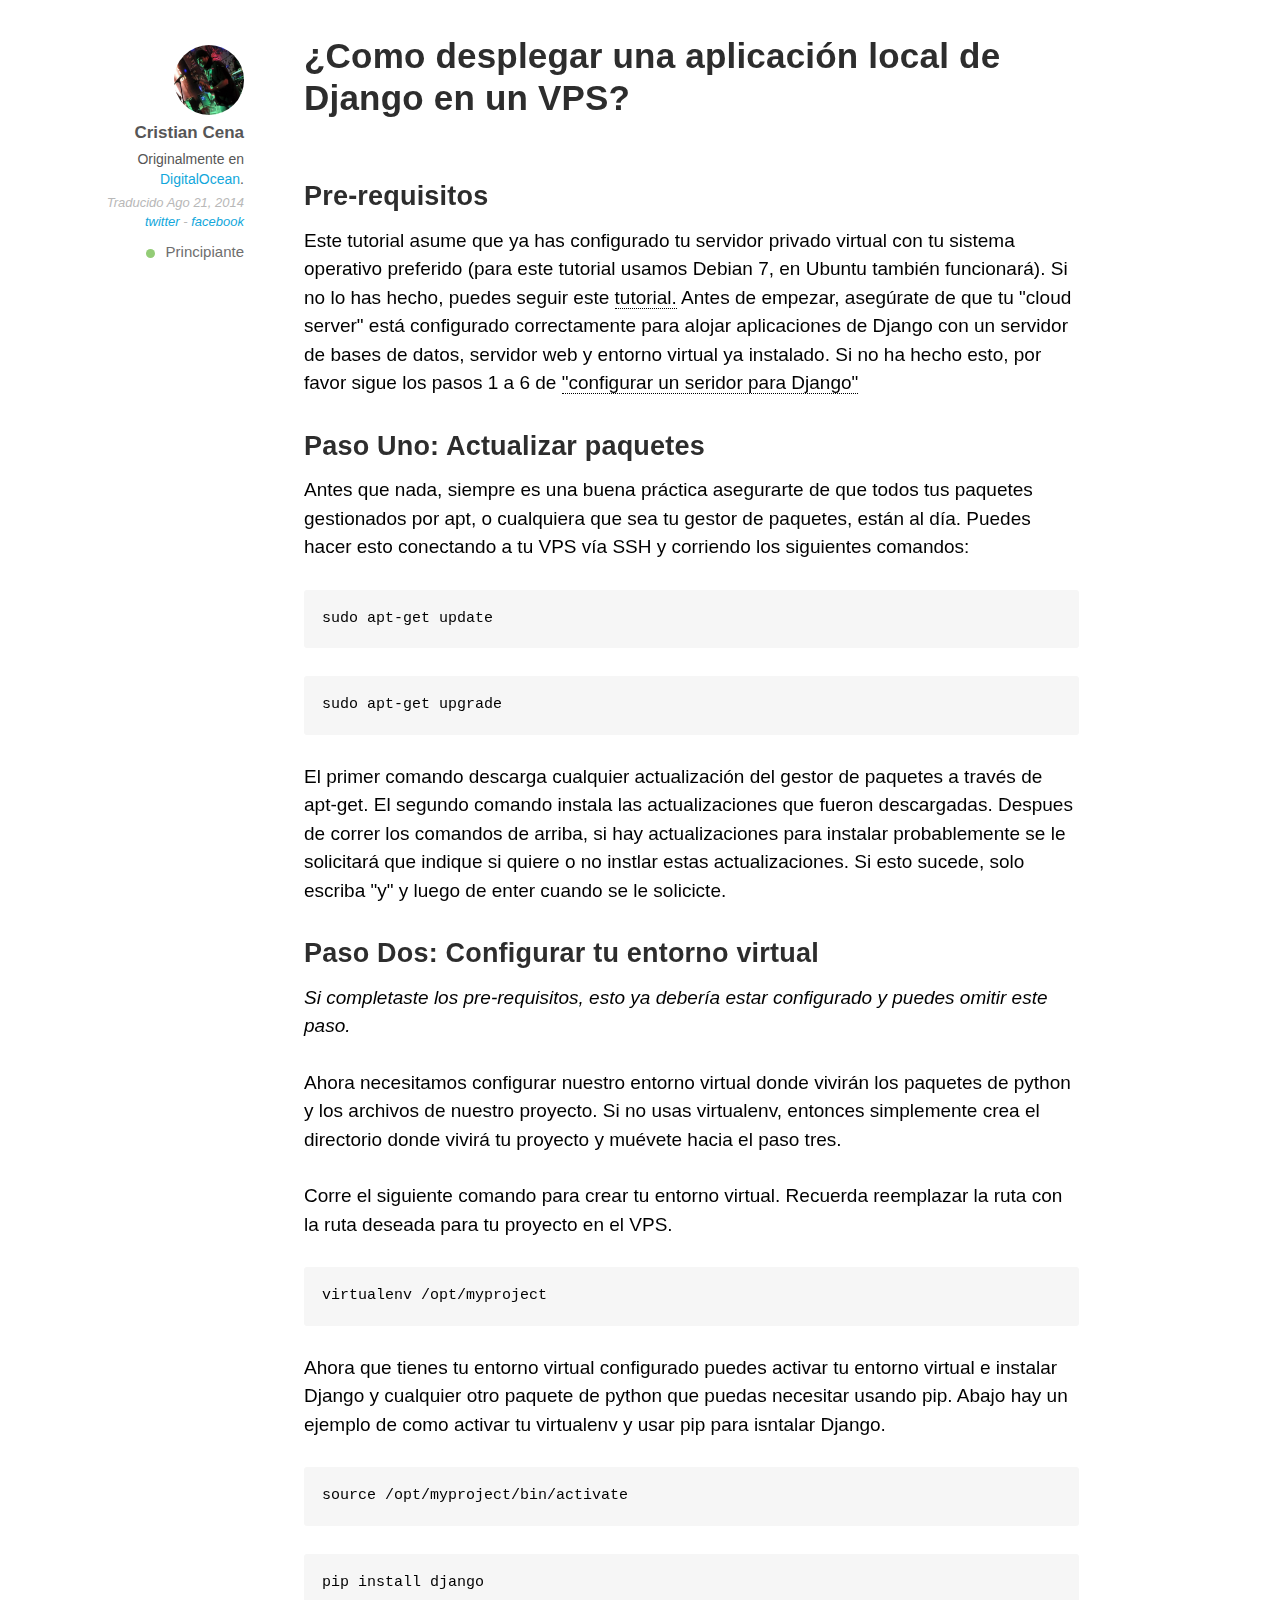
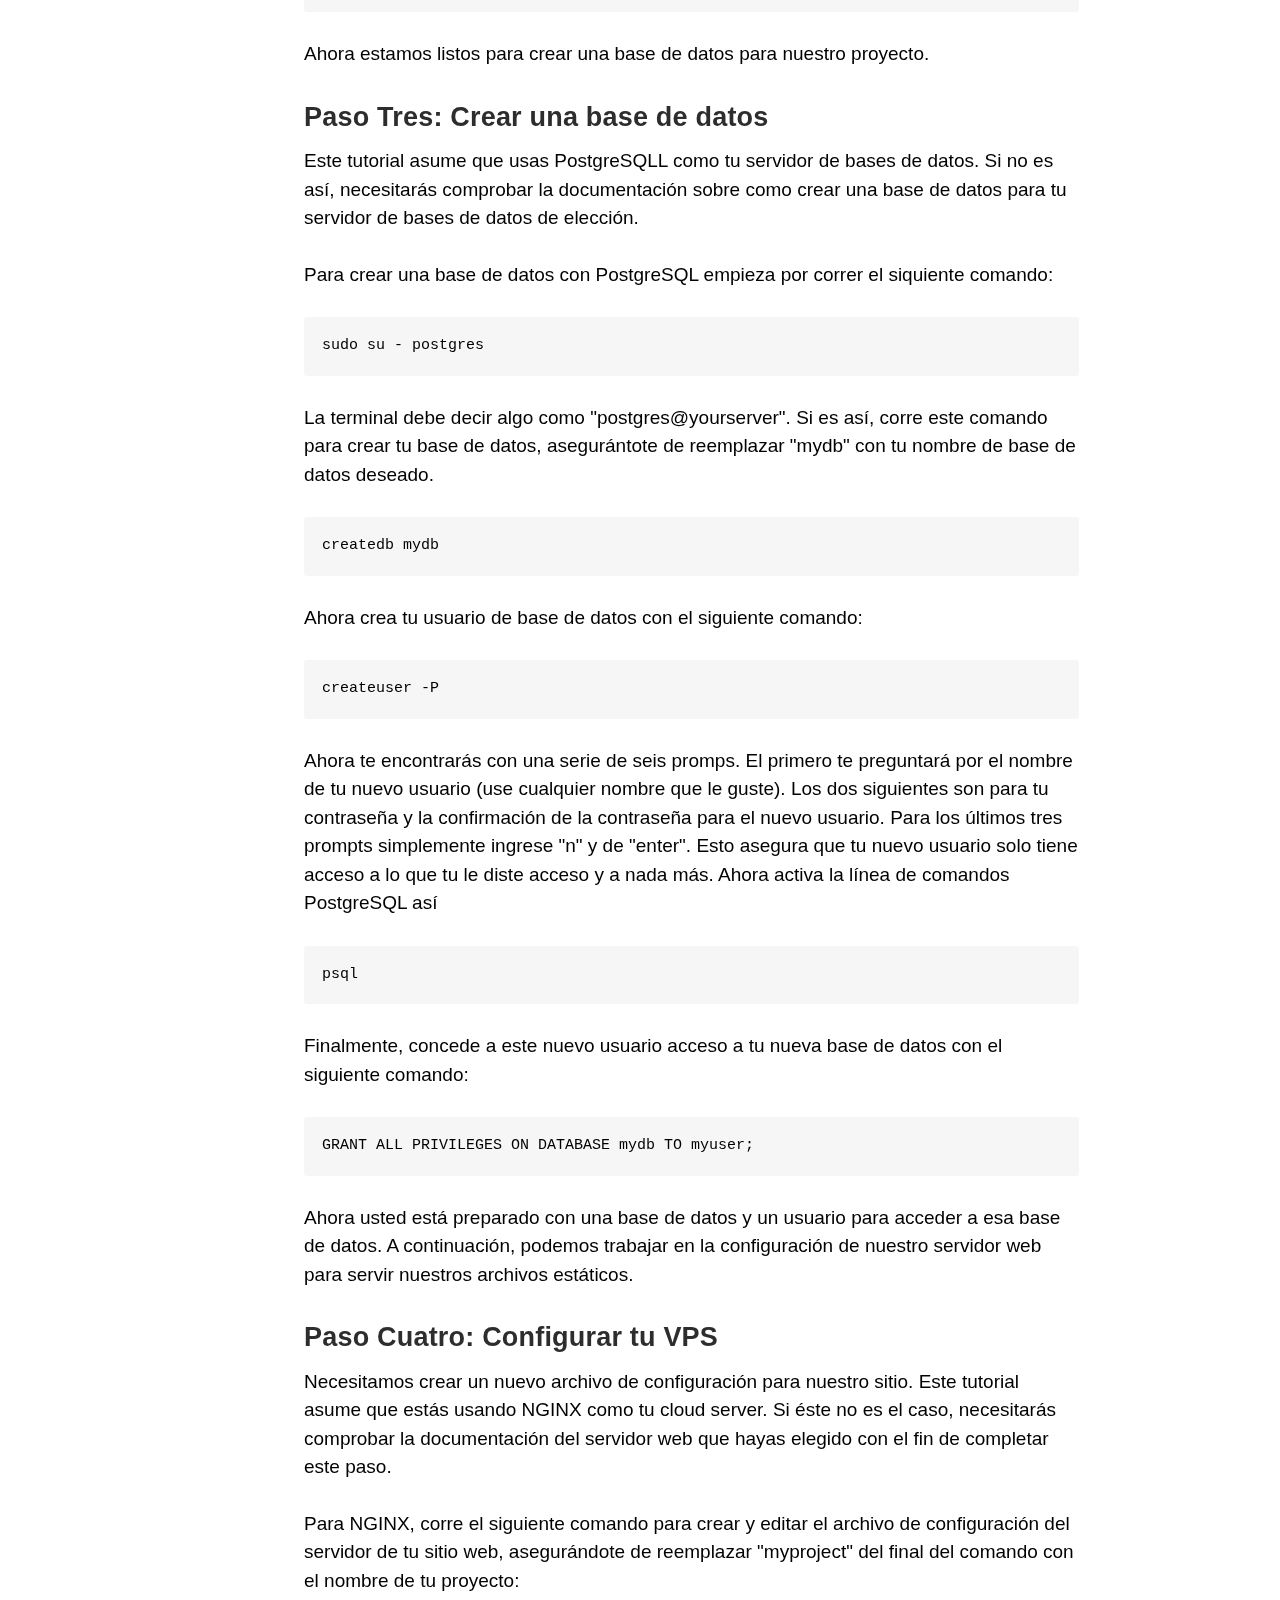
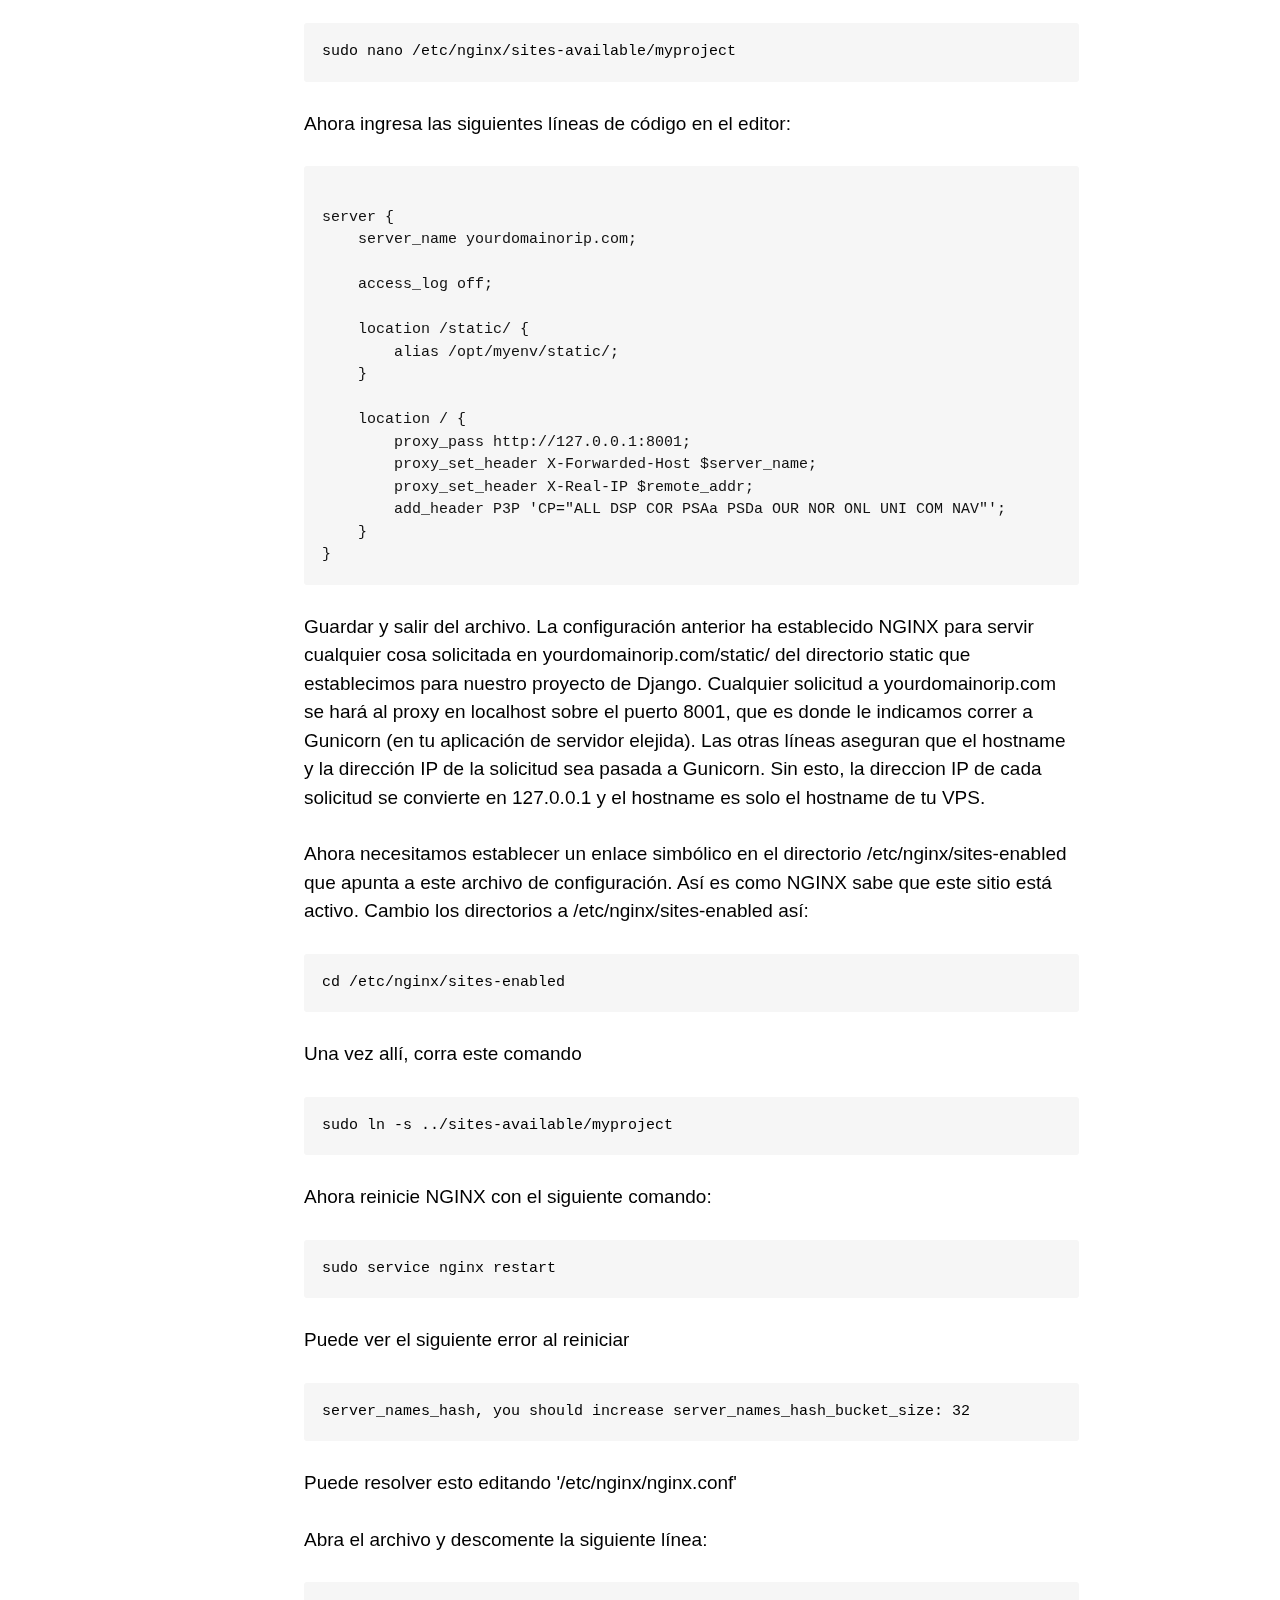
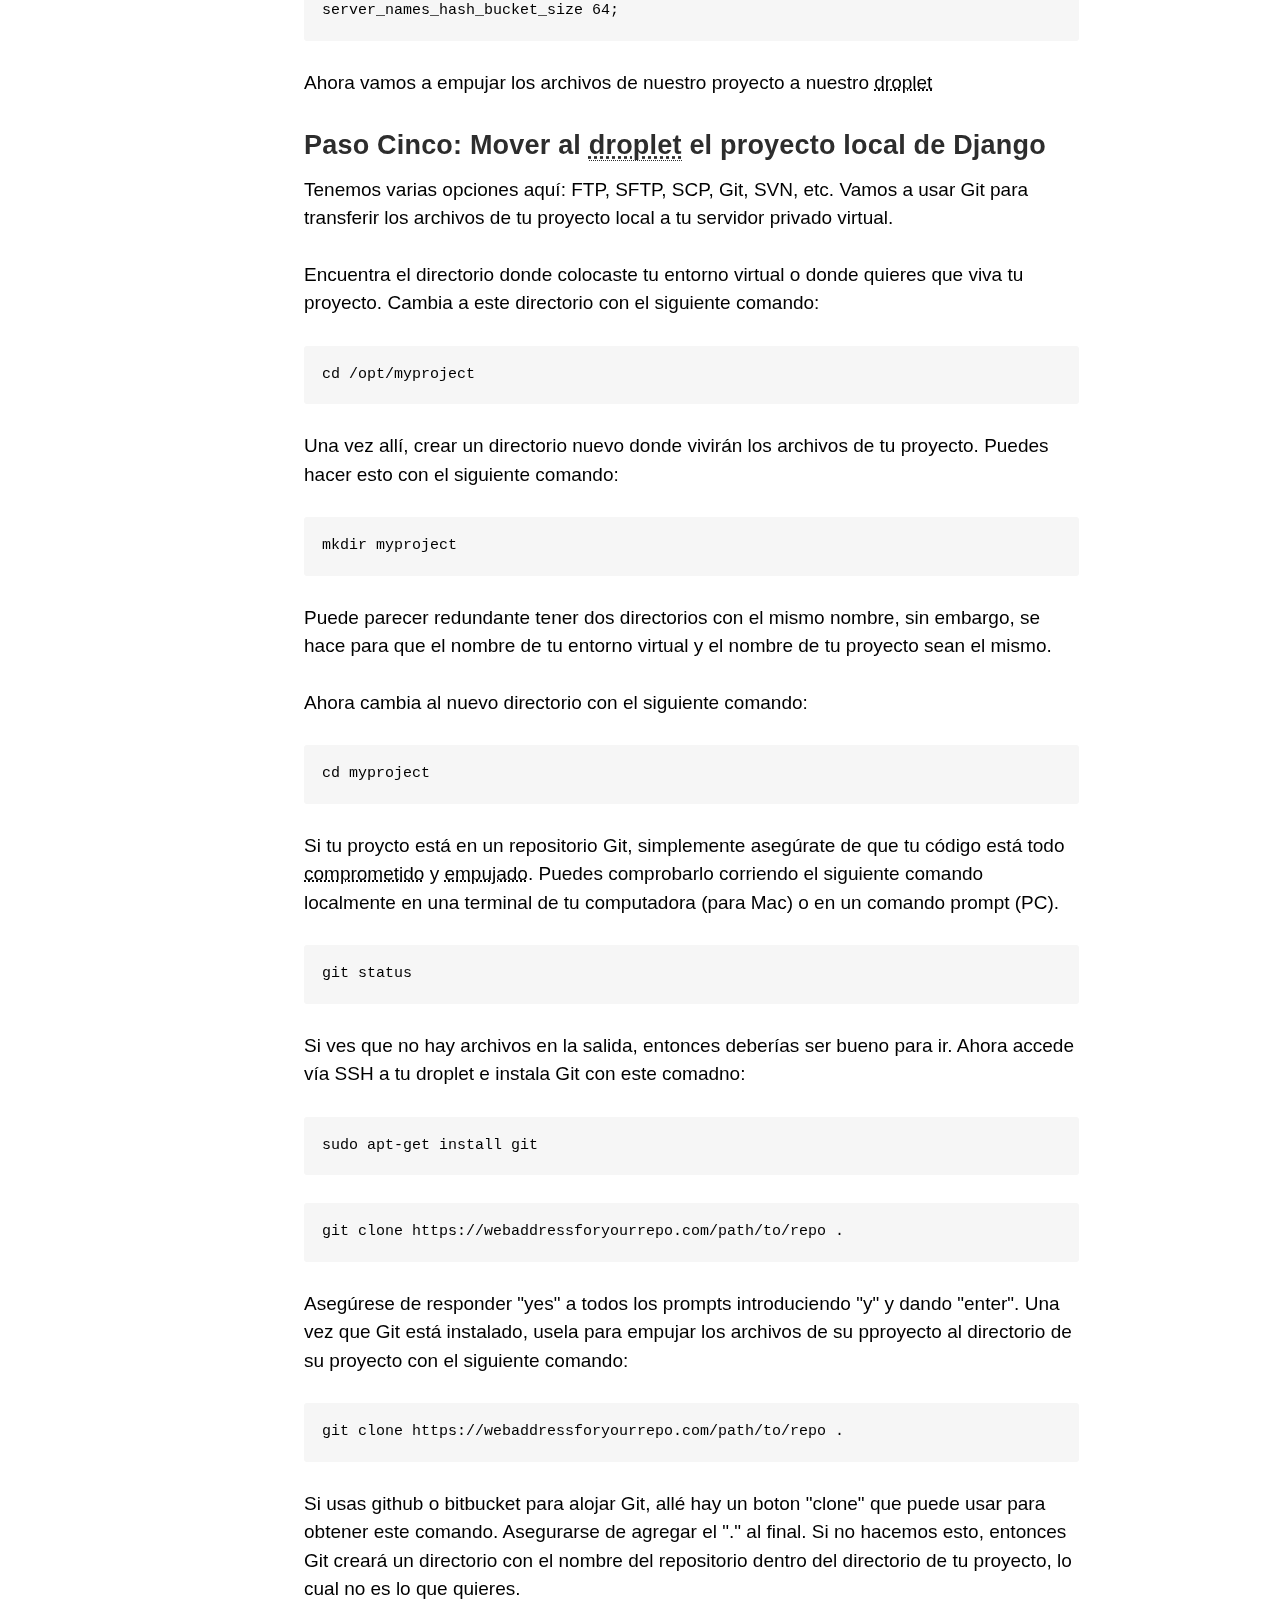
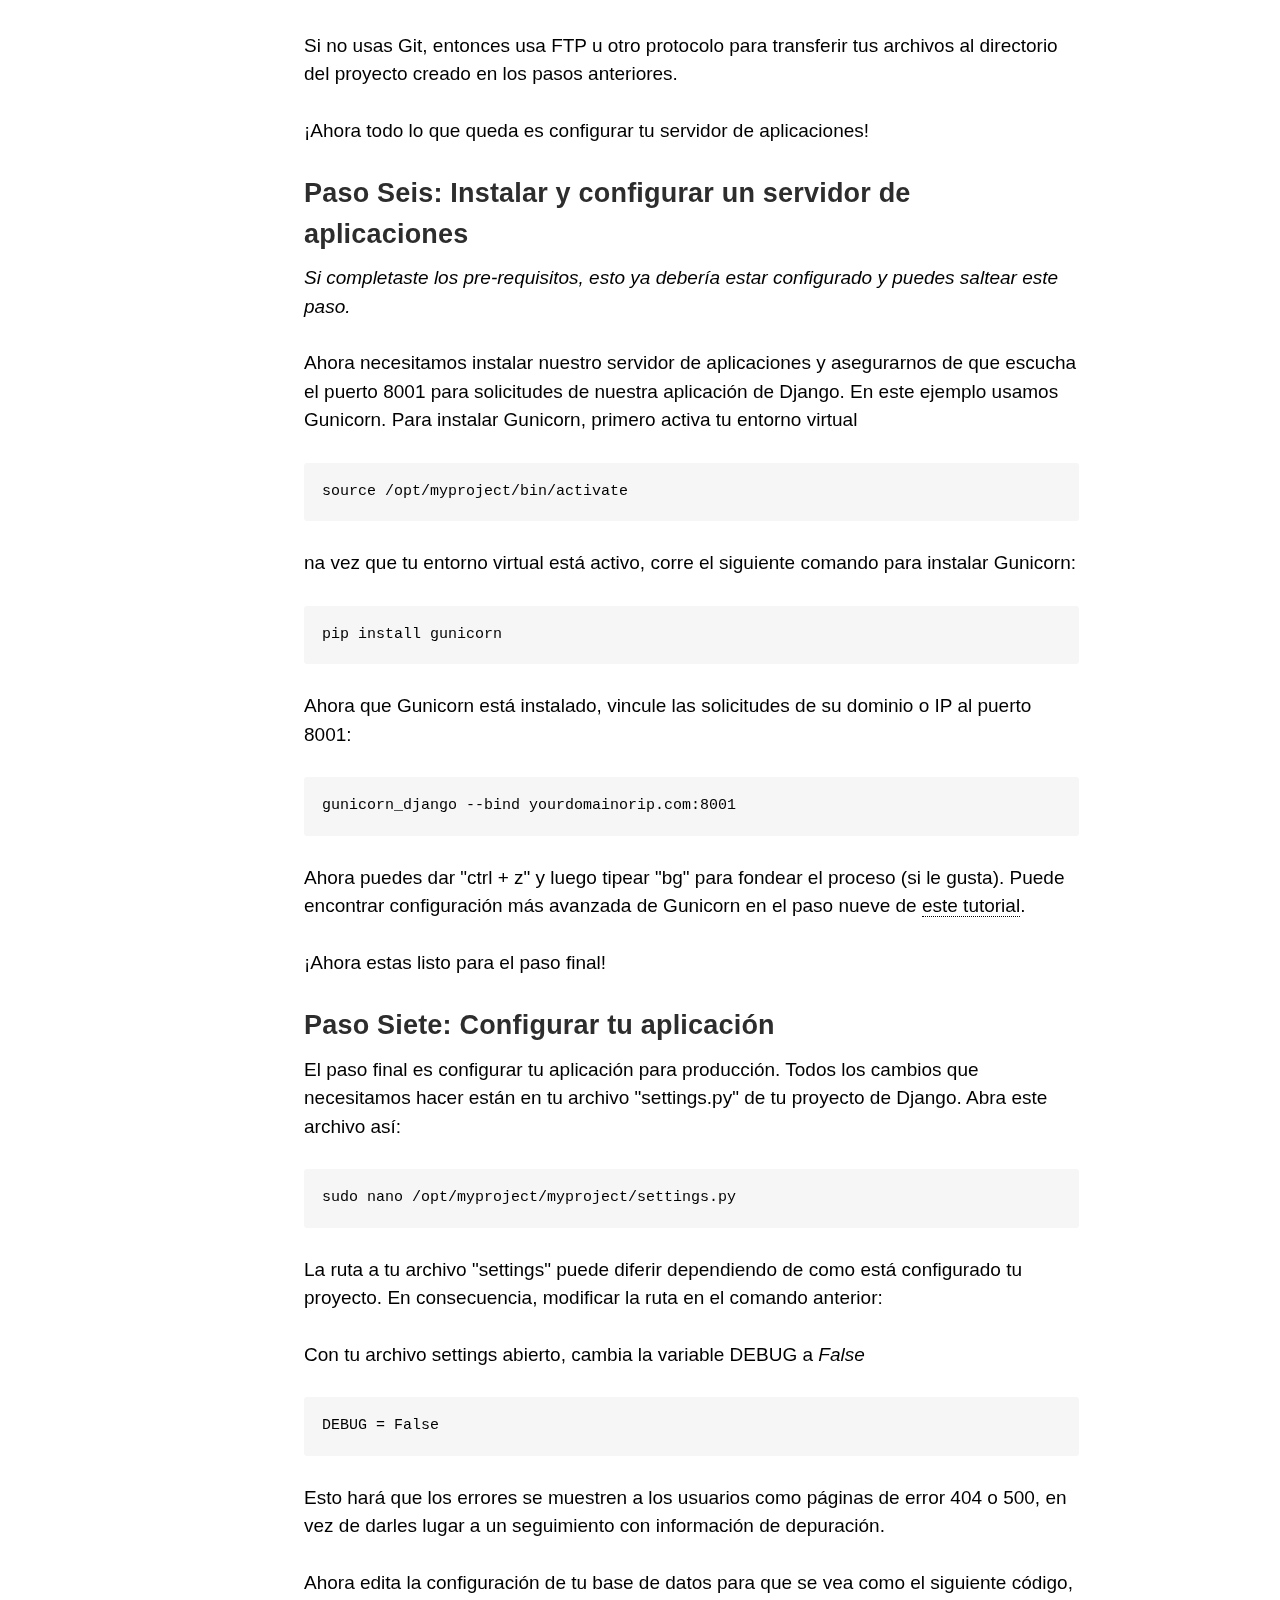
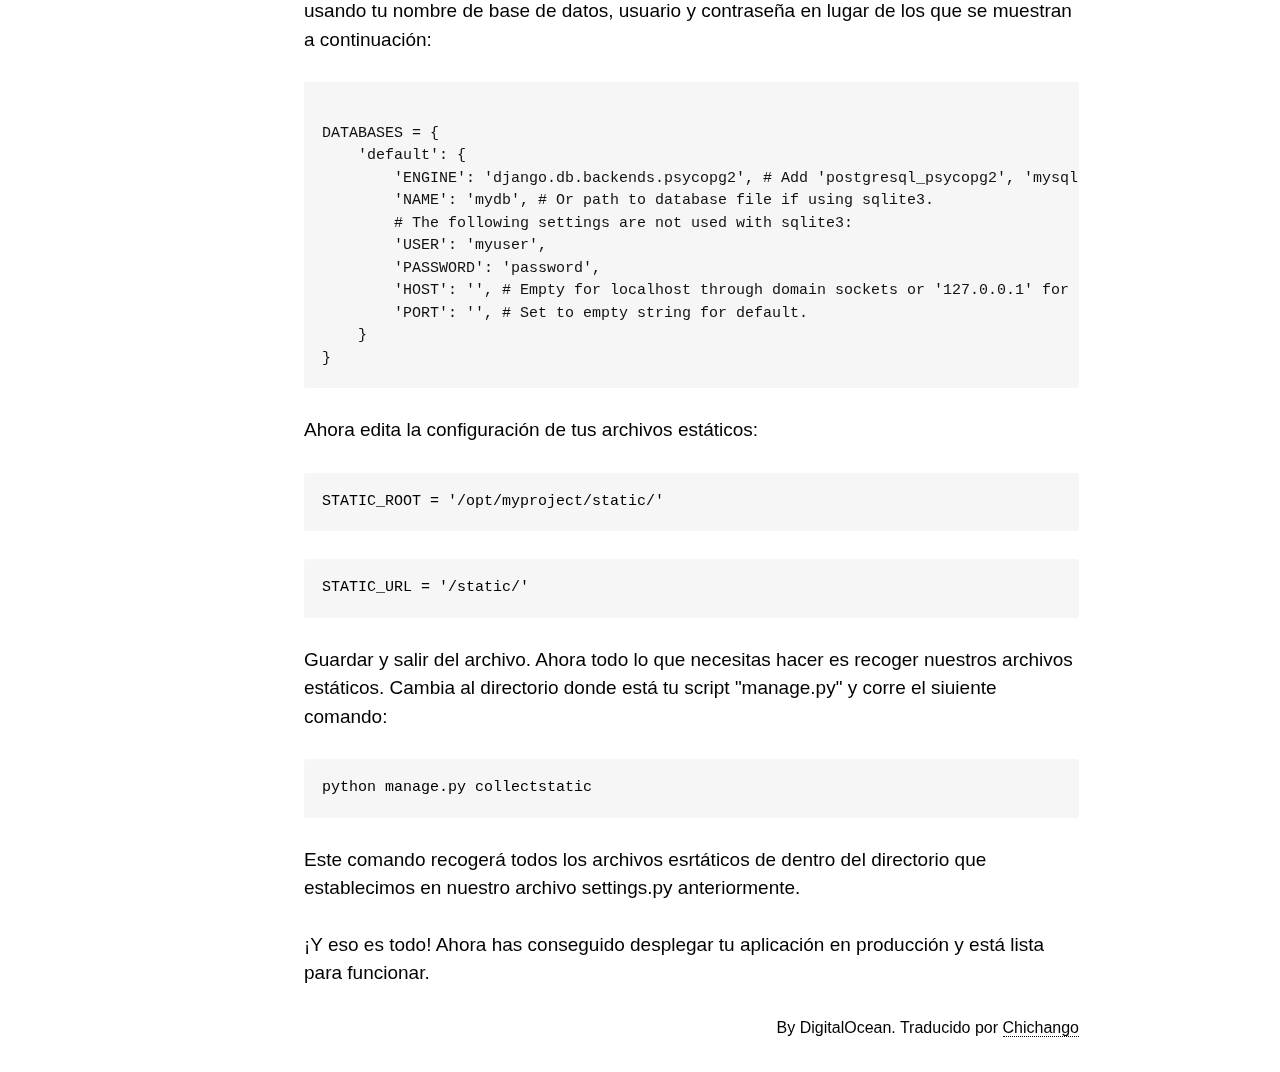
==== como-desplegar-una-aplicacion-django-en-un-vps.html @ 7d96d542 "yeah" ====
<!DOCTYPE html>
<html>
<head>
	<meta http-equiv="Content-Type" content="text/html; charset=UTF-8">
    <title>¿Como desplegar una aplicación local de Django en un VPS?</title>
    <link href="digitalocean.css" media="all" rel="stylesheet">
</head>

<body>
	<div class="m-pikabu-viewport" style="width: auto;">
		<div class="m-pikabu-container">
		    <div class="wrapper tutorial-single">
			    <div class="section section-primary">
			    	<div class="sidebar main-sidebar" data-sticky-sidebar="" data-sticky-content=".section-content">
						<p class="sidebar-avatar">
							<a href="https://twitter.com/cristian_cena" target="_blank">
								<img src="img/avatar.jpeg" alt="" class="avatar avatar-large">
							</a>
						</p>
						<p class="sidebar-author">Cristian Cena</p>
						<p class="sidebar-date">
							Originalmente en <a href="https://www.digitalocean.com/community/tutorials/how-to-deploy-a-local-django-app-to-a-vps" target="_blank">DigitalOcean</a>.
						</p>
						<p class="sidebar-date updated-at">Traducido Ago 21, 2014 
							<a href="http://twitter.com/share?text=Algún texto&amp;url=http://chichango.com" target="_blank" title="Compartir en Twitter">
								twitter
							</a>
							<span> - </span>
							<a href="https://www.facebook.com/sharer/sharer.php?u=http://chichango.com" target="_blank" title="Compartir en Facebook">
								facebook
							</a>
						</p>
						<p class="sidebar-difficulty">
							<span class="difficulty-level Beginner">Principiante</span>
						</p>			
					</div>
					<div class="section-content content">
					    <h1 class="content-title">¿Como desplegar una aplicación local de Django en un VPS?</h1>
					    <p>&nbsp;</p>
					    <div class="content-body tutorial-content">
					        <h2>Pre-requisitos</h2>

							<p>Este tutorial asume que ya has configurado tu servidor privado virtual con tu sistema operativo preferido (para este tutorial usamos Debian 7, en Ubuntu también funcionará). Si no lo has hecho, puedes seguir este <a href="https://www.digitalocean.com/community/tutorials/how-to-create-your-first-digitalocean-droplet-virtual-server" target="_blank">tutorial.</a> Antes de empezar, asegúrate de que tu "cloud server" está configurado correctamente para alojar aplicaciones de Django con un servidor de bases de datos, servidor web y entorno virtual ya instalado. Si no ha hecho esto, por favor sigue los pasos 1 a 6 de <a href="Como-instalar-y-configurar-Django-con-Postgres-NGINX-y-Gunicorn.html" target ="_blank">"configurar un seridor para Django"</a></p> 
							
							<h2>Paso Uno: Actualizar paquetes</h2>
							<p>Antes que nada, siempre es una buena práctica asegurarte de que todos tus paquetes gestionados por apt, o cualquiera que sea tu gestor de paquetes, están al día. Puedes hacer esto conectando a tu VPS vía SSH y corriendo los siguientes comandos:</p>
							<p><pre>sudo apt-get update</pre></p>
							<p><pre>sudo apt-get upgrade</pre></p>
							<p>El primer comando descarga cualquier actualización del gestor de paquetes a través de apt-get. El segundo comando instala las actualizaciones que fueron descargadas. Despues de correr los comandos de arriba, si hay actualizaciones para instalar probablemente se le solicitará que indique si quiere o no instlar estas actualizaciones. Si esto sucede, solo escriba "y" y luego de enter cuando se le solicicte.</p>

							<h2>Paso Dos: Configurar tu entorno virtual</h2>
							<p><em>Si completaste los pre-requisitos, esto ya debería estar configurado y puedes omitir este paso.</em></p>
							<p>Ahora necesitamos configurar nuestro entorno virtual donde vivirán los paquetes de python y los archivos de nuestro proyecto. Si no usas virtualenv, entonces simplemente crea el directorio donde vivirá tu proyecto y muévete hacia el paso tres. </p>
							<p>Corre el siguiente comando para crear tu entorno virtual. Recuerda reemplazar la ruta con la ruta deseada para tu proyecto en el VPS.</p>
							<p><pre>virtualenv /opt/myproject</pre></p>
							<p>Ahora que tienes tu entorno virtual configurado puedes activar tu entorno virtual e instalar Django y cualquier otro paquete de python que puedas necesitar usando pip. Abajo hay un ejemplo de como activar tu virtualenv y usar pip para isntalar Django.</p>
							<p><pre>source /opt/myproject/bin/activate</pre></p>
							<p><pre>pip install django</pre></p>
							<p>Ahora estamos listos para crear una base de datos para nuestro proyecto.</p>

							<h2>Paso Tres: Crear una base de datos</h2>
							<p>Este tutorial asume que usas PostgreSQLL como tu servidor de bases de datos. Si no es así, necesitarás comprobar la documentación sobre como crear una base de datos para tu servidor de bases de datos de elección.</p>
							<p>Para crear una base de datos con PostgreSQL empieza por correr el siquiente comando:</p>
							<pre>sudo su - postgres</pre>
							<p>La terminal debe decir algo como "postgres@yourserver". Si es así, corre este comando para crear tu base de datos, asegurántote de reemplazar "mydb" con tu nombre de base de datos deseado.</p>
							<p><pre>createdb mydb</pre></p>
							<p>Ahora crea tu usuario de base de datos con el siguiente comando:</p>
							<p><pre>createuser -P</pre></p>
							<p>Ahora te encontrarás con una serie de seis promps. El primero te preguntará por el nombre de tu nuevo usuario (use cualquier nombre que le guste). Los dos siguientes son para tu contraseña y la confirmación de la contraseña para el nuevo usuario. Para los últimos tres prompts simplemente ingrese "n" y de "enter". Esto asegura que tu nuevo usuario solo tiene acceso a lo que tu le diste acceso y a nada más. Ahora activa la línea de comandos PostgreSQL así</p>
							<p><pre>psql</pre></p>
							<p>Finalmente, concede a este nuevo usuario acceso a tu nueva base de datos con el siguiente comando:</p>
							<p><pre>GRANT ALL PRIVILEGES ON DATABASE mydb TO myuser;</pre></p>
							<p>Ahora usted está preparado con una base de datos y un usuario para acceder a esa base de datos. A continuación, podemos trabajar en la configuración de nuestro servidor web para servir nuestros archivos estáticos.</p>

							<h2>Paso Cuatro: Configurar tu VPS</h2>
							<p>Necesitamos crear un nuevo archivo de configuración para nuestro sitio. Este tutorial asume que estás usando NGINX como tu cloud server. Si éste no es el caso, necesitarás comprobar la documentación del servidor web que hayas elegido con el fin de completar este paso.</p>
							<p>Para NGINX, corre el siguiente comando para crear y editar el archivo de configuración del servidor de tu sitio web, asegurándote de reemplazar "myproject" del final del comando con el nombre de tu proyecto:</p>
							<p><pre>sudo nano /etc/nginx/sites-available/myproject</pre></p>
							<p>Ahora ingresa las siguientes líneas de código en el editor:</p>
<pre><code>
server {
    server_name yourdomainorip.com;

    access_log off;

    location /static/ {
        alias /opt/myenv/static/;
    }

    location / {
        proxy_pass http://127.0.0.1:8001;
        proxy_set_header X-Forwarded-Host $server_name;
        proxy_set_header X-Real-IP $remote_addr;
        add_header P3P 'CP="ALL DSP COR PSAa PSDa OUR NOR ONL UNI COM NAV"';
    }
}
</code></pre>							
							<p>Guardar y salir del archivo. La configuración anterior ha establecido NGINX para servir cualquier cosa solicitada en yourdomainorip.com/static/ del directorio static que establecimos para nuestro proyecto de Django. Cualquier solicitud a yourdomainorip.com se hará al proxy en localhost sobre el puerto 8001, que es donde le indicamos correr a Gunicorn (en tu aplicación de servidor elejida). Las otras líneas aseguran que el hostname y la dirección IP de la solicitud sea pasada a Gunicorn. Sin esto, la direccion IP de cada solicitud se convierte en 127.0.0.1 y el hostname es solo el hostname de tu VPS.</p>
							<p>Ahora necesitamos establecer un enlace simbólico en el directorio /etc/nginx/sites-enabled que apunta a este archivo de configuración. Así es como NGINX sabe que este sitio está activo. Cambio los directorios a /etc/nginx/sites-enabled así:</p>
							<p><pre>cd /etc/nginx/sites-enabled</pre></p>
							<p>Una vez allí, corra este comando</p>
							<p><pre>sudo ln -s ../sites-available/myproject</pre></p>
							<p>Ahora reinicie NGINX con el siguiente comando:</p>
							<p><pre>sudo service nginx restart</pre></p>
							<p>Puede ver el siguiente error al reiniciar</p>
							<p><pre>server_names_hash, you should increase server_names_hash_bucket_size: 32</pre></p>
							<p>Puede resolver esto editando '/etc/nginx/nginx.conf'</p>
							<p>Abra el archivo y descomente la siguiente línea:</p>
							<p><pre>server_names_hash_bucket_size 64;</pre></p>
							<p>Ahora vamos a empujar los archivos de nuestro proyecto a nuestro <acronym title="maquina virtual">droplet</acronym></p>

							<h2>Paso Cinco: Mover al <abbr title="máquina virtual">droplet</abbr> el proyecto local de Django</h2>
							<p>Tenemos varias opciones aquí: FTP, SFTP, SCP, Git, SVN, etc. Vamos a usar Git para transferir los archivos de tu proyecto local a tu servidor privado virtual. </p>
							<p>Encuentra el directorio donde colocaste tu entorno virtual o donde quieres que viva tu proyecto. Cambia a este directorio con el siguiente comando:</p>
							<p><pre>cd /opt/myproject</pre></p>
							<p>Una vez allí, crear un directorio nuevo donde vivirán los archivos de tu proyecto. Puedes hacer esto con el siguiente comando:</p>
							<p><pre>mkdir myproject</pre></p>
							<p>Puede parecer redundante tener dos directorios con el mismo nombre, sin embargo, se hace para que el nombre de tu entorno virtual y el nombre de tu proyecto sean el mismo.</p>
							<p>Ahora cambia al nuevo directorio con el siguiente comando:</p>
							<p><pre>cd myproject</pre></p>
							<p>Si tu proycto está en un repositorio Git, simplemente asegúrate de que tu código está todo <acronym title="commited">comprometido</acronym> y <acronym title="pushed">empujado</acronym>. Puedes comprobarlo corriendo el siguiente comando localmente en una terminal de tu computadora (para Mac) o en un comando prompt (PC).</p>
							<p><pre>git status</pre></p>
							<p>Si ves que no hay archivos en la salida, entonces deberías ser bueno para ir. Ahora accede vía SSH a tu droplet e instala Git con este comadno:</p>
							<p><pre>sudo apt-get install git</pre></p>
							<p></p>
							<p><pre>git clone https://webaddressforyourrepo.com/path/to/repo .</pre></p>
							<p>Asegúrese de responder "yes" a todos los prompts introduciendo "y" y dando "enter". Una vez que Git está instalado, usela para empujar los archivos de su pproyecto al directorio de su proyecto con el siguiente comando:</p>				
							<p><pre>git clone https://webaddressforyourrepo.com/path/to/repo .</pre></p>
							<p>Si usas github o bitbucket para alojar Git, allé hay un boton "clone" que puede usar para obtener este comando. Asegurarse de agregar el "." al final. Si no hacemos esto, entonces Git creará un directorio con el nombre del repositorio dentro del directorio de tu proyecto, lo cual no es lo que quieres.</p>
							<p>Si no usas Git, entonces usa FTP u otro protocolo para transferir tus archivos al directorio del proyecto creado en los pasos anteriores.</p>
							<p>¡Ahora todo lo que queda es configurar tu servidor de aplicaciones!</p>

							<h2>Paso Seis: Instalar y configurar un servidor de aplicaciones</h2>
							<p><em>Si completaste los pre-requisitos, esto ya debería estar configurado y puedes saltear este paso.</em></p>
							<p>Ahora necesitamos instalar nuestro servidor de aplicaciones y asegurarnos de que escucha el puerto 8001 para solicitudes de nuestra aplicación de Django. En este ejemplo usamos Gunicorn. Para instalar Gunicorn, primero activa tu entorno virtual</p>
							<p><pre>source /opt/myproject/bin/activate</pre></p>
							<p>na vez que tu entorno virtual está activo, corre el siguiente comando para instalar Gunicorn:</p>
							<p><pre>pip install gunicorn</pre></p>
							<p>Ahora que Gunicorn está instalado, vincule las solicitudes de su dominio o IP al puerto 8001:</p>
							<p><pre>gunicorn_django --bind yourdomainorip.com:8001</pre></p>
							<p>Ahora puedes dar "ctrl + z" y luego tipear "bg" para fondear el proceso (si le gusta). Puede encontrar configuración más avanzada de Gunicorn en el paso nueve de <a href="https://www.digitalocean.com/community/tutorials/how-to-install-and-configure-django-with-postgres-nginx-and-gunicorn" target="_blank">este tutorial</a>.</p>
							<p>¡Ahora estas listo para el paso final!</p>


							<h2>Paso Siete: Configurar tu aplicación</h2>
							<p>El paso final es configurar tu aplicación para producción. Todos los cambios que necesitamos hacer están en tu archivo "settings.py" de tu proyecto de Django. Abra este archivo así:</p>
							<p><pre>sudo nano /opt/myproject/myproject/settings.py</pre></p>
							<p>La ruta a tu archivo "settings" puede diferir dependiendo de como está configurado tu proyecto. En consecuencia, modificar la ruta en el comando anterior:</p>
							<p>Con tu archivo settings abierto, cambia la variable DEBUG a <em>False</em></p>
							<p><pre>DEBUG = False</pre></p>
							<p>Esto hará que los errores se muestren a los usuarios como páginas de error 404 o 500, en vez de darles lugar a un seguimiento con información de depuración.</p>
							<p>Ahora edita la configuración de tu base de datos para que se vea como el siguiente código, usando tu nombre de base de datos, usuario y contraseña en lugar de los que se muestran a continuación:</p>
<pre><code>
DATABASES = {
    'default': {
        'ENGINE': 'django.db.backends.psycopg2', # Add 'postgresql_psycopg2', 'mysql', 'sqlite3' or 'oracle'.
        'NAME': 'mydb', # Or path to database file if using sqlite3.
        # The following settings are not used with sqlite3:
        'USER': 'myuser',
        'PASSWORD': 'password',
        'HOST': '', # Empty for localhost through domain sockets or '127.0.0.1' for localhost through TCP.
        'PORT': '', # Set to empty string for default.
    }
}
</code></pre>
							<p>Ahora edita la configuración de tus archivos estáticos:</p>
							<p><pre>STATIC_ROOT = '/opt/myproject/static/'</pre></p>
							<p><pre>STATIC_URL = '/static/'</pre></p>
							<p>Guardar y salir del archivo. Ahora todo lo que necesitas hacer es recoger nuestros archivos estáticos. Cambia al directorio donde está tu script "manage.py" y corre el siuiente comando:</p>
							<p><pre>python manage.py collectstatic</pre></p>
							<p>Este comando recogerá todos los archivos esrtáticos de dentro del directorio que establecimos en nuestro archivo settings.py anteriormente.</p>
							<p>¡Y eso es todo! Ahora has conseguido desplegar tu aplicación en producción y está lista para funcionar.</p>


							<div class="author">By DigitalOcean. Traducido por 
								<a href="https://twitter.com/cristian_cena" target="_blank">Chichango</a>
							</div>
							<p>&nbsp;</p>
					    </div>
					</div>
				</div>
			</div>
		</div>
	</div>
</body>
</html>
---- digitalocean.css ----
@charset "UTF-8";                 /*!
Pure v0.3.0
Copyright 2013 Yahoo! Inc. All rights reserved.
Licensed under the BSD License.
https://github.com/yui/pure/blob/master/LICENSE.md
*//*!
normalize.css v1.1.2 | MIT License | git.io/normalize
Copyright (c) Nicolas Gallagher and Jonathan Neal
*//*! normalize.css v1.1.2 | MIT License | git.io/normalize */article,aside,details,figcaption,figure,footer,header,hgroup,main,nav,section,summary{display:block}audio,canvas,video{display:inline-block;*display:inline;*zoom:1}audio:not([controls]){display:none;height:0}[hidden]{display:none}html{font-size:100%;-ms-text-size-adjust:100%;-webkit-text-size-adjust:100%}html,button,input,select,textarea{font-family:sans-serif}body{margin:0}a:focus{outline:thin dotted}a:active,a:hover{outline:0}h1{font-size:2em;margin:.67em 0}h2{font-size:1.5em;margin:.83em 0}h3{font-size:1.17em;margin:1em 0}h4{font-size:1em;margin:1.33em 0}h5{font-size:.83em;margin:1.67em 0}h6{font-size:.67em;margin:2.33em 0}abbr[title]{border-bottom:1px dotted}b,strong{font-weight:700}blockquote{margin:1em 40px}dfn{font-style:italic}hr{-moz-box-sizing:content-box;box-sizing:content-box;height:0}mark{background:#ff0;color:#000}p,pre{margin:1em 0}code,kbd,pre,samp{font-family:monospace,serif;_font-family:'courier new',monospace;font-size:1em}pre{white-space:pre;white-space:pre-wrap;word-wrap:break-word}q{quotes:none}q:before,q:after{content:'';content:none}small{font-size:80%}sub,sup{font-size:75%;line-height:0;position:relative;vertical-align:baseline}sup{top:-.5em}sub{bottom:-.25em}dl,menu,ol,ul{margin:1em 0}dd{margin:0 0 0 40px}menu,ol,ul{padding:0 0 0 40px}nav ul,nav ol{list-style:none;list-style-image:none}img{border:0;-ms-interpolation-mode:bicubic}svg:not(:root){overflow:hidden}figure{margin:0}form{margin:0}fieldset{border:1px solid silver;margin:0 2px;padding:.35em .625em .75em}legend{border:0;padding:0;white-space:normal;*margin-left:-7px}button,input,select,textarea{font-size:100%;margin:0;vertical-align:baseline;*vertical-align:middle}button,input{line-height:normal}button,select{text-transform:none}button,html input[type=button],input[type=reset],input[type=submit]{-webkit-appearance:button;cursor:pointer;*overflow:visible}button[disabled],html input[disabled]{cursor:default}input[type=checkbox],input[type=radio]{box-sizing:border-box;padding:0;*height:13px;*width:13px}input[type=search]{-webkit-appearance:textfield;-moz-box-sizing:content-box;-webkit-box-sizing:content-box;box-sizing:content-box}input[type=search]::-webkit-search-cancel-button,input[type=search]::-webkit-search-decoration{-webkit-appearance:none}button::-moz-focus-inner,input::-moz-focus-inner{border:0;padding:0}textarea{overflow:auto;vertical-align:top}table{border-collapse:collapse;border-spacing:0}/*!
Pure v0.3.0
Copyright 2013 Yahoo! Inc. All rights reserved.
Licensed under the BSD License.
https://github.com/yui/pure/blob/master/LICENSE.md
*/.pure-button{display:inline-block;*display:inline;zoom:1;line-height:normal;white-space:nowrap;vertical-align:baseline;text-align:center;cursor:pointer;-webkit-user-drag:none;-webkit-user-select:none;-moz-user-select:none;-ms-user-select:none;user-select:none}.pure-button::-moz-focus-inner{padding:0;border:0}.pure-button{font-size:100%;*font-size:90%;*overflow:visible;padding:.5em 1.5em;color:#444;color:rgba(0,0,0,0.8);*color:#444;border:1px solid #999;border:0 rgba(0,0,0,0);background-color:#E6E6E6;text-decoration:none;border-radius:2px;-webkit-transition:.1s linear -webkit-box-shadow;-moz-transition:.1s linear -moz-box-shadow;-ms-transition:.1s linear box-shadow;-o-transition:.1s linear box-shadow;transition:.1s linear box-shadow}.pure-button-hover,.pure-button:hover,.pure-button:focus{filter:progid:DXImageTransform.Microsoft.gradient(startColorstr='#00000000', endColorstr='#1a000000', GradientType=0);background-image:-webkit-gradient(linear, 0 0, 0 100%, from(transparent), color-stop(40%, rgba(0,0,0,0.05)), to(rgba(0,0,0,0.1)));background-image:-webkit-linear-gradient(transparent, rgba(0,0,0,0.05) 40%, rgba(0,0,0,0.1));background-image:-moz-linear-gradient(top, rgba(0,0,0,0.05) 0, rgba(0,0,0,0.1));background-image:-ms-linear-gradient(transparent, rgba(0,0,0,0.05) 40%, rgba(0,0,0,0.1));background-image:-o-linear-gradient(transparent, rgba(0,0,0,0.05) 40%, rgba(0,0,0,0.1));background-image:linear-gradient(transparent, rgba(0,0,0,0.05) 40%, rgba(0,0,0,0.1))}.pure-button:focus{outline:0}.pure-button-active,.pure-button:active{box-shadow:0 0 0 1px rgba(0,0,0,0.15) inset,0 0 6px rgba(0,0,0,0.2) inset}.pure-button[disabled],.pure-button-disabled,.pure-button-disabled:hover,.pure-button-disabled:focus,.pure-button-disabled:active{border:0;background-image:none;filter:progid:DXImageTransform.Microsoft.gradient(enabled=false);filter:alpha(opacity=40);-khtml-opacity:.4;-moz-opacity:.4;opacity:.4;cursor:not-allowed;box-shadow:none}.pure-button-hidden{display:none}.pure-button::-moz-focus-inner{padding:0;border:0}.pure-button-primary,.pure-button-selected,a.pure-button-primary,a.pure-button-selected{background-color:#0078e7;color:#fff}/*!
Pure v0.3.0
Copyright 2013 Yahoo! Inc. All rights reserved.
Licensed under the BSD License.
https://github.com/yui/pure/blob/master/LICENSE.md
*/.pure-form input[type=text],.pure-form input[type=password],.pure-form input[type=email],.pure-form input[type=url],.pure-form input[type=date],.pure-form input[type=month],.pure-form input[type=time],.pure-form input[type=datetime],.pure-form input[type=datetime-local],.pure-form input[type=week],.pure-form input[type=number],.pure-form input[type=search],.pure-form input[type=tel],.pure-form input[type=color],.pure-form select,.pure-form textarea{padding:.5em .6em;display:inline-block;border:1px solid #ccc;font-size:.8em;box-shadow:inset 0 1px 3px #ddd;border-radius:4px;-webkit-transition:.3s linear border;-moz-transition:.3s linear border;-ms-transition:.3s linear border;-o-transition:.3s linear border;transition:.3s linear border;-webkit-box-sizing:border-box;-moz-box-sizing:border-box;box-sizing:border-box}.pure-form input[type=text]:focus,.pure-form input[type=password]:focus,.pure-form input[type=email]:focus,.pure-form input[type=url]:focus,.pure-form input[type=date]:focus,.pure-form input[type=month]:focus,.pure-form input[type=time]:focus,.pure-form input[type=datetime]:focus,.pure-form input[type=datetime-local]:focus,.pure-form input[type=week]:focus,.pure-form input[type=number]:focus,.pure-form input[type=search]:focus,.pure-form input[type=tel]:focus,.pure-form input[type=color]:focus,.pure-form select:focus,.pure-form textarea:focus{outline:0;outline:thin dotted \9;border-color:#129FEA}.pure-form input[type=file]:focus,.pure-form input[type=radio]:focus,.pure-form input[type=checkbox]:focus{outline:thin dotted #333;outline:1px auto #129FEA}.pure-form .pure-checkbox,.pure-form .pure-radio{margin:.5em 0;display:block}.pure-form input[type=text][disabled],.pure-form input[type=password][disabled],.pure-form input[type=email][disabled],.pure-form input[type=url][disabled],.pure-form input[type=date][disabled],.pure-form input[type=month][disabled],.pure-form input[type=time][disabled],.pure-form input[type=datetime][disabled],.pure-form input[type=datetime-local][disabled],.pure-form input[type=week][disabled],.pure-form input[type=number][disabled],.pure-form input[type=search][disabled],.pure-form input[type=tel][disabled],.pure-form input[type=color][disabled],.pure-form select[disabled],.pure-form textarea[disabled]{cursor:not-allowed;background-color:#eaeded;color:#cad2d3}.pure-form input[readonly],.pure-form select[readonly],.pure-form textarea[readonly]{background:#eee;color:#777;border-color:#ccc}.pure-form input:focus:invalid,.pure-form textarea:focus:invalid,.pure-form select:focus:invalid{color:#b94a48;border:1px solid #ee5f5b}.pure-form input:focus:invalid:focus,.pure-form textarea:focus:invalid:focus,.pure-form select:focus:invalid:focus{border-color:#e9322d}.pure-form input[type=file]:focus:invalid:focus,.pure-form input[type=radio]:focus:invalid:focus,.pure-form input[type=checkbox]:focus:invalid:focus{outline-color:#e9322d}.pure-form select{border:1px solid #ccc;background-color:#fff}.pure-form select[multiple]{height:auto}.pure-form label{margin:.5em 0 .2em;font-size:90%}.pure-form fieldset{margin:0;padding:.35em 0 .75em;border:0}.pure-form legend{display:block;width:100%;padding:.3em 0;margin-bottom:.3em;font-size:125%;color:#333;border-bottom:1px solid #e5e5e5}.pure-form-stacked input[type=text],.pure-form-stacked input[type=password],.pure-form-stacked input[type=email],.pure-form-stacked input[type=url],.pure-form-stacked input[type=date],.pure-form-stacked input[type=month],.pure-form-stacked input[type=time],.pure-form-stacked input[type=datetime],.pure-form-stacked input[type=datetime-local],.pure-form-stacked input[type=week],.pure-form-stacked input[type=number],.pure-form-stacked input[type=search],.pure-form-stacked input[type=tel],.pure-form-stacked input[type=color],.pure-form-stacked select,.pure-form-stacked label,.pure-form-stacked textarea{display:block;margin:.25em 0}.pure-form-aligned input,.pure-form-aligned textarea,.pure-form-aligned select,.pure-form-aligned .pure-help-inline,.pure-form-message-inline{display:inline-block;*display:inline;*zoom:1;vertical-align:middle}.pure-form-aligned .pure-control-group{margin-bottom:.5em}.pure-form-aligned .pure-control-group label{text-align:right;display:inline-block;vertical-align:middle;width:10em;margin:0 1em 0 0}.pure-form-aligned .pure-controls{margin:1.5em 0 0 10em}.pure-form input.pure-input-rounded,.pure-form .pure-input-rounded{border-radius:2em;padding:.5em 1em}.pure-form .pure-group fieldset{margin-bottom:10px}.pure-form .pure-group input{display:block;padding:10px;margin:0;border-radius:0;position:relative;top:-1px}.pure-form .pure-group input:focus{z-index:2}.pure-form .pure-group input:first-child{top:1px;border-radius:4px 4px 0 0}.pure-form .pure-group input:last-child{top:-2px;border-radius:0 0 4px 4px}.pure-form .pure-group button{margin:.35em 0}.pure-form .pure-input-1{width:100%}.pure-form .pure-input-2-3{width:66%}.pure-form .pure-input-1-2{width:50%}.pure-form .pure-input-1-3{width:33%}.pure-form .pure-input-1-4{width:25%}.pure-form .pure-help-inline,.pure-form-message-inline{display:inline-block;padding-left:.3em;color:#666;vertical-align:middle;font-size:90%}.pure-form-message{display:block;color:#666;font-size:90%}@media only screen and (max-width: 480px){.pure-form button[type=submit]{margin:.7em 0 0}.pure-form input[type=text],.pure-form input[type=password],.pure-form input[type=email],.pure-form input[type=url],.pure-form input[type=date],.pure-form input[type=month],.pure-form input[type=time],.pure-form input[type=datetime],.pure-form input[type=datetime-local],.pure-form input[type=week],.pure-form input[type=number],.pure-form input[type=search],.pure-form input[type=tel],.pure-form input[type=color],.pure-form label{margin-bottom:.3em;display:block}.pure-group input[type=text],.pure-group input[type=password],.pure-group input[type=email],.pure-group input[type=url],.pure-group input[type=date],.pure-group input[type=month],.pure-group input[type=time],.pure-group input[type=datetime],.pure-group input[type=datetime-local],.pure-group input[type=week],.pure-group input[type=number],.pure-group input[type=search],.pure-group input[type=tel],.pure-group input[type=color]{margin-bottom:0}.pure-form-aligned .pure-control-group label{margin-bottom:.3em;text-align:left;display:block;width:100%}.pure-form-aligned .pure-controls{margin:1.5em 0 0}.pure-form .pure-help-inline,.pure-form-message-inline,.pure-form-message{display:block;font-size:80%;padding:.2em 0 .8em}}/*!
Pure v0.3.0
Copyright 2013 Yahoo! Inc. All rights reserved.
Licensed under the BSD License.
https://github.com/yui/pure/blob/master/LICENSE.md
*/.pure-g{letter-spacing:-.31em;*letter-spacing:normal;*word-spacing:-.43em;text-rendering:optimizespeed;font-family:FreeSans,Arimo,"Droid Sans",Helvetica,Arial,sans-serif;display:-webkit-flex;-webkit-flex-flow:row wrap;display:-ms-flexbox;-ms-flex-flow:row wrap}.opera-only :-o-prefocus,.pure-g{word-spacing:-.43em}.pure-u{display:inline-block;*display:inline;zoom:1;letter-spacing:normal;word-spacing:normal;vertical-align:top;text-rendering:auto}.pure-g [class*="pure-u"]{font-family:sans-serif}.pure-u-1,.pure-u-1-2,.pure-u-1-3,.pure-u-2-3,.pure-u-1-4,.pure-u-3-4,.pure-u-1-5,.pure-u-2-5,.pure-u-3-5,.pure-u-4-5,.pure-u-1-6,.pure-u-5-6,.pure-u-1-8,.pure-u-3-8,.pure-u-5-8,.pure-u-7-8,.pure-u-1-12,.pure-u-5-12,.pure-u-7-12,.pure-u-11-12,.pure-u-1-24,.pure-u-5-24,.pure-u-7-24,.pure-u-11-24,.pure-u-13-24,.pure-u-17-24,.pure-u-19-24,.pure-u-23-24{display:inline-block;*display:inline;zoom:1;letter-spacing:normal;word-spacing:normal;vertical-align:top;text-rendering:auto}.pure-u-1{width:100%}.pure-u-1-2{width:50%;*width:49.969%}.pure-u-1-3{width:33.3333%;*width:33.3023%}.pure-u-2-3{width:66.6667%;*width:66.6357%}.pure-u-1-4{width:25%;*width:24.969%}.pure-u-3-4{width:75%;*width:74.969%}.pure-u-1-5{width:20%;*width:19.969%}.pure-u-2-5{width:40%;*width:39.969%}.pure-u-3-5{width:60%;*width:59.969%}.pure-u-4-5{width:80%;*width:79.969%}.pure-u-1-6{width:16.6667%;*width:16.6357%}.pure-u-5-6{width:83.3333%;*width:83.3023%}.pure-u-1-8{width:12.5%;*width:12.469%}.pure-u-3-8{width:37.5%;*width:37.469%}.pure-u-5-8{width:62.5%;*width:62.469%}.pure-u-7-8{width:87.5%;*width:87.469%}.pure-u-1-12{width:8.3333%;*width:8.3023%}.pure-u-5-12{width:41.6667%;*width:41.6357%}.pure-u-7-12{width:58.3333%;*width:58.3023%}.pure-u-11-12{width:91.6667%;*width:91.6357%}.pure-u-1-24{width:4.1667%;*width:4.1357%}.pure-u-5-24{width:20.8333%;*width:20.8023%}.pure-u-7-24{width:29.1667%;*width:29.1357%}.pure-u-11-24{width:45.8333%;*width:45.8023%}.pure-u-13-24{width:54.1667%;*width:54.1357%}.pure-u-17-24{width:70.8333%;*width:70.8023%}.pure-u-19-24{width:79.1667%;*width:79.1357%}.pure-u-23-24{width:95.8333%;*width:95.8023%}.pure-g-r{letter-spacing:-.31em;*letter-spacing:normal;*word-spacing:-.43em;font-family:FreeSans,Arimo,"Droid Sans",Helvetica,Arial,sans-serif;display:-webkit-flex;-webkit-flex-flow:row wrap;display:-ms-flexbox;-ms-flex-flow:row wrap}.opera-only :-o-prefocus,.pure-g-r{word-spacing:-.43em}.pure-g-r [class*="pure-u"]{font-family:sans-serif}.pure-g-r img{max-width:100%;height:auto}@media (min-width: 980px){.pure-visible-phone{display:none}.pure-visible-tablet{display:none}.pure-hidden-desktop{display:none}}@media (max-width: 480px){.pure-g-r>.pure-u,.pure-g-r>[class*="pure-u-"]{width:100%}}@media (max-width: 767px){.pure-g-r>.pure-u,.pure-g-r>[class*="pure-u-"]{width:100%}.pure-hidden-phone{display:none}.pure-visible-desktop{display:none}}@media (min-width: 768px) and (max-width: 979px){.pure-hidden-tablet{display:none}.pure-visible-desktop{display:none}}/*!
Pure v0.3.0
Copyright 2013 Yahoo! Inc. All rights reserved.
Licensed under the BSD License.
https://github.com/yui/pure/blob/master/LICENSE.md
*/.pure-menu ul{position:absolute;visibility:hidden}.pure-menu.pure-menu-open{visibility:visible;z-index:2;width:100%}.pure-menu ul{left:-10000px;list-style:none;margin:0;padding:0;top:-10000px;z-index:1}.pure-menu>ul{position:relative}.pure-menu-open>ul{left:0;top:0;visibility:visible}.pure-menu-open>ul:focus{outline:0}.pure-menu li{position:relative}.pure-menu a,.pure-menu .pure-menu-heading{display:block;color:inherit;line-height:1.5em;padding:5px 20px;text-decoration:none;white-space:nowrap}.pure-menu.pure-menu-horizontal>.pure-menu-heading{display:inline-block;*display:inline;zoom:1;margin:0;vertical-align:middle}.pure-menu.pure-menu-horizontal>ul{display:inline-block;*display:inline;zoom:1;vertical-align:middle;height:2.4em}.pure-menu li a{padding:5px 20px}.pure-menu-can-have-children>.pure-menu-label:after{content:'\25B8';float:right;font-family:'Lucida Grande','Lucida Sans Unicode','DejaVu Sans',sans-serif;margin-right:-20px;margin-top:-1px}.pure-menu-can-have-children>.pure-menu-label{padding-right:30px}.pure-menu-separator{background-color:#dfdfdf;display:block;height:1px;font-size:0;margin:7px 2px;overflow:hidden}.pure-menu-hidden{display:none}.pure-menu-fixed{position:fixed;top:0;left:0;width:100%}.pure-menu-horizontal li{display:inline-block;*display:inline;zoom:1;vertical-align:middle}.pure-menu-horizontal li li{display:block}.pure-menu-horizontal>.pure-menu-children>.pure-menu-can-have-children>.pure-menu-label:after{content:"\25BE"}.pure-menu-horizontal>.pure-menu-children>.pure-menu-can-have-children>.pure-menu-label{padding-right:30px}.pure-menu-horizontal li.pure-menu-separator{height:50%;width:1px;margin:0 7px}.pure-menu-horizontal li li.pure-menu-separator{height:1px;width:auto;margin:7px 2px}.pure-menu.pure-menu-open,.pure-menu.pure-menu-horizontal li .pure-menu-children{background:#fff;border:1px solid #b7b7b7}.pure-menu.pure-menu-horizontal,.pure-menu.pure-menu-horizontal .pure-menu-heading{border:0}.pure-menu a{border:1px solid transparent;border-left:0;border-right:0}.pure-menu a,.pure-menu .pure-menu-can-have-children>li:after{color:#777}.pure-menu .pure-menu-can-have-children>li:hover:after{color:#fff}.pure-menu .pure-menu-open{background:#dedede}.pure-menu li a:hover,.pure-menu li a:focus{background:#eee}.pure-menu li.pure-menu-disabled a:hover,.pure-menu li.pure-menu-disabled a:focus{background:#fff;color:#bfbfbf}.pure-menu .pure-menu-disabled>a{background-image:none;border-color:transparent;cursor:default}.pure-menu .pure-menu-disabled>a,.pure-menu .pure-menu-can-have-children.pure-menu-disabled>a:after{color:#bfbfbf}.pure-menu .pure-menu-heading{color:#565d64;text-transform:uppercase;font-size:90%;margin-top:.5em;border-bottom-width:1px;border-bottom-style:solid;border-bottom-color:#dfdfdf}.pure-menu .pure-menu-selected a{color:#000}.pure-menu.pure-menu-open.pure-menu-fixed{border:0;border-bottom:1px solid #b7b7b7}.pure-paginator{letter-spacing:-.31em;*letter-spacing:normal;*word-spacing:-.43em;text-rendering:optimizespeed;list-style:none;margin:0;padding:0}.opera-only :-o-prefocus,.pure-paginator{word-spacing:-.43em}.pure-paginator li{display:inline-block;*display:inline;zoom:1;letter-spacing:normal;word-spacing:normal;vertical-align:top;text-rendering:auto}.pure-paginator .pure-button{border-radius:0;padding:.8em 1.4em;vertical-align:top;height:1.1em}.pure-paginator .pure-button:focus,.pure-paginator .pure-button:active{outline-style:none}.pure-paginator .prev,.pure-paginator .next{color:#C0C1C3;text-shadow:0 -1px 0 rgba(0,0,0,0.45)}.pure-paginator .prev{border-radius:2px 0 0 2px}.pure-paginator .next{border-radius:0 2px 2px 0}@media (max-width: 480px){.pure-menu-horizontal{width:100%}.pure-menu-children li{display:block;border-bottom:1px solid #000}}/*!
Pure v0.3.0
Copyright 2013 Yahoo! Inc. All rights reserved.
Licensed under the BSD License.
https://github.com/yui/pure/blob/master/LICENSE.md
*/.pure-table{border-collapse:collapse;border-spacing:0;empty-cells:show;border:1px solid #cbcbcb}.pure-table caption{color:#000;font:italic 85%/1 arial,sans-serif;padding:1em 0;text-align:center}.pure-table td,.pure-table th{border-left:1px solid #cbcbcb;border-width:0 0 0 1px;font-size:inherit;margin:0;overflow:visible;padding:6px 12px}.pure-table td:first-child,.pure-table th:first-child{border-left-width:0}.pure-table thead{background:#e0e0e0;color:#000;text-align:left;vertical-align:bottom}.pure-table td{background-color:transparent}.pure-table-odd td{background-color:#f2f2f2}.pure-table-striped tr:nth-child(2n-1) td{background-color:#f2f2f2}.pure-table-bordered td{border-bottom:1px solid #cbcbcb}.pure-table-bordered tbody>tr:last-child td,.pure-table-horizontal tbody>tr:last-child td{border-bottom-width:0}.pure-table-horizontal td,.pure-table-horizontal th{border-width:0 0 1px;border-bottom:1px solid #cbcbcb}.pure-table-horizontal tbody>tr:last-child td{border-bottom-width:0}input,textarea,body,button,.pure-g-r,.pure-g-r [class*="pure-u"]{font-family:'proxima-nova', sans-serif;font-weight:400}p,h1,h2,h3,h4,h5,ul,li{margin:0;padding:0;font-weight:400}h1,h2,h3,h4{font-weight:600;letter-spacing:-.5px}ul>li{list-style:none}a{text-decoration:none;color:#11a7db}input,body,button,li{-webkit-box-sizing:border-box;box-sizing:border-box;-moz-box-sizing:border-box}*:focus{outline:none}body{line-height:1.4;-webkit-font-smoothing:antialiased;-moz-osx-font-smoothing:grayscale}.pure-table{margin-bottom:24px}.flash{background:#edf8fc;width:100%;padding:17px;font-size:18px;position:relative;margin-bottom:20px;-webkit-box-sizing:border-box;box-sizing:border-box;-moz-box-sizing:border-box}.flash.success{background:#e8f7e8;color:#74b474}.flash.notice{background:#edf8fc;color:#1d6c87}.flash.error{background:#ffeaea;color:#b62929}.flash h2{color:#11a7db;margin-bottom:5px}.flash p{font-size:17px;width:80%}.flash .button{background:#11a7db;text-transform:uppercase;font-size:12px;color:white;padding:12px 28px;border:none;float:right;letter-spacing:1px;font-weight:400;-webkit-border-radius:2px;-moz-border-radius:2px;-ms-border-radius:2px;-o-border-radius:2px;border-radius:2px;margin-top:-15px}.flash a{text-decoration:underline;color:inherit}.flash a.icon-close{position:absolute;color:inherit;top:20px;right:25px;font-size:10px;-webkit-transition:all 0.2s ease-in-out;-moz-transition:all 0.2s ease-in-out;-ms-transition:all 0.2s ease-in-out;-o-transition:all 0.2s ease-in-out;transition:all 0.2s ease-in-out}@font-face{font-family:'community_icons';src:url(/assets/community/community_icons-96d8e0ebdaebde76cadc30d656ee23a8.eot);src:url(/assets/community/community_icons-96d8e0ebdaebde76cadc30d656ee23a8.eot?#iefix) format("embedded-opentype"),url(/assets/community/community_icons-825ab5d273fa1579590dbb7e407de9aa.woff) format("woff"),url(/assets/community/community_icons-9f9e163ca06c43a8b13af87622579a2c.ttf) format("truetype"),url(/assets/community/community_icons-c04e4566830a8961b04dd538baf70d5e.svg#community_icons) format("svg");font-weight:normal;font-style:normal}[class^="icon-"],[class*=" icon-"]{font-family:'community_icons';speak:none;font-style:normal;font-weight:normal;font-variant:normal;text-transform:none;line-height:1}.icon-circle-icon-github:before{content:"\e622"}.icon-circle-icon-linkedin:before{content:"\e623"}.icon-circle-icon-twitter:before{content:"\e624"}.icon-hacker-news:before{content:"\e61f"}.icon-google-plus-B:before{content:"\e620"}.icon-facebook-B:before{content:"\e621"}.icon-answer:before{content:"\e61d"}.icon-comment:before{content:"\e61e"}.icon-user:before{content:"\e61c"}.icon-tag:before{content:"\e603"}.icon-project:before{content:"\e605"}.icon-question:before{content:"\e606"}.icon-tutorial:before{content:"\e607"}.icon-power:before{content:"\e619"}.icon-avatar:before{content:"\e61a"}.icon-arrow-left:before{content:"\e61b"}.icon-flag:before{content:"\e617"}.icon-codeblock:before{content:"\e616"}.icon-arrow-right:before{content:"\e615"}.icon-edit:before{content:"\e614"}.icon-share:before{content:"\e613"}.icon-navicon:before{content:"\e612"}.icon-arrow-up:before{content:"\e611"}.icon-check:before{content:"\e610"}.icon-website:before{content:"\e60f"}.icon-bird:before{content:"\e60e"}.icon-linkedin:before{content:"\e608"}.icon-octocat:before{content:"\e60d"}.icon-close:before{content:"\e60c"}.icon-gear:before{content:"\e60b"}.icon-mag:before{content:"\e600"}.icon-arrow-down:before{content:"\e602"}.icon-twitter:before{content:"\e604"}.icon-security:before{content:"\e606"}.icon-project:before{content:"\e608"}.icon-google-plus:before{content:"\e609"}.icon-facebook:before{content:"\e60a"}.icon-cloud:before{content:"\e601"}.icon-tag2:before{content:"\e618"}textarea{-webkit-border-radius:3px;-moz-border-radius:3px;-ms-border-radius:3px;-o-border-radius:3px;border-radius:3px;border:1px solid #d4d4d4;font-weight:400;padding:15px;width:100%;-webkit-box-sizing:border-box;box-sizing:border-box;-moz-box-sizing:border-box;resize:vertical}#register{float:left;width:100%;margin:0;padding:0;border:none;margin-bottom:40px;clear:both}#register legend{font-size:20px;font-weight:700;padding-bottom:7px;border-bottom:4px solid #F3F3F3;width:100%;margin-bottom:26px}#register .field{width:50%;float:left;padding-right:15px;padding-left:0;margin-bottom:0;-webkit-box-sizing:border-box;box-sizing:border-box;-moz-box-sizing:border-box}#register .field input[type="text"],#register .field input[type="password"],#register .field textarea{width:100%;padding:20px;-webkit-box-sizing:border-box;box-sizing:border-box;-moz-box-sizing:border-box;-webkit-border-radius:3px;-moz-border-radius:3px;-ms-border-radius:3px;-o-border-radius:3px;border-radius:3px;border:1px solid #d4d4d4;font-size:18px;color:#575757;font-size:17px}#register .field:last-of-type{padding-left:15px;padding-right:0}.do-form{width:690px;margin:0 auto}.do-form .form-wrap{clear:left;float:left;width:100%;-webkit-box-sizing:border-box;box-sizing:border-box;-moz-box-sizing:border-box}.do-form .form-wrap form{width:77%}.do-form .form-wrap form ::-webkit-input-placeholder{color:#cfcfcf;font-size:18px;font-weight:400}.do-form .form-wrap form :-moz-placeholder{color:#cfcfcf;font-size:18px;font-weight:400}.do-form .form-wrap form ::-moz-placeholder{color:#cfcfcf;font-size:18px;font-weight:400}.do-form .form-wrap form :-ms-input-placeholder{color:#cfcfcf;font-size:18px;font-weight:400}.do-form .form-wrap form fieldset{margin:0;padding:0;border:none;margin-bottom:40px;min-width:100%}.do-form .form-wrap form fieldset legend{font-size:20px;font-weight:700;padding-bottom:7px;border-bottom:4px solid #f3f3f3;width:100%;margin-bottom:26px}.do-form .form-wrap form fieldset legend span.step{color:#11a7db;display:block;width:300px;font-size:20px;padding-top:3px;padding-right:15px;text-align:left;-webkit-box-sizing:border-box;box-sizing:border-box;-moz-box-sizing:border-box}.do-form .form-wrap form fieldset .field{width:100%;margin-bottom:40px;position:relative;-webkit-box-sizing:border-box;box-sizing:border-box;-moz-box-sizing:border-box}.do-form .form-wrap form fieldset .field.checkbox label{display:inline-block}.do-form .form-wrap form fieldset .field.checkbox input[type="checkbox"]{display:inline-block;margin-left:10px}.do-form .form-wrap form fieldset .field label{text-transform:uppercase;font-weight:700;font-size:16px;color:#575757;margin-bottom:8px;display:block}.do-form .form-wrap form fieldset .field label a{color:#575757;text-decoration:underline}.do-form .form-wrap form fieldset .field label span{text-transform:none;font-weight:400;margin-left:10px}.do-form .form-wrap form fieldset .field label.error::after{content:" *";color:#f35151}.do-form .form-wrap form fieldset .field input[type="submit"]{width:100%;background-color:#93cc76;-webkit-border-radius:3px;-moz-border-radius:3px;-ms-border-radius:3px;-o-border-radius:3px;border-radius:3px;border:none;color:#ffffff;text-transform:uppercase;letter-spacing:1px;font-weight:600;font-size:13px;text-align:center;height:50px;line-height:50px;-webkit-transition:all 0.2s ease-in-out;-moz-transition:all 0.2s ease-in-out;-ms-transition:all 0.2s ease-in-out;-o-transition:all 0.2s ease-in-out;transition:all 0.2s ease-in-out;font-size:14px;height:60px;line-height:60px;letter-spacing:1.5px}.do-form .form-wrap form fieldset .field input[type="submit"]:disabled{opacity:0.6}.do-form .form-wrap form fieldset .field #paypal-email{margin-top:10px;padding-left:28px}.do-form .form-wrap form fieldset .field .checkbox-radio-field{margin-bottom:13px}.do-form .form-wrap form fieldset .field .checkbox-radio-field input[type="checkbox"]{float:left;margin-right:14px;margin-top:3px}.do-form .form-wrap form fieldset .field .checkbox-radio-field input[type="radio"]{float:left;margin-right:14px;margin-top:3px}.do-form .form-wrap form fieldset .field .checkbox-radio-field label{text-transform:none;font-weight:400}.do-form .form-wrap form fieldset .field .checkbox-radio-field:first-of-type{margin-top:20px}.do-form .form-wrap form fieldset .field .char-count{position:absolute;top:0;right:0;padding:5px;-webkit-border-radius:3px;-moz-border-radius:3px;-ms-border-radius:3px;-o-border-radius:3px;border-radius:3px;background-color:#11a7db;color:white;font-size:12px;font-weight:700;height:23px;line-height:15px;-webkit-box-sizing:border-box;box-sizing:border-box;-moz-box-sizing:border-box}.do-form .form-wrap form fieldset .field .code-block{position:absolute;top:0;right:0;padding:5px;-webkit-border-radius:3px;-moz-border-radius:3px;-ms-border-radius:3px;-o-border-radius:3px;border-radius:3px;background-color:#11a7db;color:white;font-size:8px;font-weight:700;height:13px;line-height:15px;-webkit-transition:all 0.1s ease-in-out;-moz-transition:all 0.1s ease-in-out;-ms-transition:all 0.1s ease-in-out;-o-transition:all 0.1s ease-in-out;transition:all 0.1s ease-in-out}.do-form .form-wrap form fieldset .field .code-block:hover{background-color:#6B6B6B}.do-form .form-wrap form fieldset .field input[type="text"],.do-form .form-wrap form fieldset .field input[type="password"],.do-form .form-wrap form fieldset .field textarea{width:100%;padding:20px;-webkit-box-sizing:border-box;box-sizing:border-box;-moz-box-sizing:border-box;-webkit-border-radius:3px;-moz-border-radius:3px;-ms-border-radius:3px;-o-border-radius:3px;border-radius:3px;border:1px solid #d4d4d4;font-size:18px;color:#575757;font-size:17px}.do-form .form-wrap form fieldset .field input[type="text"].error,.do-form .form-wrap form fieldset .field input[type="text"].error+.chosen-container .chosen-choices,.do-form .form-wrap form fieldset .field input[type="password"].error,.do-form .form-wrap form fieldset .field input[type="password"].error+.chosen-container .chosen-choices,.do-form .form-wrap form fieldset .field textarea.error,.do-form .form-wrap form fieldset .field textarea.error+.chosen-container .chosen-choices,.do-form .form-wrap form fieldset .field select.error,.do-form .form-wrap form fieldset .field select.error+.chosen-container .chosen-choices{border-width:2px;border-color:#f35151;position:relative}.do-form .form-wrap form fieldset .field input[type="text"]+.field-error-flag,.do-form .form-wrap form fieldset .field input[type="password"]+.field-error-flag,.do-form .form-wrap form fieldset .field textarea+.field-error-flag,.do-form .form-wrap form fieldset .field select+.field-error-flag,.do-form .form-wrap form fieldset .field .chosen-container+.field-error-flag{display:inline-block;color:white;font-size:15px;font-weight:700;background:#f35151;position:absolute;top:50%;margin-top:-11px;margin-left:10px;padding-top:1px;-webkit-border-radius:12px;-moz-border-radius:12px;-ms-border-radius:12px;-o-border-radius:12px;border-radius:12px;text-align:center;width:22px}.do-form .form-wrap form fieldset .field input[type='hidden'].error+.field-error-flag{display:none}.do-form .form-wrap form fieldset .field .field-error-flag:before{width:0;height:0;border-top:4px solid rgba(0,0,0,0);border-bottom:4px solid rgba(0,0,0,0);border-left:4px solid #F35151;position:absolute;top:50%;margin-top:-3px;left:-10px;content:""}.do-form .form-wrap form fieldset .field .field-error-flag:after{width:0;height:0;border-top:4px solid rgba(0,0,0,0);border-bottom:4px solid rgba(0,0,0,0);border-left:4px solid #FFF;position:absolute;top:50%;margin-top:-3px;left:-12px;content:""}.do-form .form-wrap form fieldset .field .field-with-errors{position:relative}.do-form .form-wrap form fieldset .field .field-error-message{position:relative;margin:-8px 0 11px 0;color:#f35151}.do-form .form-wrap form fieldset .field textarea{height:175px}.do-form .form-wrap form fieldset .field textarea.large-textarea{height:450px}.do-form .form-wrap form fieldset .field .search-choice{margin-top:10px}.do-form .form-wrap form fieldset .chosen-container.chosen-container-multi{width:100% !important}.do-form .form-wrap form fieldset .chosen-container.chosen-container-multi .chosen-choices{position:static !important}.do-form .form-wrap form fieldset .chosen-container.chosen-container-multi .search-field input{padding-left:0px;padding-right:0px;margin-left:5px}.do-form ul.bullet-list{margin:20px 0}.do-form ul.bullet-list li{list-style-type:disc;margin-left:30px}.disabled-form{opacity:0.4}.wrapper{width:1100px;margin:0 auto}header{background:#f8f8f8;height:102px;margin-bottom:50px}header a.logo{display:block;float:left;width:150px;height:24px;background:url(/assets/community/logo-55a8de66d2afe584a77a3b79fc659b2d.svg) no-repeat;background-size:150px 24px;margin:36px 40px 0 0;text-indent:-9999px}header nav{margin:0;padding:0;position:relative;top:40px}header nav ul{margin:0;padding:0;float:left}header nav li{float:left;margin-right:20px;font-weight:600}header nav a{color:#535353;font-size:15px;text-decoration:none;-webkit-transition:all 0.2s ease-in-out;-moz-transition:all 0.2s ease-in-out;-ms-transition:all 0.2s ease-in-out;-o-transition:all 0.2s ease-in-out;transition:all 0.2s ease-in-out}header nav a:hover{color:#11a7db}header nav .mobile-nav-only{display:none}header a.m-pikabu-nav-toggle{display:none;float:right;z-index:100;position:relative;background-color:#FFF;margin:31px 0 0 20px;padding:0 8px;font-size:12px;font-weight:700;text-transform:uppercase;color:#535353;line-height:41px;height:41px;border:1px solid #E7E7E7;cursor:pointer;-webkit-transition:all 0.2s ease-in-out;-moz-transition:all 0.2s ease-in-out;-ms-transition:all 0.2s ease-in-out;-o-transition:all 0.2s ease-in-out;transition:all 0.2s ease-in-out}header a.m-pikabu-nav-toggle span{font-family:'proxima-nova', sans-serif;position:relative;top:-1px}header a.m-pikabu-nav-toggle:hover{background-color:#e7e7e7}header #entrance,.mobile-nav #entrance{float:right;margin-top:36px}header #entrance .button,.mobile-nav #entrance .button{margin:0;padding:0;width:72px;text-transform:uppercase;background:none;letter-spacing:1px;font-size:13px;text-align:center;-webkit-border-radius:3px;-moz-border-radius:3px;-ms-border-radius:3px;-o-border-radius:3px;border-radius:3px;height:34px;display:block;line-height:34px;font-weight:600;float:right}header #entrance #log-in,.mobile-nav #entrance #log-in{color:#7e7e7e;border:2px solid #8d8d8d;margin-right:8px}header #entrance #sign-up,.mobile-nav #entrance #sign-up{color:white;background-color:#11a7db;border:2px solid #11a7db}header #logged-in,.mobile-nav #logged-in{float:right;margin-top:32px;margin-right:8px;position:relative;min-width:125px}header #logged-in a#user-name,.mobile-nav #logged-in a#user-name{width:165px;color:#696969;font-size:13px;float:left;border:1px solid #DBDBDB;font-weight:600;padding:11px 14px 9px 14px}header #logged-in a#user-name img,.mobile-nav #logged-in a#user-name img{width:20px;height:20px;display:inline-block;margin-right:8px;vertical-align:middle;-webkit-border-radius:60px;-moz-border-radius:60px;-ms-border-radius:60px;-o-border-radius:60px;border-radius:60px}header #logged-in a#user-name:hover,.mobile-nav #logged-in a#user-name:hover{background-color:rgba(255,255,255,0.8)}header #logged-in a#user-name.do-dropdown-shown,.mobile-nav #logged-in a#user-name.do-dropdown-shown{background-color:white}header #logged-in a#notify-count,.mobile-nav #logged-in a#notify-count{-webkit-border-radius:2px;-moz-border-radius:2px;-ms-border-radius:2px;-o-border-radius:2px;border-radius:2px;font-size:12px;color:white;font-weight:700;background-color:#ea4848;text-align:center;height:16px;width:16px;line-height:17px;display:block;float:left}header #logged-in a#settings,.mobile-nav #logged-in a#settings{display:block;float:left;border-left:1px solid #ccc;margin:-1px 0 0 16px;padding:1px 0 1px 13px;color:#c0c0c0;font-size:16px;-webkit-transition:all 0.2s ease-in-out;-moz-transition:all 0.2s ease-in-out;-ms-transition:all 0.2s ease-in-out;-o-transition:all 0.2s ease-in-out;transition:all 0.2s ease-in-out}header #logged-in a#settings:hover,.mobile-nav #logged-in a#settings:hover{color:#8b8b8b}header #logged-in span.icon-arrow-down,header #logged-in span.icon-arrow-up,.mobile-nav #logged-in span.icon-arrow-down,.mobile-nav #logged-in span.icon-arrow-up{display:inline-block;font-size:5px;margin-left:8px;position:relative;top:7px;width:11px;float:right}header #logged-in ul#user-menu,.mobile-nav #logged-in ul#user-menu{position:absolute;left:0;right:0;top:42px;background-color:white;border-style:solid;border-width:0px 1px 1px 1px;border-color:#DBDBDB}header #logged-in ul#user-menu li a,.mobile-nav #logged-in ul#user-menu li a{display:block;padding:7px 13px;color:#696969;font-size:13px}header #logged-in ul#user-menu li a:hover,.mobile-nav #logged-in ul#user-menu li a:hover{background-color:#f8f8f8}header #logged-in ul#user-menu li a span[class^="icon-"],.mobile-nav #logged-in ul#user-menu li a span[class^="icon-"]{font-size:10px;margin:0 13px 0 5px}header #logged-in ul#user-menu li:not(:first-child),.mobile-nav #logged-in ul#user-menu li:not(:first-child){border-top:1px solid #e7e7e7}footer{background:#2e3234;padding:100px 0 60px 0;color:#747474;float:left;width:100%;margin-top:100px;min-width:1100px}footer a{color:#b8b8b8;font-weight:600}footer h3{text-transform:uppercase;color:#ffffff;font-size:17px;letter-spacing:1.5px;margin-bottom:17px;font-weight:600}footer .footer-column{float:left}footer .footer-column ul li{margin-bottom:4px}footer .footer-column ul li a{text-decoration:none;font-size:16px;-webkit-transition:all 0.2s ease-in-out;-moz-transition:all 0.2s ease-in-out;-ms-transition:all 0.2s ease-in-out;-o-transition:all 0.2s ease-in-out;transition:all 0.2s ease-in-out}footer .footer-column ul li a:hover{color:#f1f1f1}footer #column-main{width:212px;font-size:15px}footer #column-main a{color:#747474;text-decoration:none;display:block;line-height:1.4}footer #column-main a.cloud-icon{text-indent:-9999px;width:61px;height:33px;background-size:61px 33px;background:url(/assets/community/cloud-footer-8b93ff03a70b9e581b290b99311c0f00.svg) no-repeat;display:block;margin-bottom:30px}footer #column-main #copyright{margin-bottom:10px}footer #column-main #made-in-ny{margin-bottom:22px}footer #column-main #privacy a{color:#b8b8b8;font-size:14px;font-weight:600}footer #column-product{width:190px}footer #column-company{width:190px}footer #column-help{width:195px}footer #column-community{width:185px}footer #column-connect{float:right}footer #column-connect ul li a{background-image:url(/assets/community/social-3c03f05e8dd0453edb51e7c7a29cd8ef.png);background-repeat:no-repeat;display:inline-block;position:relative;padding-left:30px}footer #column-connect ul li.twitter a{background-position:0 5px}footer #column-connect ul li.facebook a{background-position:0 -20px}footer #column-connect ul li.linkedin a{background-position:0 -44px}footer #column-connect ul li.google a{background-position:0 -68px}footer #column-connect ul li.instagram a{background-position:0 -92px}footer #column-connect ul li.meetup a{background-position:0 -113px}footer #droplet-count{text-align:center;float:left;width:100%;margin-top:60px;font-weight:600;letter-spacing:2px;font-size:15px;text-transform:uppercase;color:#939393}.bucket-header{width:100%;float:left;position:relative;margin:20px 0 100px 0;-webkit-box-sizing:border-box;box-sizing:border-box;-moz-box-sizing:border-box}.bucket-header span.bucket-icon{width:126px;height:125px;display:block;float:left;background-image:url(/assets/community/home_sprite-ddc212ee644efee7b1807110bd93bb60.png);background-repeat:none;margin-right:36px}.bucket-header h1{font-weight:800;font-size:32px;letter-spacing:.1px;color:#2d2d2d;margin:6px 0 7px 0}.bucket-header .bucket-header-copy{float:left;width:60%}.bucket-header .bucket-header-copy p{font-size:20px;font-weight:600;color:#363839}.bucket-header .bucket-header-copy a{color:#363839;text-decoration:underline}.bucket-header a.bucket-call{background:#11a7db;width:206px;color:white;text-transform:uppercase;font-size:14px;font-weight:700;float:right;padding:15px 0;text-align:center;-webkit-border-radius:3px;-moz-border-radius:3px;-ms-border-radius:3px;-o-border-radius:3px;border-radius:3px;letter-spacing:1px;margin-top:3px}@media (-webkit-min-device-pixel-ratio: 2), (min-resolution: 192dpi){span.bucket-icon{background-image:url(/assets/community/home_sprite@2x-d7ea695e03ab28670423ba79a03f7967.png) !important;background-size:531%}#search-results-page .bucket-icon{background-position:-544px 0}.questions-header span.bucket-icon,.tags-header span.bucket-icon{height:124px;background-size:530%}.tags-header span.bucket-icon,.tags-header span.bucket-icon{height:124px;background-size:528%;background-position:-405px 0}ul.meltdown_controls li{background-image:url(/assets/community/meltdown/icons@2x-36114c44989dbe0d7f520fe60eb2cbfb.png) !important;background-size:398px 40px !important}}@media all and (max-width: 1170px){.wrapper{width:100%;padding:0 40px;-webkit-box-sizing:border-box;box-sizing:border-box;-moz-box-sizing:border-box;position:relative}.section-content{width:715px}header,footer{min-width:100%}.wrapper #box-row #hp-box-1,.wrapper #box-row #hp-box-2,.wrapper #box-row #hp-box-3,.wrapper #box-row #hp-box-4{padding:0 20px}.wrapper #box-row{margin:40px 0 100px 0}.signed-in #search input[type="text"],.signed-in .search-results-all input[type="text"]{width:100%;height:42px}.signed-in header #search,.signed-in header .search-results-all{padding:0 370px 0 250px}.signed-in header #search button.icon-btn,.signed-in header .search-results-all button.icon-btn{right:375px}#search-results{margin-left:240px}header a.logo{position:absolute;z-index:10}header #search,header .search-results-all{width:100%;right:0;position:absolute;-webkit-box-sizing:border-box;box-sizing:border-box;-moz-box-sizing:border-box;padding:0 330px 0 250px}header #search input[type="text"],header .search-results-all input[type="text"]{width:100%}header #search button.icon-btn,header .search-results-all button.icon-btn{right:335px}header .account-buttons{z-index:100;position:relative}header a.m-pikabu-nav-toggle{display:block}header nav{display:none}header a.m-pikabu-nav-toggle{margin:27px 0 0 20px}footer .footer-column{width:33.3333% !important;margin-bottom:25px;text-align:center}footer .footer-column .footer-inner{display:inline-block;width:175px}footer .footer-column .footer-inner h3{text-align:left}footer .footer-column .footer-inner ul{margin:0 auto;width:auto;text-align:left}footer #column-main a.cloud-icon{margin:0 auto 30px auto}footer #column-product,footer #column-company,footer #column-help{display:none}footer #column-main,footer #column-community,footer #column-connect{width:33%}footer #column-help{clear:left}footer #column-connect{float:left}footer #column-main .footer-inner{text-align:left}.wrapper #question-form{width:100% !important;margin-left:0 !important}.wrapper #question-form aside{display:none}.wrapper #question-form form{float:none !important;margin:0 auto}.wrapper #tutorial-wrapper #tutorial-meta #tags{display:inline-block;width:auto;float:none;margin-right:22px}.wrapper #tutorial-wrapper #tutorial-meta #mobile-show{display:inline-block}.wrapper #slim-sidebar{display:none}.wrapper .slim-body{float:none;width:690px;margin:26px auto 0 auto !important}.wrapper .slim-body h1{margin-bottom:2px}.tutorial-single .sidebar,.question-single .sidebar,.tutorial-series-single .sidebar{display:none}.tutorial-single .section-primary .section-content,.question-single .section-primary .section-content,.tutorial-series-single .section-primary .section-content{float:none;margin:0 auto;width:715px;max-width:none}.tutorial-single .moderation-actions.top,.question-single .moderation-actions.top,.tutorial-series-single .moderation-actions.top{display:block}.tutorial-single .response .response-body,.question-single .response .response-body{padding-right:0}.tutorial-single .section-primary .section-content .tut-meta,.tutorial-single .section-primary .section-content .question-meta,.question-single .section-primary .section-content .tut-meta,.question-single .section-primary .section-content .question-meta{float:left;width:100%;padding-right:110px;position:relative;-webkit-box-sizing:border-box;box-sizing:border-box;-moz-box-sizing:border-box}.tutorial-single .section-primary .section-content .tut-meta .content-tags,.tutorial-single .section-primary .section-content .question-meta .content-tags,.question-single .section-primary .section-content .tut-meta .content-tags,.question-single .section-primary .section-content .question-meta .content-tags{width:auto;margin-bottom:5px}.tutorial-single .section-primary .section-content .tut-meta .feedable-info,.tutorial-single .section-primary .section-content .question-meta .feedable-info,.question-single .section-primary .section-content .tut-meta .feedable-info,.question-single .section-primary .section-content .question-meta .feedable-info{display:block;width:auto;margin-bottom:15px;margin-top:6px;clear:left}.tutorial-single .section-primary .section-content .tut-meta .feedable-info:before:not(:first-child),.tutorial-single .section-primary .section-content .question-meta .feedable-info:before:not(:first-child),.question-single .section-primary .section-content .tut-meta .feedable-info:before:not(:first-child),.question-single .section-primary .section-content .question-meta .feedable-info:before:not(:first-child){content:'•';color:#D4D4D4;margin-right:2px;margin-left:5px}.tutorial-single .section-primary .section-content .tut-meta ul.small-share,.tutorial-single .section-primary .section-content .question-meta ul.small-share,.question-single .section-primary .section-content .tut-meta ul.small-share,.question-single .section-primary .section-content .question-meta ul.small-share{position:absolute;top:0;right:0;display:block;margin-top:-6px !important;z-index:10}.tutorial-single .section-primary .section-content .tut-meta ul.small-share li,.tutorial-single .section-primary .section-content .question-meta ul.small-share li,.question-single .section-primary .section-content .tut-meta ul.small-share li,.question-single .section-primary .section-content .question-meta ul.small-share li{padding:5px 10px;margin-bottom:0 !important;background:transparent;-webkit-transition:background 1s ease-in-out;-moz-transition:background 1s ease-in-out;-ms-transition:background 1s ease-in-out;-o-transition:background 1s ease-in-out;transition:background 1s ease-in-out}.tutorial-single .section-primary .section-content .tut-meta ul.small-share.open li,.tutorial-single .section-primary .section-content .question-meta ul.small-share.open li,.question-single .section-primary .section-content .tut-meta ul.small-share.open li,.question-single .section-primary .section-content .question-meta ul.small-share.open li{background:white}.tutorial-single .content-body,.question-single .content-body{clear:left}.tutorial-series-single .section-primary>ul.social-sharing{margin-top:0}.question-single .answer-label{display:block !important;margin:0 0 0 50px}.section-secondary .section-content{float:none;margin-left:auto;margin-right:auto}.moderation-actions.comment-moderation{display:none}.moderation-actions.sidebar-moderation{display:none}.moderation-actions.icons{display:block;top:0}.response.owner.edit-active .moderation-actions.icons ul{margin-top:-28px}.tag-select .filter-trigger span.current-filter-tags{max-width:240px}#table-of-contents{display:none !important}.get-paid-to-write .paid-body{padding:0 130px}}@media all and (max-width: 1165px) and (min-width: 0px){.edit-your-profile .mb-container .mb-input{width:350px !important}.skills-container{width:350px !important}}@media all and (max-width: 1105px) and (min-width: 0px){.questions .tag-select .filter-trigger span.current-filter-tags{max-width:70px}.edit-your-profile .mb-container .mb-input{width:290px !important}}@media all and (max-width: 1024px) and (min-width: 0px){.edit-your-profile .mb-container .mb-input{width:260px !important}#atlantis-link{margin:10px 0 15px 0 !important}#user-profile-columns-container{float:none !important;width:auto !important}#user-avatar-points-column,#user-name-bio-column,#user-snapshot-column{width:100% !important;padding:0 !important;min-height:0 !important}#user-snapshot-column{border-top:1px solid #ddd}#user-badges-column,#user-skills-column{width:100% !important;padding:20px 0 !important;text-align:center}#profile-dashboard #user-badges-column{width:51%;padding-left:12%;margin-left:0}#profile-dashboard #user-badges-column h3,#profile-dashboard #user-skills-column h3{display:block;margin:0 0 10px 0}#profile-dashboard #user-skills-column{border-left:none}#profile-dashboard #user-skills-column .skills-container{max-height:500px !important;width:auto !important;max-width:550px !important}#profile-dashboard #user-skills-column .more-skills{display:none}#profile-dashboard #user-name-bio-column{text-align:center}#user-name-bio-column a.edit-profile{display:none !important}#profile-dashboard #user-snapshot-column{border-left:none;min-height:0}#profile-dashboard #user-name-bio-column h2{margin-bottom:0}#profile-dashboard #user-name-bio-column p.bio{padding:20px 10px;border-bottom:none;margin:0 auto;max-width:550px}#profile-dashboard #user-snapshot-column ul{padding:0;max-width:550px;margin:auto}#profile-dashboard #user-snapshot-column ul li{padding:15px 0}.edit-profile-btn.edit-profile{display:block !important;padding:9px !important;font-size:10px !important;font-weight:700 !important}.wrapper{width:100%;-webkit-box-sizing:border-box;box-sizing:border-box;-moz-box-sizing:border-box}.wrapper #box-row{margin:30px 0 80px 0}.wrapper #box-row .quarter span{width:76px;height:75px;background-size:cover;margin-bottom:12px}.wrapper #box-row .quarter h3{font-size:20px;margin-bottom:4px}.wrapper #box-row .quarter p{font-size:15px;font-weight:400}.wrapper #box-row #hp-box-1 span{background-position:0 0}.wrapper #box-row #hp-box-3 span{background-position:-81px 0}.wrapper #box-row #hp-box-2 span{background-position:-162px 0}.wrapper #box-row #hp-box-4 span{background-position:-244px 0}.wrapper #pagination .pagination a.page{height:36px;width:36px;margin-right:5px;line-height:39px}.wrapper #search-results-page .bucket-header .bucket-icon{margin-bottom:0}.wrapper .bucket-header .bucket-icon{margin-bottom:100px}.wrapper .bucket-header .bucket-header-copy{float:none;width:80%}.wrapper .bucket-header .bucket-header-copy br{display:none}.wrapper .bucket-header .bucket-call{float:left;margin:22px 0 0 0}.wrapper .bucket-header.moderation-bucket-header .bucket-call{float:right;margin:0}.wrapper .content-actions a.limit-reached{visibility:hidden;width:140px;height:21px}.wrapper .content-actions a.limit-reached:after{content:"Flag Limit Reached";visibility:visible;display:block;position:absolute;top:0;left:0;right:0;bottom:0;background-color:white}.overview #community-features{padding-bottom:15px}.overview #community-features .pure-g-r{margin-bottom:15px}.overview #community-features .pure-g-r .pure-u-1-2 h2{margin-top:0 !important}.wrapper.projects #feed #filter-objects ul li.project{width:48%}.wrapper.projects #feed #filter-objects ul li.project:nth-child(3n+1){margin:0 0 33px 0}.wrapper.projects #feed #filter-objects ul li.project:nth-child(3n+2){margin:0 0 33px 0}.wrapper.projects #feed #filter-objects ul li.project:nth-child(3n+3){margin:0 0 33px 0}.wrapper.projects #feed #filter-objects ul li.project:nth-child(2n+1){margin-right:2%}.wrapper.projects #feed #filter-objects ul li.project:nth-child(2n+2){margin-left:2%}.wrapper.tags #explore-tags .articles .column .group{width:25%}.tag-select .filter-trigger span.current-filter-tags{max-width:150px}.get-paid-to-write .paid-body{padding:0}.edit-your-profile .do-form .sidebar{display:none}.edit-your-profile .do-form .form-wrap form{width:100%}}@media all and (max-width: 940px) and (min-width: 0px){.questions .tag-select .filter-trigger span.current-filter-tags{max-width:40px}#explore-tags .sidebar{height:auto !important}#explore-tags .section-content{max-height:2215px;overflow-y:scroll;padding-right:10px}#explore-tags .section-content span.view-all-comm a{width:100%;margin-right:0}#explore-tags .section-content .tutorial-list{width:100%;height:auto !important;left:-1px;position:relative;border-right:1px solid #ECECEC;padding-bottom:35px}#explore-tags .section-content .questions-list{width:100%;height:auto !important;padding-bottom:35px}}@media all and (max-width: 920px) and (min-width: 0px){.questions .tag-select .filter-trigger span.current-filter-tags,.questions .tag-select .filter-trigger span.tag-filter-colon{display:none}}@media all and (max-width: 910px) and (min-width: 0px){.tag-select .filter-trigger span.current-filter-tags{max-width:70px}#explore-tags .section-content h1 a{font-size:0px}#explore-tags .section-content h1 a:after{content:'View Tag';font-size:12px;font-weight:700;position:relative}ol.tutorial-series-list{margin-left:45px}}@media all and (max-width: 880px) and (min-width: 0px){.filter-bar h3{font-size:11px;padding-top:11px}.filter-bar ul li a{font-size:11px;padding:10px 15px 9px 15px}.filter-bar .tag-select .tags-filter .filter-trigger{font-size:11px;padding:13px 15px 9px 15px;height:13px}.filter-bar .tag-select .tags-filter .filter-trigger.with-tags{padding-left:38px}.filter-bar .tag-select .tags-filter .clear-tags{font-size:6px;width:15px;height:15px;line-height:15px;top:-15px;left:35px}.tag-select .filter-tag-fields{top:34px}@-moz-document url-prefix(){.filter-bar .tag-select .tags-filter .clear-tags{top:-9px}}.edit-your-profile .do-form .sidebar{display:none}}@media all and (max-width: 865px) and (min-width: 0px){.questions .tag-select .filter-trigger span.current-filter-tags,.questions .tag-select .filter-trigger span.tag-filter-colon{display:none}.questions .tag-select .tags-filter{display:none}}@media all and (max-width: 800px) and (min-width: 0px){.tutorial-single .section-primary .section-content,.question-single .section-primary .section-content,.tutorial-series-single .section-primary .section-content{width:100%}.section-content{width:100%}}@media all and (max-width: 650px) and (min-width: 0px){.wrapper.projects #feed #filter-objects ul{margin-top:0}.wrapper.projects #feed #filter-objects ul li.project{width:100%;margin:0 !important;border:none;border-bottom:1px solid #d8d8d8;-webkit-border-radius:0;-moz-border-radius:0;-ms-border-radius:0;-o-border-radius:0;border-radius:0;height:auto}.wrapper.projects #feed #filter-objects ul li.project h3{margin-top:5px}.wrapper.projects #feed #filter-objects ul li.project .meta{margin-top:15px}.wrapper.projects #feed #filter-objects ul li.project:last-child{border-bottom:none}.get-paid-to-write .paid-body h3{font-size:25px;margin-top:30px}.get-paid-to-write .intro{margin-bottom:0;border-bottom:none;padding-bottom:45px}.get-paid-to-write .intro h1{font-size:30px;text-align:left}.get-paid-to-write .intro h2{font-size:21px;text-align:left}.get-paid-to-write .intro h2 br{display:none}}@media all and (max-width: 820px) and (min-width: 0px){header .account-buttons{display:none}header #search,header .search-results-all{padding:0 160px 0 240px}header #search button.icon-btn,header .search-results-all button.icon-btn{right:165px}.moderation-bar{display:none}.moderation-bar .wrapper .bucket-header{margin-bottom:0}.signed-in header #search,.signed-in header .search-results-all{padding:0 160px 0 250px}.signed-in header #search button.icon-btn,.signed-in header .search-results-all button.icon-btn{right:165px}#search-results-page .bucket-icon{background-position:-347px 0;margin-bottom:30px}#search-results-page .bucket-header-copy{margin-top:10px}.wrapper #box-row{margin:20px 0 55px 0}.wrapper #box-row #hp-box-1,.wrapper #box-row #hp-box-2,.wrapper #box-row #hp-box-3,.wrapper #box-row #hp-box-4{padding:0}.wrapper #box-row .quarter{width:45%;margin-bottom:18px;padding-bottom:8px}.wrapper #box-row .quarter:nth-child(2n+2){padding-left:20px}.wrapper #box-row .quarter:nth-child(2n+1){padding-right:20px}.wrapper #box-row .quarter:nth-child(2n+3){clear:left}.wrapper #box-row .quarter a{display:block;width:100%}.wrapper #box-row .quarter span{width:56px;height:55px;background-size:cover;display:block;float:left;margin-right:25px;margin-bottom:20px}.wrapper #box-row .quarter h3{display:block;text-align:left;margin:0 0 2px 0;font-size:20px}.wrapper #box-row .quarter p{text-align:left;font-size:15px;font-weight:600}.wrapper #box-row #hp-box-1 span{background-position:0 0}.wrapper #box-row #hp-box-3 span{background-position:-59px 0}.wrapper #box-row #hp-box-2 span{background-position:-118px 0}.wrapper #box-row #hp-box-4 span{background-position:-179px 0}.wrapper #feed #filter-objects ul li{padding:23px 145px 24px 14px}.wrapper #feed #filter-objects ul li .difficulty-level{width:auto;margin-right:10px}.wrapper #feed #filter-objects ul h3{font-size:21px;margin:0;line-height:1.3}.wrapper .bucket-header{margin:5px 0 60px 0;width:100%}.wrapper .bucket-header .bucket-icon{float:none;margin:0 auto;background-size:cover;width:81px;height:80px}.wrapper .bucket-header h1{text-align:center;margin-top:9px;font-size:24px}.wrapper .bucket-header .bucket-header-copy{float:none;width:80%;margin:0 auto;text-align:center}.wrapper .bucket-header .bucket-header-copy p{font-size:19px;font-weight:400}.wrapper .bucket-header a.bucket-call{margin:25px auto 0 auto;float:none;display:none}.wrapper .bucket-header a#ask-question.bucket-call,.wrapper .bucket-header a#write-article.bucket-call,.wrapper .bucket-header a#submit-project.bucket-call{display:block;padding:15px 25px}.wrapper .tutorials-header span.bucket-icon{background-position:0 0}.wrapper .questions-header span.bucket-icon{background-position:-86px 0}.wrapper #projects-header span.bucket-icon{background-position:-173px 0}.wrapper .tags-header{margin:5px 0 60px 0}.wrapper .tags-header img.tag-icon{display:none}.wrapper .tags-header span.bucket-icon{background-position:-260px 0}.wrapper .tags-header .bucket-header-copy{margin-top:0}.wrapper .slim-body{width:100%;margin:0 !important}.wrapper #pagination .pagination a.page{display:none}.wrapper #pagination .pagination a.page:nth-child(-n+6){display:block}.wrapper #pagination .pagination a.page:nth-last-child(-n+3){display:block}.filter-bar h3{display:none}.filter-bar ul{margin-left:0}#question-form form{width:100% !important}#explore-tags .tutorials .column .group{width:50% !important}.tag-select{font-size:14px;padding:15px 15px 20px 15px !important}.tag-select ul.tag-filter-list{column-width:25% !important;-moz-column-width:25% !important;-webkit-column-width:25% !important;column-count:4 !important;-moz-column-count:4 !important;-webkit-column-count:4 !important}.do-form .form-wrap form fieldset .field .tag-select{padding:0px !important}.tag-select .filter-trigger span.current-filter-tags,.tag-select .filter-trigger span.tag-filter-colon{display:none}}@media all and (max-width: 740px){.do-form{width:100%}#explore-tags .section-content h1{font-size:28px}#explore-tags .section-content h1 a{display:none}}@media all and (max-width: 710px) and (min-width: 0px){#search #search-results{width:375px}footer{padding-top:75px;margin-top:75px}footer .footer-column{width:100% !important}footer #column-connect{display:none}footer #column-main,footer #column-community{width:50%}.tutorial-single .main-sidebar,.question-single .main-sidebar{display:none}.tutorial-single .section-content,.question-single .section-content{width:100%}.tutorial-single .answers .sidebar,.question-single .answers .sidebar{margin:20px 20px 0 0;width:93px}.tutorial-single .answers .sidebar .sidebar-heading,.question-single .answers .sidebar .sidebar-heading{font-size:18px}.tutorial-single .answers .section-content,.question-single .answers .section-content{margin-top:10px}.tutorial-single .new-answer .sidebar,.question-single .new-answer .sidebar{margin:20px 0 0 0}.tutorial-single .new-answer .sidebar .disabled-form,.question-single .new-answer .sidebar .disabled-form{margin:0px}.tutorial-single .new-answer .sidebar .sidebar-heading,.question-single .new-answer .sidebar .sidebar-heading{font-size:20px;text-align:left}.tutorial-single .new-answer .sidebar .sidebar-posting-as,.tutorial-single .new-answer .sidebar .sidebar-avatar,.tutorial-single .new-answer .sidebar .sidebar-author,.question-single .new-answer .sidebar .sidebar-posting-as,.question-single .new-answer .sidebar .sidebar-avatar,.question-single .new-answer .sidebar .sidebar-author{display:none}.tutorial-single .new-answer .section-content,.question-single .new-answer .section-content{margin-top:10px}.tutorial-single .sharing-and-related .sidebar,.question-single .sharing-and-related .sidebar{display:none}.tutorial-single .content .content-title,.tutorial-single .content .content h1,.question-single .content .content-title,.question-single .content .content h1{font-size:26px;margin-bottom:20px}.tutorial-single .content .content-tags,.question-single .content .content-tags{margin-bottom:0px}.tutorial-single .content .feedable-info,.question-single .content .feedable-info{display:block}.tutorial-single .section-content,.question-single .section-content{max-width:100%}.wrapper.questions .filter-bar ul li{margin-right:0px}}@media all and (max-width: 620px) and (min-width: 0px){.edit-your-profile .field-help-text{display:none}.edit-your-profile .field-inputs{width:100% !important}.clearfix{clear:both}#profile-dashboard #user-snapshot-column ul{padding:10px 0 15px}#profile-dashboard #user-snapshot-column ul li{width:25%;display:inline;float:left;padding:10px 0}#profile-dashboard #user-snapshot-column ul li:nth-child(even){border-right:none !important}#profile-dashboard #user-snapshot-column ul li:nth-child(3),#profile-dashboard #user-snapshot-column ul li:nth-child(4){border-bottom:none !important}#profile-dashboard #user-snapshot-column ul li a{font-size:22px}#profile-dashboard #user-snapshot-column ul span{font-size:12px}.tag-select .filter-trigger span.current-filter-tags,.tag-select .filter-trigger span.tag-filter-colon{display:none}.tag-select .tags-filter{display:none}header #search{display:none}header a.logo{margin-right:20px}#search-results.show{display:none !important}.mobile-nav .account-buttons{margin-bottom:0px}.mobile-nav #search{display:block;margin:0px 0 20px 0}.overview #community-features{padding-bottom:15px}.overview #community-features .pure-g-r{margin-bottom:15px}.overview #community-features .pure-g-r .pure-u-1-2 h2{margin-top:0 !important}.wrapper .bucket-header .bucket-header-copy{width:90%}.wrapper #filter-objects .answer-status{width:auto}.wrapper #pagination .pagination .previous_page{width:42px;padding:0px;visibility:hidden;margin-right:10px}.wrapper #pagination .pagination .previous_page:after{font-size:13px;padding:3px 6px 2px 6px;content:'Prev';visibility:visible;margin:-21px 0 0 0px;display:block;width:32px}.wrapper #pagination .pagination .previous_page:after,.wrapper #pagination .pagination .next_page{background-color:#11a7db;color:white}.wrapper #pagination .pagination .next_page{margin-left:12px}.wrapper #pagination .pagination a.page{display:none;background:none;width:30px;margin-right:0px;line-height:14px}.wrapper #pagination .pagination a.page.active{color:#11a7db}.wrapper #pagination .pagination .gap{color:#a6a6a7;margin:4px 4px 0 0;padding-left:0px;line-height:14px}.wrapper #pagination .pagination a,.wrapper #pagination .pagination .gap{font-size:13px;padding:3px 6px 2px 6px;height:100%}.wrapper .response.edit-active .moderation-actions.icons ul{position:relative;top:-15px}.wrapper .response.edit-active .content-actions{height:22px}.wrapper .moderation-actions.icons{float:none;clear:both;text-align:left}.wrapper .moderation-actions.icons ul{padding-top:10px}.wrapper .answers .moderation-actions.icons.comment-moderation{left:0}#explore-tags .section-content{float:left;position:relative;padding-left:0;max-height:none;padding-right:0px}#explore-tags .section-content h1{height:55px;line-height:55px;font-size:25px;border-left:none;border-right:none;border-top:none;padding-left:20px}#explore-tags .section-content h2{margin-bottom:11px;padding-left:20px;margin-top:15px;font-size:20px}#explore-tags .section-content .questions-list{border:none}#explore-tags .section-content .questions-list li{padding-right:0;padding-left:40px}#explore-tags .section-content .questions-list li span.answer-status:before{left:15px}#explore-tags .section-content .tutorial-list{border:none}#explore-tags .section-content .tutorial-list li{padding-right:0;padding-left:40px}#explore-tags .section-content .tutorial-list li a{font-size:16px;font-weight:600}#explore-tags .sidebar{width:100%;border:none;margin-bottom:30px}#explore-tags .sidebar a{height:auto;line-height:1.3;border:none;background:none;display:block;padding:3px 6px;border-right:1px solid #CECECE;position:relative;margin:0;font-size:14px;float:left;clear:none}#explore-tags .sidebar a img{display:none}#explore-tags .sidebar a p{padding:0}#explore-tags .sidebar a.active p{font-weight:400}.filter-bar .tag-select{display:none}.do-form .form-wrap form fieldset .field .tag-select{padding:0px !important}.do-form .form-wrap form fieldset .field .tag-select label{font-size:13px}.do-form .form-wrap form fieldset .field .tag-select .selected-tags{font-size:13px}.do-form .form-wrap form fieldset .field .tag-select ul.tag-filter-list{column-width:33% !important;-moz-column-width:33% !important;-webkit-column-width:33% !important;column-count:3 !important;-moz-column-count:3 !important;-webkit-column-count:3 !important}}@media all and (max-width: 500px) and (min-width: 0px){.wrapper{padding:0 25px}.wrapper .content .content-tags,.wrapper .content .feedable-info{font-size:12px;margin-bottom:0 !important}.wrapper .meta-label{clear:left;float:left;margin-right:10px}}@media all and (max-width: 550px) and (min-width: 0px){#search-results-page .filter-bar .secondary-filters{display:none}.response{padding-left:0}.commentable .comments .response .response-avatar{top:4px}.answer.commentable .response .response-avatar{top:0px}.response .response-avatar{float:left;position:relative;top:4px;margin-right:10px;width:auto;height:auto}.response .response-avatar img{width:20px;height:20px}.answers .answer{padding-top:15px;margin-bottom:0}.answers .answer .answer-response{padding-bottom:0;padding-left:0}.answers .answer .content-body{font-size:17px}.answers .answer .answer-label{margin:0}.filter-bar .secondary-filters{clear:left;float:none}.filter-bar .filters{float:none}.filter-bar ul li{width:33.3%}.questions .filter-bar ul li{width:25%}.questions .filter-bar ul li a{font-size:10px}header .account-buttons{display:none}.wrapper{padding:0 15px}.wrapper #box-row{margin:0 0 35px 0}.wrapper #box-row .quarter{width:100%;margin-bottom:20px;padding-bottom:0px}.wrapper #box-row .quarter:nth-child(2n+2){padding-left:0}.wrapper #box-row .quarter:nth-child(2n+1){padding-right:0}.wrapper #box-row .quarter span{margin-bottom:0}.wrapper #filter-objects .answer-status{right:10%}.wrapper #filter-objects .answer-status:before{display:none}.wrapper #feed .filter-bar ul li a{font-size:11px;padding:10px 15px 9px 15px}.wrapper #feed #filter-objects ul li{padding:21px 65px 23px 6px}.wrapper #feed #filter-objects ul li .difficulty-level{text-indent:-9999px;margin-right:5px}.wrapper #feed #filter-objects ul h3{font-size:18px;margin:0 0 5px 0;line-height:1.2}.tutorials.wrapper #feed #filter-objects li{padding:21px 50px 23px 14px}.questions.wrapper #feed #filter-objects li{padding:21px 90px 23px 14px}.questions.wrapper #feed #filter-objects li .answer-status{text-align:center;width:28px;height:28px;line-height:28px;-webkit-border-radius:14px;-moz-border-radius:14px;-ms-border-radius:14px;-o-border-radius:14px;border-radius:14px;background:#f1f1f1;font-weight:600;font-size:13px;margin-top:-14px;right:10%}.questions.wrapper #feed #filter-objects li .answer-status strong{display:none}.get-paid-to-write .steps img{width:75%;margin-right:14%;float:left}.get-paid-to-write .grey{padding:50px 0}.get-paid-to-write .grey .tutorial-requirements{margin:25px auto 0 auto !important;padding:0  0 0 15% !important;width:100% !important}.get-paid-to-write .grey .tutorial-requirements li{width:85% !important;margin:0 0 10px 0 !important;padding:0 0 10px 0 !important;line-height:1.5em !important}.tutorial-single .content-body h2,.question-single .content-body h2{font-size:22px !important}.tutorial-single .content-body pre,.question-single .content-body pre{margin-bottom:17px;padding:14px}.tutorial-single #tutorial-wrapper #tutorial-body,.tutorial-single #tutorial-wrapper #question-body,.tutorial-single #question-wrapper #tutorial-body,.tutorial-single #question-wrapper #question-body,.question-single #tutorial-wrapper #tutorial-body,.question-single #tutorial-wrapper #question-body,.question-single #question-wrapper #tutorial-body,.question-single #question-wrapper #question-body{font-size:18px}.tutorial-single #tutorial-wrapper #tutorial-body h1,.tutorial-single #tutorial-wrapper #question-body h1,.tutorial-single #question-wrapper #tutorial-body h1,.tutorial-single #question-wrapper #question-body h1,.question-single #tutorial-wrapper #tutorial-body h1,.question-single #tutorial-wrapper #question-body h1,.question-single #question-wrapper #tutorial-body h1,.question-single #question-wrapper #question-body h1{font-size:27px}.tutorial-single #tutorial-wrapper #register .field,.tutorial-single #question-wrapper #register .field,.question-single #tutorial-wrapper #register .field,.question-single #question-wrapper #register .field{width:100% !important;padding-right:0;margin-bottom:9px}.tutorial-single #tutorial-wrapper #register .field input[type="text"],.tutorial-single #question-wrapper #register .field input[type="text"],.question-single #tutorial-wrapper #register .field input[type="text"],.question-single #question-wrapper #register .field input[type="text"]{width:100%}.tutorial-single #tutorial-wrapper #register .field input[type="submit"],.tutorial-single #question-wrapper #register .field input[type="submit"],.question-single #tutorial-wrapper #register .field input[type="submit"],.question-single #question-wrapper #register .field input[type="submit"]{margin-top:11px}.tutorial-single .content-comments a.write,.question-single .content-comments a.write{display:none !important}.tutorial-single .content-comments .comments #register,.question-single .content-comments .comments #register{margin-bottom:0}.tutorial-single .content-comments .comments #register .field,.question-single .content-comments .comments #register .field{width:100%;padding-right:0;padding-left:0;margin-bottom:10px}.tutorial-single .content-comments .comments input[type="submit"],.question-single .content-comments .comments input[type="submit"]{width:100%}.tutorial-single .content-comments .comments textarea,.question-single .content-comments .comments textarea{height:200px}footer .footer-column .footer-inner{width:142px}footer #column-help{clear:none}footer #column-company,footer #column-community{clear:left}}@media all and (max-width: 450px) and (min-width: 0px){.edit-your-profile .mb-container .mb-input{width:250px !important}#profile-dashboard #user-snapshot-column ul li{padding:5px 0;width:50%}footer{padding-top:50px;margin-top:50px;padding-bottom:50px}footer #droplet-count{margin-top:40px}footer #column-community{display:none}footer #column-main{width:100%}.tutorial-single .section-primary .section-content,.question-single .section-primary .section-content,.tutorial-series-single .section-primary .section-content{float:none;margin:0px auto 0 auto;max-width:95%}.tutorial-single .answer-label,.question-single .answer-label,.tutorial-series-single .answer-label{margin-top:5px !important}.tutorial-single .section-content .moderation-actions.top,.question-single .section-content .moderation-actions.top,.tutorial-series-single .section-content .moderation-actions.top{margin-bottom:20px}.tutorial-single .section-content .moderation-actions.top a,.question-single .section-content .moderation-actions.top a,.tutorial-series-single .section-content .moderation-actions.top a{padding:9px 4px 9px 29px;background-position:11px 10px;line-height:34px}.tutorial-single .section-content .moderation-actions.top a span,.question-single .section-content .moderation-actions.top a span,.tutorial-series-single .section-content .moderation-actions.top a span{display:none}.tutorial-single .section-content .moderation-actions.top a span.timeleft,.question-single .section-content .moderation-actions.top a span.timeleft,.tutorial-series-single .section-content .moderation-actions.top a span.timeleft{display:inline-block;margin-right:2px}.tutorial-single .section-content .moderation-actions.top a.edit,.question-single .section-content .moderation-actions.top a.edit,.tutorial-series-single .section-content .moderation-actions.top a.edit{background-size:12px 12px;background-position:11px 9px}.tutorial-single .section-content .moderation-actions.top a.destroy,.question-single .section-content .moderation-actions.top a.destroy,.tutorial-series-single .section-content .moderation-actions.top a.destroy{background-size:12px 12px;background-position:10px 10px}.tutorial-single .section-content .moderation-actions.top a.destroy-all,.question-single .section-content .moderation-actions.top a.destroy-all,.tutorial-series-single .section-content .moderation-actions.top a.destroy-all{padding:6px 4px 9px 11px;font-size:13px}.tutorial-single .section-content .moderation-actions.top a.destroy-all .icon-avatar,.question-single .section-content .moderation-actions.top a.destroy-all .icon-avatar,.tutorial-series-single .section-content .moderation-actions.top a.destroy-all .icon-avatar{margin-right:6px;position:relative;top:2px}.tutorial-single .section-content .moderation-actions.top a.flag,.question-single .section-content .moderation-actions.top a.flag,.tutorial-series-single .section-content .moderation-actions.top a.flag{color:white;background-color:#93cc76;padding:6px 5px 9px 12px;font-size:13px}.tutorial-single .section-content .moderation-actions.top a.flag .icon-flag,.question-single .section-content .moderation-actions.top a.flag .icon-flag,.tutorial-series-single .section-content .moderation-actions.top a.flag .icon-flag{display:inline-block;font-size:11px;margin-right:6px;position:relative;top:2px}.tutorial-single .section-content .moderation-actions.top a.publish,.tutorial-single .section-content .moderation-actions.top a.mark-resolved,.tutorial-single .section-content .moderation-actions.top a.mark-unresolved,.question-single .section-content .moderation-actions.top a.publish,.question-single .section-content .moderation-actions.top a.mark-resolved,.question-single .section-content .moderation-actions.top a.mark-unresolved,.tutorial-series-single .section-content .moderation-actions.top a.publish,.tutorial-series-single .section-content .moderation-actions.top a.mark-resolved,.tutorial-series-single .section-content .moderation-actions.top a.mark-unresolved{background-size:14px 14px;background-position:9px 9px;padding-left:29px}.tutorial-single .section-content .moderation-actions.top a.unpublish,.question-single .section-content .moderation-actions.top a.unpublish,.tutorial-series-single .section-content .moderation-actions.top a.unpublish{background-size:14px 20px;background-position:10px 6px}.tutorial-single .section-content .moderation-actions.top li,.question-single .section-content .moderation-actions.top li,.tutorial-series-single .section-content .moderation-actions.top li{display:inline-block}.wrapper #pagination .pagination a.page{display:none}.wrapper #pagination .pagination a.page:nth-child(-n+6){display:none}.wrapper #pagination .pagination a.page:nth-child(-n+4){display:block}}@media all and (max-width: 400px){.questions.wrapper #feed .filter-bar ul li:first-child{width:15%}.questions.wrapper #feed .filter-bar ul li:nth-child(2){width:35%}.questions.wrapper #feed .filter-bar ul li a{font-size:10px;padding:9px 7px 8px 7px}#table-of-contents{display:none !important}.do-form .form-wrap form fieldset .field .tag-select ul.tag-filter-list{column-width:50% !important;-moz-column-width:50% !important;-webkit-column-width:50% !important;column-count:2 !important;-moz-column-count:2 !important;-webkit-column-count:2 !important}.answers .moderation-actions.icons.comment-moderation{left:0px}.answers.response.question{padding-bottom:0px}}.hidden{display:none}.clear{clear:both}.sidebar{width:154px;float:left;margin:35px 60px 50px 0}.sidebar .sidebar-button{margin-top:31px}.sidebar .sidebar-small-button{margin-top:10px}.sidebar .sidebar-heading{text-align:right;font-size:22px;font-weight:800;letter-spacing:.1px}.sidebar p.sidebar-avatar{text-align:right;margin-top:10px}.sidebar p.sidebar-author{font-size:17px;clear:left;font-weight:700;text-align:right;color:#565656}.sidebar p.sidebar-author a{color:#565656}.sidebar p.sidebar-author a:hover{text-decoration:underline}.sidebar p.sidebar-date{font-weight:400;font-size:14px;text-align:right;color:#565656;margin-top:5px}.sidebar p.sidebar-date.updated-at{color:#b8b8b8;font-size:13px;font-style:italic}.sidebar p.sidebar-difficulty{margin-top:10px;text-align:right}.sidebar p.sidebar-difficulty .difficulty-level{position:relative}.sidebar ul.series{margin-top:8px}.sidebar ul.series li{text-align:right}.sidebar p.sidebar-action{font-size:15px;text-align:right;margin-top:10px}.sidebar p.sidebar-action a{color:#b3b3b3;text-decoration:underline}.sidebar p.sidebar-posting-as{font-size:15px;text-align:right;color:#aaa}.sidebar p.sidebar-timeout{font-size:15px;color:#b8b8b8;font-style:italic;text-align:right;line-height:1.3;margin-top:10px}.section{overflow:auto;width:100%;clear:both}.section-secondary{border-top:1px solid #e3e3e3}.section-content{float:left;width:775px;margin-top:35px}.content-actions{float:left;overflow:hidden}.content-actions.answer-reply{float:none;margin-bottom:20px}.content-actions a{color:#b8b8b8;-webkit-transition:all 0.2s ease-in-out;-moz-transition:all 0.2s ease-in-out;-ms-transition:all 0.2s ease-in-out;-o-transition:all 0.2s ease-in-out;transition:all 0.2s ease-in-out;font-size:14px;font-style:italic}.content-actions a.reply,.content-actions a.flag{display:block;float:left;font-size:15px;text-decoration:underline}.content-actions a.reply:hover,.content-actions a.flag:hover{color:#11a7db}.content-actions a.icon{font-style:normal}.content-actions a.flag{position:relative;padding-right:2px}.content-actions a.flag:hover{color:#cc2727}.content-actions a.flagged,.content-actions a.limit-reached{color:#cc2727;text-decoration:none;cursor:text}.content-actions a.flagged:hover,.content-actions a.limit-reached:hover{color:#cc2727;text-decoration:none}.content-actions .separator{display:block;float:left;color:#b8b8b8;margin:0 5px 0 5px;font-size:15px;position:relative;top:-2px}.content-actions-comments{margin-top:10px}.content-actions-comments a{font-size:16px}.content-actions-comments .separator{font-size:18px}.content-actions-questions{margin-top:7px}.content-body{font-size:16px}.content-body h2{font-weight:800;font-size:27px;letter-spacing:.2px;margin:14px 0 10px 0;color:#2d2d2d}.content-body h3{font-weight:700;font-size:22px;margin:14px 0 11px 0;color:#2d2d2d;float:left;width:100%}.content-body p{margin:0 0 28px 0}.content-body p strong{font-weight:normal;font-weight:600}.content-body pre{display:block;padding:18px;margin:0 0 28px 0;font-size:15px;-webkit-box-sizing:border-box;box-sizing:border-box;-moz-box-sizing:border-box;white-space:pre !important;word-wrap:normal !important;overflow:auto !important;background-color:#f6f6f6;-webkit-border-radius:3px;-moz-border-radius:3px;-ms-border-radius:3px;-o-border-radius:3px;border-radius:3px}.content-body pre code{background-color:none;padding:0;-webkit-border-radius:0;-moz-border-radius:0;-ms-border-radius:0;-o-border-radius:0;border-radius:0;margin:0}.content-body span.highlight{background:none;color:#de3939}.content-body code{color:#111;background-color:#F6F6F6;font-size:15px;padding:3px;-webkit-border-radius:2px;-moz-border-radius:2px;-ms-border-radius:2px;-o-border-radius:2px;border-radius:2px;margin:0 3px}.content-body blockquote{display:block;padding:0 0 0 33px;margin:0 0 28px 28px;border-left:4px solid #F3F3F3;font-size:18px;color:#575757}.content-body ul{margin-bottom:28px;margin-left:28px}.content-body ul li{list-style-type:disc;list-style-position:inside;margin-bottom:3px}.content-body ul li a,.content-body ol li a{color:#11a7db !important}.content-body hr{border-width:0}.content-body img{max-width:100%;height:auto}.content{font-size:20px;line-height:1.5}.content .content-title,.content h1{font-weight:800;font-size:35px;margin-bottom:13px;letter-spacing:.2px;color:#2d2d2d;line-height:1.2}.content .feedable-info,.content .content-tags,.content #tags{margin-bottom:25px;float:left;width:100%;text-transform:uppercase;font-size:13px;color:#3a3a3a;font-weight:700;letter-spacing:1px}.content .feedable-info span,.content .content-tags span,.content #tags span{color:#d4d4d4}.content .feedable-info a,.content .content-tags a,.content #tags a{color:#3a3a3a}.content .feedable-info a:hover,.content .content-tags a:hover,.content #tags a:hover{text-decoration:underline}.content .feedable-info{display:none}.content .content-author{font-weight:600}.content .content-author a{color:black}.content .content-author a:hover{text-decoration:underline}.content .content-primary-actions{overflow:auto;width:100%;margin:65px 0 55px 0}.content .content-primary-actions a{-webkit-box-sizing:border-box;box-sizing:border-box;-moz-box-sizing:border-box;border:2px solid #eaeaea;-webkit-border-radius:3px;-moz-border-radius:3px;-ms-border-radius:3px;-o-border-radius:3px;border-radius:3px;display:block;float:left;width:210px;padding:18px 0;color:#b2b2b2;font-size:13px;font-weight:600;text-align:center;text-transform:uppercase;letter-spacing:1px;line-height:0;-webkit-transition:all 0.2s ease-in-out;-moz-transition:all 0.2s ease-in-out;-ms-transition:all 0.2s ease-in-out;-o-transition:all 0.2s ease-in-out;transition:all 0.2s ease-in-out;margin-right:30px}.content .content-primary-actions a:last-child{margin-right:0}.content .content-primary-actions a span{color:#b2b2b2;font-size:12px;padding-right:10px;position:relative;top:1px;-webkit-transition:all 0.2s ease-in-out;-moz-transition:all 0.2s ease-in-out;-ms-transition:all 0.2s ease-in-out;-o-transition:all 0.2s ease-in-out;transition:all 0.2s ease-in-out}.content .content-primary-actions a:hover{border:2px solid #b3b3b3;color:#808080}.content .content-primary-actions a:hover span{color:#808080}.content .content-series{border-top:1px solid #d4d4d4;border-bottom:1px solid #d4d4d4;padding:35px 0;float:left;width:100%;margin-bottom:40px}.content .content-series ul{margin:0;padding:0}.content .content-series ul li{list-style:none;margin:0;padding:0}.content .content-series ul li span{text-transform:uppercase;color:#b2b2b2;letter-spacing:1px;display:block;margin:20px 0 0px 0;font-weight:600;font-size:13px;line-height:1}.content .content-series ul li a{font-weight:600;font-size:18px;color:black}.content .content-comments .flash{margin-top:10px}.avatar-large{width:70px;height:70px;-webkit-border-radius:35px;-moz-border-radius:35px;-ms-border-radius:35px;-o-border-radius:35px;border-radius:35px}.avatar-medium{width:50px;height:50px;-webkit-border-radius:25px;-moz-border-radius:25px;-ms-border-radius:25px;-o-border-radius:25px;border-radius:25px}.avatar-small,.response .response-avatar{width:36px;height:36px;-webkit-border-radius:18px;-moz-border-radius:18px;-ms-border-radius:18px;-o-border-radius:18px;border-radius:18px}.upvote{overflow:auto;width:100%}.upvote-large .count{color:#d4d4d4;font-size:20px;font-weight:700;margin-top:5px;float:right;margin-right:13px}.upvote-large a{background-color:#93cc76;width:105px;display:block;float:right;position:relative;color:white;font-weight:700;text-transform:uppercase;padding:7px 0;-webkit-border-radius:3px;-moz-border-radius:3px;-ms-border-radius:3px;-o-border-radius:3px;border-radius:3px;text-align:center}.upvote-large a span.icon-arrow-up{color:white;font-size:7px;margin-right:4px;position:relative;top:-1px}.upvote-large a p{font-weight:700;font-size:13px;letter-spacing:1px;display:inline}.upvote-large a:before{content:'';position:absolute;left:-5px;top:13px;width:0;height:0;border-top:5px solid transparent;border-bottom:5px solid transparent;border-right:5px solid #93cc76}.upvote-small .count{color:#bbbbbb;font-size:13px;font-weight:600;margin-top:4px;float:right;margin-right:12px}.upvote-small a{background-color:#eaeaea;width:24px;height:24px;display:block;float:right;position:relative;color:white;font-weight:700;text-transform:uppercase;-webkit-border-radius:3px;-moz-border-radius:3px;-ms-border-radius:3px;-o-border-radius:3px;border-radius:3px;text-align:center;-webkit-transition:all 0.2s ease-in-out;-moz-transition:all 0.2s ease-in-out;-ms-transition:all 0.2s ease-in-out;-o-transition:all 0.2s ease-in-out;transition:all 0.2s ease-in-out}.upvote-small a span.icon-arrow-up{color:white;font-size:6px;position:absolute;top:8px;text-align:center;width:100%;left:0}.upvote-small a:before{content:'';position:absolute;left:-4px;top:9px;width:0;height:0;border-top:4px solid transparent;border-bottom:4px solid transparent;border-right:4px solid #eaeaea;-webkit-transition:all 0.2s ease-in-out;-moz-transition:all 0.2s ease-in-out;-ms-transition:all 0.2s ease-in-out;-o-transition:all 0.2s ease-in-out;transition:all 0.2s ease-in-out}.upvote-small a:hover{background-color:#eaeaea}.upvote-small a:hover:before{border-right:4px solid #eaeaea}.upvote-small-blue a{background-color:#11a7db}.upvote-small-blue a:before{border-right:4px solid #11a7db}.upvote-small-blue a:hover{background-color:#11a7db}.upvote-small-blue a:hover:before{border-right:4px solid #11a7db}.upvote-small-green a{background-color:#93cc76}.upvote-small-green a:before{border-right:4px solid #93cc76}.upvote-small-green a:hover{background-color:#93cc76}.upvote-small-green a:hover:before{border-right:4px solid #93cc76}.response-list{width:100%;margin:5px 0 20px 0}li.response{border-bottom:1px solid #E3E3E3}li.response:last-of-type{border-bottom:none}.comments .response{padding-top:30px}.response{margin:0;padding:0;list-style-type:none;padding-left:50px;position:relative;padding-top:15px;padding-bottom:20px}.response.edit-active .content-actions{position:relative;top:-26px;left:100px}.response.edit-active .moderation-actions.icons ul{margin-top:-28px}.response .spinner{display:none}.response.no-avatar{padding-left:0 !important}.response textarea{font-size:16px}.response .response-upvote{position:absolute;right:0;top:8px}.response .response-avatar{display:block;position:absolute;left:0;top:8px}.response .response-name{font-weight:700;font-size:16px;color:black}.response .response-time{color:#b2b2b2;font-style:italic;font-size:13px;margin-left:10px}.response .response-body{margin-bottom:10px;padding-right:60px}.response .response-body p{margin-bottom:17px}.response .response-body p:last-child{margin-bottom:0}.response .response-body pre{margin-bottom:24px}.response ul{margin-left:20px;margin:0;padding:0}.response ul li:last-child{margin-bottom:0;padding-bottom:0}.response .log-in-notice{margin-bottom:20px}.response .response-comments{clear:both}.response-form.edit-response{padding:10px 0 0 0}.response-form.edit-response .response-user-details{display:none}.response-form.edit-response form{margin:0}.response-form.edit-response form textarea{margin-bottom:15px;height:120px}.response-form.edit-response form button{height:32px;line-height:34px;padding:0 15px}.response-form .flash{margin-bottom:25px !important}.response-form .response-avatar{left:0;top:15px}form.content-form .comment-toolbar{width:100%;float:left;margin:20px 0}form.content-form .comment-toolbar a.code-block{background-color:#11a7db;color:white;text-transform:uppercase;letter-spacing:1px;font-weight:700;font-size:12px;line-height:1;text-align:center;-webkit-border-radius:3px;-moz-border-radius:3px;-ms-border-radius:3px;-o-border-radius:3px;border-radius:3px;padding:6px 10px 4px 10px;display:block;float:left;margin-right:25px}form.content-form .comment-toolbar a.code-block span.icon-codeblock{color:white;font-size:7px;padding-right:2px;position:relative;top:-1px}form.content-form .comment-toolbar input[type="checkbox"]{margin-right:2px;position:relative;top:-5px}form.content-form .comment-toolbar label{font-size:15px;color:#b2b2b2;position:relative;top:-5px}form.content-form textarea{-webkit-border-radius:3px;-moz-border-radius:3px;-ms-border-radius:3px;-o-border-radius:3px;border-radius:3px;border:1px solid #d4d4d4;font-size:18px;font-weight:400;padding:15px;width:100%;-webkit-box-sizing:border-box;box-sizing:border-box;-moz-box-sizing:border-box;min-height:120px;margin-bottom:25px;resize:vertical}form.content-form button{-webkit-border-radius:3px;-moz-border-radius:3px;-ms-border-radius:3px;-o-border-radius:3px;border-radius:3px;border:none;color:#ffffff;text-transform:uppercase;letter-spacing:1px;font-weight:600;font-size:13px;text-align:center;height:50px;line-height:50px;-webkit-transition:all 0.2s ease-in-out;-moz-transition:all 0.2s ease-in-out;-ms-transition:all 0.2s ease-in-out;-o-transition:all 0.2s ease-in-out;transition:all 0.2s ease-in-out;background-color:#11a7db;padding:0 25px}form.content-form button:disabled{opacity:0.6}form.content-form button span.icon-arrow-right{color:white;font-size:9px;padding-left:7px}#sharing-is-caring{border-top:1px solid #e3e3e3;border-bottom:1px solid #e3e3e3;padding:40px 0;margin-top:40px;width:100%}#sharing-is-caring h2{font-size:27px;margin-bottom:0.5em}#sharing-is-caring iframe#twitter-widget-0,#sharing-is-caring #fb-root,#sharing-is-caring #___plus_0,#sharing-is-caring #hn-button-b5lil23{float:left;margin-right:3px}.small-share{display:none}ul.social-sharing{margin:20px 0 0 0;padding:0;float:right}ul.social-sharing li.shareBtn{list-style:none;margin-bottom:8px;font-size:12px;font-weight:600;float:right;clear:right;position:relative;opacity:0;max-height:0px;-webkit-transition:max-height 0.3s ease, opacity 0.3s ease;-moz-transition:max-height 0.3s ease, opacity 0.3s ease;-ms-transition:max-height 0.3s ease, opacity 0.3s ease;-o-transition:max-height 0.3s ease, opacity 0.3s ease;transition:max-height 0.3s ease, opacity 0.3s ease}ul.social-sharing li.shareBtn a{position:relative;color:#fff;text-decoration:none;display:block;padding:10px 10px 9px;text-align:center;line-height:13px;width:65px;border:1px solid transparent;-webkit-border-radius:3px;-moz-border-radius:3px;-ms-border-radius:3px;-o-border-radius:3px;border-radius:3px;outline:none;left:-10px;-webkit-transition:left 0.3s ease;-moz-transition:left 0.3s ease;-ms-transition:left 0.3s ease;-o-transition:left 0.3s ease;transition:left 0.3s ease;pointer-events:none;cursor:default}ul.social-sharing li.shareBtn a .sIcon{display:inline-block;float:left;height:15px;width:15px;font-size:11px;position:relative}ul.social-sharing li.animate{opacity:1 !important;max-height:999px}ul.social-sharing li.animate a{left:0;pointer-events:auto;cursor:pointer}ul.social-sharing li.sbMain{opacity:1;left:0;max-height:999px;overflow:hidden}ul.social-sharing li.sbMain a{color:#44b232;border-color:#44b232;background-position:10px 10px;left:0;z-index:100;background-color:white;pointer-events:auto;cursor:pointer}ul.social-sharing li.sbMain a .sIcon{top:1px}ul.social-sharing li.sbMain a:hover{color:#339923;border-color:#339923;opacity:1;top:0}ul.social-sharing #sbTwitter a{background-color:#2fa6f9}ul.social-sharing #sbTwitter a .sIcon{top:1px}ul.social-sharing #sbTwitter a:hover{background-color:#2699ea}ul.social-sharing #sbFacebook a{background-color:#2e579a}ul.social-sharing #sbFacebook a .sIcon{top:-1px;font-size:13px;left:-2px}ul.social-sharing #sbFacebook a:hover{background-color:#1f4179}ul.social-sharing #sbGoogle a{background-color:#db5b3c}ul.social-sharing #sbGoogle a .sIcon{font-size:12px}ul.social-sharing #sbGoogle a:hover{background-color:#c0492c}ul.social-sharing #sbYC a{background-color:#ff7b21}ul.social-sharing #sbYC a .sIcon{font-size:12px;left:-2px}ul.social-sharing #sbYC a:hover{background-color:#e16917}.related{margin:20px 0;padding:20px 0 35px;border-top:1px solid #e3e3e3;border-bottom:1px solid #e3e3e3}.related h2{font-size:27px;padding:15px 0}.related ul{padding:0;margin:0}.related ul li{font-size:16px;padding:5px 0}.related a.related-link{color:#303030;border-bottom:1px dotted #C2C2C2}.related a.related-link:hover{color:#11a7db}.meltdown_wrap{position:relative;margin-bottom:10px;padding:4px;background:#f2f2f2;-moz-border-radius:5px;-webkit-border-radius:5px;border-radius:5px}.meltdown_wrap.previewopen .preview-header{display:block !important}.meltdown_wrap.previewopen .meltdown_controls_main{display:none}.meltdown_wrap.previewopen .meltdown_editor-wrap{display:none}.meltdown_wrap.previewopen .meltdown_preview-wrap{display:block;overflow:auto}.meltdown_wrap.previewopen .meltdown_controlbutton{background-position:-374px -19px !important}.meltdown_wrap .meltdown_bar{position:relative;margin:0 0 4px 0;min-height:30px;-webkit-user-select:none;-khtml-user-select:none;-moz-user-select:none;-o-user-select:none;user-select:none}.meltdown_wrap .meltdown_bar .preview-header{display:none;margin:-5px 0 0 22px;padding:5px 0 0 0;line-height:30px;text-transform:uppercase;font-weight:600;color:#545454;font-size:13px}.meltdown_wrap .meltdown_bar ul.meltdown_controls.meltdown_controls_main{margin:-5px 30px 0 0}.meltdown_wrap .meltdown_bar ul.meltdown_controls.meltdown_controls_main li{margin:5px 5px 0 0}.meltdown_wrap .meltdown_bar ul.meltdown_controls.meltdown_controls_preview{position:absolute;top:5px;right:0}.meltdown_wrap .meltdown_bar ul.meltdown_controls.meltdown_controls_preview li{margin-left:5px}.meltdown_wrap .meltdown_bar ul.meltdown_controls li{display:inline-block;background:white;width:30px;height:30px;border-radius:3px;-webkit-border-radius:3px;background-image:url(/assets/community/meltdown/icons-762827c497964112355787ff7d4c8094.png);background-repeat:no-repeat;overflow:hidden}.meltdown_wrap .meltdown_bar ul.meltdown_controls li span{opacity:0}.meltdown_wrap .meltdown_bar ul.meltdown_controls li.meltdown_control-bold{background-position:10px 7px}.meltdown_wrap .meltdown_bar ul.meltdown_controls li.meltdown_control-bold:hover:not(.disabled){background-position:10px -17px}.meltdown_wrap .meltdown_bar ul.meltdown_controls li.meltdown_control-italics{background-position:-25px 7px}.meltdown_wrap .meltdown_bar ul.meltdown_controls li.meltdown_control-italics:hover:not(.disabled){background-position:-25px -17px}.meltdown_wrap .meltdown_bar ul.meltdown_controls li.meltdown_control-h1{background-position:-60px 7px}.meltdown_wrap .meltdown_bar ul.meltdown_controls li.meltdown_control-h1:hover:not(.disabled){background-position:-60px -17px}.meltdown_wrap .meltdown_bar ul.meltdown_controls li.meltdown_control-h2{background-position:-94px 7px}.meltdown_wrap .meltdown_bar ul.meltdown_controls li.meltdown_control-h2:hover:not(.disabled){background-position:-94px -17px}.meltdown_wrap .meltdown_bar ul.meltdown_controls li.meltdown_control-h3{background-position:-129px 7px}.meltdown_wrap .meltdown_bar ul.meltdown_controls li.meltdown_control-h3:hover:not(.disabled){background-position:-129px -17px}.meltdown_wrap .meltdown_bar ul.meltdown_controls li.meltdown_control-ul{background-position:-165px 7px}.meltdown_wrap .meltdown_bar ul.meltdown_controls li.meltdown_control-ul:hover:not(.disabled){background-position:-165px -17px}.meltdown_wrap .meltdown_bar ul.meltdown_controls li.meltdown_control-ol{background-position:-200px 7px}.meltdown_wrap .meltdown_bar ul.meltdown_controls li.meltdown_control-ol:hover:not(.disabled){background-position:-200px -17px}.meltdown_wrap .meltdown_bar ul.meltdown_controls li.meltdown_control-link{background-position:-235px 7px}.meltdown_wrap .meltdown_bar ul.meltdown_controls li.meltdown_control-link:hover:not(.disabled){background-position:-235px -17px}.meltdown_wrap .meltdown_bar ul.meltdown_controls li.meltdown_control-code{background-position:-270px 6px}.meltdown_wrap .meltdown_bar ul.meltdown_controls li.meltdown_control-code:hover:not(.disabled){background-position:-270px -18px}.meltdown_wrap .meltdown_bar ul.meltdown_controls li.meltdown_control-highlight{background-position:-305px 7px}.meltdown_wrap .meltdown_bar ul.meltdown_controls li.meltdown_control-highlight:hover:not(.disabled){background-position:-305px -17px}.meltdown_wrap .meltdown_bar ul.meltdown_controls li.meltdown_control-table{background-position:-339px 6px}.meltdown_wrap .meltdown_bar ul.meltdown_controls li.meltdown_control-table:hover:not(.disabled){background-position:-339px -18px}.meltdown_wrap .meltdown_bar ul.meltdown_controls li.meltdown_control-preview{background-position:-374px 5px}.meltdown_wrap .meltdown_bar ul.meltdown_controls li.meltdown_control-preview:hover:not(.disabled){background-position:-374px -19px}.meltdown_wrap .meltdown_bar ul.meltdown_controls li:hover:not(.disabled){cursor:pointer}.meltdown_wrap .meltdown_editor-wrap textarea{border:none !important;margin:0 !important;min-height:175px;resize:none}.meltdown_wrap .meltdown_preview-wrap{display:none;background:white;min-height:175px;-webkit-border-radius:3px;-moz-border-radius:3px;-ms-border-radius:3px;-o-border-radius:3px;border-radius:3px}.meltdown_wrap .meltdown_preview-wrap .meltdown_preview{overflow:scroll;padding:20px;-webkit-box-sizing:border-box;box-sizing:border-box;-moz-box-sizing:border-box}.meltdown_wrap .meltdown_preview-wrap .meltdown_preview-loading-message{display:none;font-style:italic;padding:20px}.meltdown_wrap .meltdown_preview-wrap .meltdown_preview-error-message{display:none;padding:20px}.field-with-errors .meltdown_wrap .meltdown_editor-deco{border:2px solid #f35151;-webkit-border-radius:3px;-moz-border-radius:3px;-ms-border-radius:3px;-o-border-radius:3px;border-radius:3px}.field-with-errors .meltdown_wrap+.field-error-flag{display:none}.new-answer .meltdown_control-h1,.new-answer .meltdown_control-h2,.new-answer .meltdown_control-h3,.new-answer .meltdown_control-h4,.new-answer .meltdown_control-h5,.new-answer .meltdown_control-h6,.edit-response .meltdown_control-h1,.edit-response .meltdown_control-h2,.edit-response .meltdown_control-h3,.edit-response .meltdown_control-h4,.edit-response .meltdown_control-h5,.edit-response .meltdown_control-h6,.response-form .meltdown_control-h1,.response-form .meltdown_control-h2,.response-form .meltdown_control-h3,.response-form .meltdown_control-h4,.response-form .meltdown_control-h5,.response-form .meltdown_control-h6{display:none !important}.legacy{white-space:pre-line}.legacy br{display:none}/*!
 * Bootstrap v3.1.1 (http://getbootstrap.com)
 * Copyright 2011-2014 Twitter, Inc.
 * Licensed under MIT (https://github.com/twbs/bootstrap/blob/master/LICENSE)
 *//*! normalize.css v3.0.0 | MIT License | git.io/normalize */.tooltip{position:absolute;z-index:1030;display:block;visibility:visible;font-size:13px;line-height:1.4;opacity:0;filter:alpha(opacity=0)}.tooltip.in{opacity:1.0;filter:alpha(opacity=70)}.tooltip.top{margin-top:-3px;padding:5px 0}.tooltip.right{margin-left:3px;padding:0 5px}.tooltip.bottom{margin-top:3px;padding:5px 0}.tooltip.left{margin-left:-3px;padding:0 5px}.tooltip-inner{max-width:200px;padding:3px 8px;color:#ffffff;text-align:center;text-decoration:none;background-color:#000000;border-radius:4px;white-space:nowrap}.tooltip-arrow{position:absolute;width:0;height:0;border-color:transparent;border-style:solid}.tooltip.top .tooltip-arrow{bottom:0;left:50%;margin-left:-5px;border-width:5px 5px 0;border-top-color:#000000}.tooltip.top-left .tooltip-arrow{bottom:0;left:5px;border-width:5px 5px 0;border-top-color:#000000}.tooltip.top-right .tooltip-arrow{bottom:0;right:5px;border-width:5px 5px 0;border-top-color:#000000}.tooltip.right .tooltip-arrow{top:50%;left:0;margin-top:-5px;border-width:5px 5px 5px 0;border-right-color:#000000}.tooltip.left .tooltip-arrow{top:50%;right:0;margin-top:-5px;border-width:5px 0 5px 5px;border-left-color:#000000}.tooltip.bottom .tooltip-arrow{top:0;left:50%;margin-left:-5px;border-width:0 5px 5px;border-bottom-color:#000000}.tooltip.bottom-left .tooltip-arrow{top:0;left:5px;border-width:0 5px 5px;border-bottom-color:#000000}.tooltip.bottom-right .tooltip-arrow{top:0;right:5px;border-width:0 5px 5px;border-bottom-color:#000000}.wrapper.home li a.active,.wrapper.home #feed .filter-bar a.active:hover{background:#11a7db}.wrapper.home li:nth-child(1) a.active{background:#93cc76}.wrapper.home li:nth-child(1) a.active:hover{background:#93cc76 !important}.wrapper.questions li a.active,.wrapper.questions #feed .filter-bar a.active:hover{background:#11a7db}.wrapper.profile li a.active,.wrapper.profile #feed .filter-bar a.active:hover{background:#11a7db}.wrapper.tutorials li a.active,.wrapper.tutorials #feed .filter-bar a.active:hover{background:#93cc76}.wrapper.projects li a.active,.wrapper.projects #feed .filter-bar a.active:hover{background:#f6936f}.wrapper.tags li a.active,.wrapper.tags #feed .filter-bar a.active:hover{background:#11a7db}.wrapper.search li a.active,.wrapper.search #feed .filter-bar a.active:hover{background:#11a7db}.filter-bar{width:100%;float:left;clear:left;padding-bottom:0;margin-bottom:3px;border-bottom:1px solid #DFDFDF;position:relative}.filter-bar .filters{float:left;position:relative}.filter-bar .secondary-filters{float:right}.filter-bar h3{font-size:15px;float:left;font-weight:600;padding-top:13px;color:#3A3A3A;padding-left:14px;padding-right:1px;letter-spacing:.5px;text-transform:uppercase}.filter-bar ul.user-actions{float:right}.filter-bar ul.user-actions .active{background:#e8c558}.filter-bar ul{list-style:none;margin-left:20px}.filter-bar ul li{display:block;margin-right:0;float:left}.filter-bar ul li:first-child a{-webkit-border-radius:3px 0 0 0;-moz-border-radius:3px 0 0 0;-ms-border-radius:3px 0 0 0;-o-border-radius:3px 0 0 0;border-radius:3px 0 0 0}.filter-bar ul li:last-child a{-webkit-border-radius:0 3px 0 0;-moz-border-radius:0 3px 0 0;-ms-border-radius:0 3px 0 0;-o-border-radius:0 3px 0 0;border-radius:0 3px 0 0}.filter-bar ul li a{padding:14px 23px;border-left:1px solid #DFDFDF;border-top:1px solid #DFDFDF;border-right:1px solid #DFDFDF;text-align:center;text-transform:uppercase;letter-spacing:1px;color:#9E9E9E;font-size:13px;font-weight:700;display:block;margin-left:-1px;-webkit-transition:all 0.1s ease-in-out;-moz-transition:all 0.1s ease-in-out;-ms-transition:all 0.1s ease-in-out;-o-transition:all 0.1s ease-in-out;transition:all 0.1s ease-in-out}.filter-bar ul li .active{color:#FFF;margin-right:0;border:none;border-top:1px solid transparent;background:#11a7db}.filter-bar ul li a:hover{background:#f1f1f1}.tutorials .filter-bar ul li .active,.tutorial-series .filter-bar ul li .active{background:#93cc76;border-top:1px solid #93cc76}.projects #pagination{display:none}.projects .filter-bar{display:none}.projects .filter-bar ul li .active{background:#f6936f;border-top:1px solid #f6936f}.moderation-bar{margin:-50px 0 40px 0;padding-bottom:0;overflow:hidden;border-bottom:1px solid #DEDEDE;border-top:1px solid #DEDEDE}.moderation-bucket-header{margin:0}.moderation-bucket-header a.bucket-call{padding:12px 0;font-size:13px;margin-top:0;display:block;float:right;font-weight:600;-webkit-border-radius:0;-moz-border-radius:0;-ms-border-radius:0;-o-border-radius:0;border-radius:0;width:23.5%}.filter-bar.moderation-filter-bar{width:100%;margin-bottom:0;border-bottom:none}.filter-bar.moderation-filter-bar ul{margin-left:0px;width:76.5%}.filter-bar.moderation-filter-bar ul li{width:14.28%;border-left:1px solid #CECECE;margin-right:0;padding:0}.filter-bar.moderation-filter-bar ul li:last-child{border-right:1px solid #CECECE}.filter-bar.moderation-filter-bar ul li a{padding:4px 8px;border:none;padding:12px 0;text-align:center;color:#353535;font-weight:400;-webkit-border-radius:0;-moz-border-radius:0;-ms-border-radius:0;-o-border-radius:0;border-radius:0}.filter-bar.moderation-filter-bar ul .active{color:#fff;background:#11a7db;font-weight:600}.filter-bar.moderation-filter-bar ul .active:hover{background:#11a7db}.moderation-nav .icon-gear{display:none}#feed #filter-objects{float:left;width:100%;clear:left}#feed #filter-objects p.no-activity{text-align:center;font-size:22px;margin-top:50px;color:#7a7a7a}#feed #filter-objects li{padding:29px 155px 29px 14px;width:100%;position:relative;border-bottom:1px solid #e8e8e8;-webkit-box-sizing:border-box;box-sizing:border-box;-moz-box-sizing:border-box}#feed #filter-objects li .icon{position:absolute;right:14px;top:50%;margin-top:-16px;font-size:32px}#feed #filter-objects li .icon-question{color:#11a7db}#feed #filter-objects li .icon-tutorial{color:#93cc76}#feed #filter-objects li .icon-project{color:#f6936f}#feed #filter-objects li .icon-security{color:#f88484}#feed #filter-objects li .icon-user{color:#e8c558}#feed #filter-objects li .icon-tag{color:#9a78d1}#feed #filter-objects li .points{position:absolute;left:15px;font-size:19px;color:#c9c9c9;width:31px;overflow:visible}#feed #filter-objects li h3{color:#575757;font-size:22px;margin:-4px 0 4px 0}#feed #filter-objects li h3 a{color:#575757}#feed #filter-objects li h3 a:hover{color:#11a7db}#feed #filter-objects li h3 a.series{display:inline-block;margin-left:7px;margin-top:-2px;vertical-align:middle}#feed #filter-objects li:last-child{border:none}.meta{clear:left}.meta span{font-style:italic;color:#a2a2a2;font-size:13px}.meta span a{border-bottom:1px solid #E0E0E0;color:#616161}.meta span a:hover{border-bottom:1px solid #cccccc;color:#6d6d6d}.meta span:not(:last-child):after{position:relative;content:"\2022";padding:0 3px 0 4px}.index-table{margin-top:55px}.index-table .table-control{margin-bottom:25px;overflow:hidden}.index-table .table-control h2{color:#2d2d2d;float:left}.index-table .table-control .results-per-page{float:right;margin-top:5px}.index-table .table-control .results-per-page form{display:inline;margin-left:10px}.index-table .bucket-header{width:100%;border-bottom:1px solid #ddd;padding:25px 0;margin:0 0 55px 0}.index-table .bucket-header a.bucket-call{padding:9px 0;width:172px}.index-table table.feedables{width:100%;border-collapse:collapse;font-size:15px;line-height:16px}.index-table table.feedables a{color:#101010}.index-table table.feedables tr{display:table-row}.index-table table.feedables thead{background-color:#f6f6f6}.index-table table.feedables thead tr th{font-size:17px;color:#555;text-align:left;padding:20px;border:1px solid #E8E8E8;border-top:none}.index-table table.feedables thead tr th:first-child{border-left:none}.index-table table.feedables thead tr th:last-child{border-right:none}.index-table table.feedables thead tr th a{color:#555;text-decoration:underline}.index-table table.feedables thead tr th a.sortable{padding-right:10px}.index-table table.feedables thead tr th a.current.asc:after{width:0;height:0;border-left:4px solid transparent;border-right:4px solid transparent;border-bottom:6px solid #333333;content:"";position:relative;top:-13px;left:7px}.index-table table.feedables thead tr th a.current.desc:after{width:0;height:0;border-left:4px solid transparent;border-right:4px solid transparent;border-top:6px solid #333333;content:"";position:relative;top:14px;left:7px}.index-table table.feedables td{border:1px solid #E8E8E8;padding:20px;word-wrap:break-word}.index-table table.feedables td:first-child{max-width:350px;border-left:none}.index-table table.feedables td:last-child{border-right:none}.index-table table.feedables td.actions{width:150px}.index-table table.feedables td.actions.tight-actions{width:111px}.index-table table.feedables td.actions.wide-actions{width:185px}.answer-status{position:absolute;width:100px;right:0;top:50%;margin-top:-10px;font-size:15px;color:#6e6e6e}.answer-status:before{content:'';left:-30px;position:absolute;top:50%;margin-top:-7px;font-size:11px;color:#dbdbdb;font-family:'community_icons';speak:none;font-style:normal;font-weight:normal;font-variant:normal;text-transform:none;line-height:1;content:"\e610"}.answer-status.answered:before{color:#93cc76}.difficulty-level{position:absolute;width:100px;right:0;top:50%;margin-top:-10px;font-size:15px;color:#6e6e6e}.difficulty-level:before{width:9px;height:9px;-webkit-border-radius:5px;-moz-border-radius:5px;-ms-border-radius:5px;-o-border-radius:5px;border-radius:5px;content:'';left:-20px;position:absolute;top:6px}.difficulty-level.Beginner:before{background:#93cc76}.difficulty-level.Intermediate:before{background:#11a7db}.difficulty-level.Advanced:before{background:#f6936f}.difficulty-level.Expert:before{background:#f88484}.wrapper.projects #projects-header .project-icon{display:block;float:left;margin-right:36px;border:3px solid #dcdcdc;width:118px;height:118px;-webkit-border-radius:60px;-moz-border-radius:60px;-ms-border-radius:60px;-o-border-radius:60px;border-radius:60px}.wrapper.projects #projects-header .project-icon img{display:block;width:60px;height:auto;margin:0 auto;top:50%;position:relative;margin-top:-27px}.wrapper.projects #projects-header .meta{font-size:13px;font-style:italic;margin-top:20px}.wrapper.projects #projects-header .meta p{color:#adadad;display:block;margin-bottom:5px;font-size:13px;font-weight:400;float:left}.wrapper.projects #projects-header .meta p span{color:#6b6b6b}.wrapper.projects #projects-header .meta p span a{color:#6b6b6b;border-bottom:1px solid #e0e0e0}.wrapper.projects #projects-header .meta p:after{content:'';position:relative;content:"\2022";margin:0 7px}.wrapper.projects #projects-header .meta p:last-child:after{display:none}.wrapper.projects #project-comments-container{float:left;width:700px;padding-left:160px}.wrapper.projects #feed #filter-objects ul{margin-top:33px}.wrapper.projects #feed #filter-objects ul li.project{width:31.333%;float:left;height:400px;text-align:center;border:1px solid #d8d8d8;-webkit-border-radius:13px;-moz-border-radius:13px;-ms-border-radius:13px;-o-border-radius:13px;border-radius:13px;margin-bottom:33px;padding:40px 35px}.wrapper.projects #feed #filter-objects ul li.project:hover{background-color:#FCFCFC}.wrapper.projects #feed #filter-objects ul li.project>a{display:block;height:100%;width:100%;text-decoration:none;color:#6b6b6b}.wrapper.projects #feed #filter-objects ul li.project .project-icon{height:90px}.wrapper.projects #feed #filter-objects ul li.project .project-icon img{display:block;margin:0 auto;width:80px;height:auto}.wrapper.projects #feed #filter-objects ul li.project h3{margin:20px 0 0 0;font-weight:800;font-size:22px}.wrapper.projects #feed #filter-objects ul li.project h3 a:hover{text-decoration:underline}.wrapper.projects #feed #filter-objects ul li.project p.project-description{margin-top:8px;font-size:17px}.wrapper.projects #feed #filter-objects ul li.project .meta{font-size:13px;font-style:italic;margin-top:30px}.wrapper.projects #feed #filter-objects ul li.project .meta p{color:#adadad;display:block;margin-bottom:5px}.wrapper.projects #feed #filter-objects ul li.project .meta p span{color:#6b6b6b}.wrapper.projects #feed #filter-objects ul li.project .meta p span a{color:#6b6b6b;border-bottom:1px solid #E0E0E0}.wrapper.projects #feed #filter-objects ul li.project .meta p.points{position:static;width:auto;font-size:17px;left:auto;margin-top:15px;color:#6b6b6b}.wrapper.projects #feed #filter-objects ul li.project .meta .author:after,.wrapper.projects #feed #filter-objects ul li.project .meta .tag:after{display:none}.wrapper.projects #feed #filter-objects ul li.project:nth-child(3n+1){margin-right:2%}.wrapper.projects #feed #filter-objects ul li.project:nth-child(3n+2){margin:0 1%}.wrapper.projects #feed #filter-objects ul li.project:nth-child(3n+3){margin-right:0;margin-left:2%}#pagination{border-top:6px solid #f6f6f6;float:left;clear:left;width:100%;padding-top:35px;text-align:center}#pagination .pagination{display:inline-block}#pagination .previous_page,#pagination .next_page{text-transform:uppercase;color:#3a3a3a;font-weight:700;padding:10px 20px;font-size:15px;float:left}#pagination .previous_page.disabled,#pagination .next_page.disabled{opacity:0.2;cursour:default}#pagination a.page{display:block;float:left;margin-right:6px;background:#f6f6f6;color:#a6a6a7;height:43px;width:43px;text-align:center;line-height:45px;font-weight:600;-webkit-border-radius:4px;-moz-border-radius:4px;-ms-border-radius:4px;-o-border-radius:4px;border-radius:4px;font-size:18px;-webkit-transition:all 0.2s ease-in-out;-moz-transition:all 0.2s ease-in-out;-ms-transition:all 0.2s ease-in-out;-o-transition:all 0.2s ease-in-out;transition:all 0.2s ease-in-out}#pagination a.page.active{background:#00a9db;color:white}#pagination a.page:hover{background:#e8e8e8;color:#8a8a8a}#pagination a.page.active:hover{background:#00a9db;color:white}#pagination span.gap{float:left;padding:0 20px 0 14px;margin-top:14px;font-weight:800;font-size:22px}.signed-in #search input[type="text"],.signed-in .search-results-all input[type="text"]{width:252px}#search,.search-results-all{float:left;margin:32px 0 0 22px;position:relative}#search input[type="text"],.search-results-all input[type="text"]{padding:13px 13px 11px 13px;border:1px solid #e7e7e7;width:300px;font-size:13px;font-weight:400}#search button.icon-btn,.search-results-all button.icon-btn{position:absolute;top:9px;right:6px;background:none;border:none;font-size:0;padding:10px}#search span.icon-arrow-down,.search-results-all span.icon-arrow-down{color:#E4E4E4;font-size:6px;-webkit-transition:all 0.2s ease-in-out;-moz-transition:all 0.2s ease-in-out;-ms-transition:all 0.2s ease-in-out;-o-transition:all 0.2s ease-in-out;transition:all 0.2s ease-in-out}#search #search-results,.search-results-all #search-results{width:468px;height:0;overflow:hidden;border:none;background:white;position:absolute;z-index:11;top:52px;left:0;-webkit-border-radius:7px;-moz-border-radius:7px;-ms-border-radius:7px;-o-border-radius:7px;border-radius:7px;opacity:0;-webkit-transition:opacity 0.4s ease-in-out,top 0.4s ease-in-out;-moz-transition:opacity 0.3s ease-in-out,top 0.4s ease-in-out;-o-transition:opacity 0.4s ease-in-out,top 0.4s ease-in-out;-ms-transition:opacity 0.4s ease-in-out,top 0.4s ease-in-out;transition:opacity 0.4s ease-in-out,top 0.4s ease-in-out}#search #search-results:before,#search #search-results:after,.search-results-all #search-results:before,.search-results-all #search-results:after{content:"";position:absolute;width:0;height:0;border-style:solid;border-color:transparent;border-top:0}#search #search-results:before,.search-results-all #search-results:before{top:-18px;left:16px;border-bottom-color:#efefef;border-width:16px}#search #search-results:after,.search-results-all #search-results:after{top:-10px;left:22px;border-bottom-color:#fff;border-width:10px}#search #search-results.show,.search-results-all #search-results.show{display:block;opacity:1;height:auto;overflow:visible;top:62px;border:6px solid #efefef}#search #search-result-count,.search-results-all #search-result-count{border-bottom:1px solid #d5d5d5}#search #search-result-count h3,.search-results-all #search-result-count h3{font-size:20px;color:#494e50}#search #btn-wrap,.search-results-all #btn-wrap{padding:20px}#search #btn-wrap #more-search-results,.search-results-all #btn-wrap #more-search-results{background:#93cc76;color:white;-webkit-border-radius:4px;-moz-border-radius:4px;-ms-border-radius:4px;-o-border-radius:4px;border-radius:4px;width:100%;display:block;text-align:center;border:none;padding:17px 0;text-transform:uppercase;letter-spacing:2px;font-size:13px}#search #btn-wrap #more-search-results .icon-mag,.search-results-all #btn-wrap #more-search-results .icon-mag{font-size:11px;color:#fff;margin-right:10px;padding-top:1px;position:relative;top:1px}#search .search-result,.search-results-all .search-result{border-bottom:1px solid #ebebeb;min-height:70px}#search .inner-search,#search .search-result-all,.search-results-all .inner-search,.search-results-all .search-result-all{padding:20px 20px 20px 73px;position:relative}#search .inner-search .icon,#search .search-result-all .icon,.search-results-all .inner-search .icon,.search-results-all .search-result-all .icon{position:absolute;display:block;top:20px;left:21px;font-size:28px}#search .inner-search .icon-question,#search .search-result-all .icon-question,.search-results-all .inner-search .icon-question,.search-results-all .search-result-all .icon-question{color:#11a7db}#search .inner-search .icon-tutorial,#search .search-result-all .icon-tutorial,.search-results-all .inner-search .icon-tutorial,.search-results-all .search-result-all .icon-tutorial{color:#93cc76}#search .inner-search .icon-project,#search .search-result-all .icon-project,.search-results-all .inner-search .icon-project,.search-results-all .search-result-all .icon-project{color:#f6936f}#search .inner-search .icon-security,#search .search-result-all .icon-security,.search-results-all .inner-search .icon-security,.search-results-all .search-result-all .icon-security{color:#f88484}#search .inner-search .icon-user,#search .search-result-all .icon-user,.search-results-all .inner-search .icon-user,.search-results-all .search-result-all .icon-user{color:#e8c558}#search .inner-search .icon-tag,#search .search-result-all .icon-tag,.search-results-all .inner-search .icon-tag,.search-results-all .search-result-all .icon-tag{color:#9a78d1}#search .inner-search ul,#search .search-result-all ul,.search-results-all .inner-search ul,.search-results-all .search-result-all ul{margin:0;padding:0;margin-top:-1px}#search .inner-search ul li,#search .search-result-all ul li,.search-results-all .inner-search ul li,.search-results-all .search-result-all ul li{list-style:none;margin:0;padding:0;margin-top:5px;margin-bottom:13px;color:#606060;line-height:1.3;font-size:15px}#search .inner-search ul li a,#search .search-result-all ul li a,.search-results-all .inner-search ul li a,.search-results-all .search-result-all ul li a{text-decoration:none;color:#606060}#search .inner-search ul li a:hover,#search .search-result-all ul li a:hover,.search-results-all .inner-search ul li a:hover,.search-results-all .search-result-all ul li a:hover{color:#11a7db;text-decoration:underline}#search .inner-search ul li:last-child,#search .search-result-all ul li:last-child,.search-results-all .inner-search ul li:last-child,.search-results-all .search-result-all ul li:last-child{margin-bottom:0}#search #search-result-count .icon-mag,.search-results-all #search-result-count .icon-mag{font-size:18px;color:#5c5c5c;top:24px;left:25px}#search ::-webkit-input-placeholder,.search-results-all ::-webkit-input-placeholder{color:#cfcfcf;font-size:15px;font-weight:400}#search :-moz-placeholder,.search-results-all :-moz-placeholder{color:#cfcfcf;font-size:15px;font-weight:400}#search ::-moz-placeholder,.search-results-all ::-moz-placeholder{color:#cfcfcf;font-size:15px;font-weight:400}#search :-ms-input-placeholder,.search-results-all :-ms-input-placeholder{color:#cfcfcf;font-size:15px;font-weight:400}.search-results-all{float:none}#fadeable{-webkit-transition:opacity 0.3s ease-in-out;-moz-transition:opacity 0.3s ease-in-out;-ms-transition:opacity 0.3s ease-in-out;-o-transition:opacity 0.3s ease-in-out;transition:opacity 0.3s ease-in-out;-webkit-backface-visibility:hidden}#fadeable.fade{opacity:.4}.tag-select .tags-filter{position:absolute;top:-1px;right:0;z-index:10}.tag-select .tags-filter .clear-tags{display:inline-block;color:#FFF;background-color:#FA6559;font-size:6px;width:18px;text-align:center;height:18px;line-height:18px;text-indent:0;position:relative;top:-17px;vertical-align:bottom;left:42px;-webkit-border-radius:8px;-moz-border-radius:8px;-ms-border-radius:8px;-o-border-radius:8px;border-radius:8px}.tag-select .tags-filter .clear-tags:hover{background-color:#616161}.tag-select .tags-filter .clear-tags:active{background-color:#f6936f}.tag-select .tags-filter .filter-trigger{display:inline-block;text-transform:uppercase;letter-spacing:1px;color:#6F6F6F;font-size:13px;height:16px;line-height:1;font-weight:600;padding:18px 19px 13px 21px;border-top:1px solid #DFDFDF;border-left:1px solid #DFDFDF;border-right:1px solid #DFDFDF;background:#FCFCFC;-webkit-transition:all 0.2s ease-in-out;-moz-transition:all 0.2s ease-in-out;-ms-transition:all 0.2s ease-in-out;-o-transition:all 0.2s ease-in-out;transition:all 0.2s ease-in-out;-webkit-border-radius:3px 3px 0 0;-moz-border-radius:3px 3px 0 0;-ms-border-radius:3px 3px 0 0;-o-border-radius:3px 3px 0 0;border-radius:3px 3px 0 0}.tag-select .tags-filter .filter-trigger:hover{background:#F5F5F5}.tag-select .tags-filter .filter-trigger.with-tags{padding-left:45px}.tag-select .tags-filter span.tag-filter-heading,.tag-select .tags-filter span.tag-filter-colon{display:inline-block;overflow:hidden}.tag-select .tags-filter span.current-filter-tags{color:#B9B9B9;margin-left:5px;max-width:280px;display:inline-block;text-overflow:ellipsis;white-space:nowrap;overflow:hidden}.tag-select .tags-filter span.icon-arrow-down{float:right;margin:3px 0 0 10px;color:#7C7C7C;font-size:6px;-webkit-transition:all 0.2s ease-in-out;-moz-transition:all 0.2s ease-in-out;-ms-transition:all 0.2s ease-in-out;-o-transition:all 0.2s ease-in-out;transition:all 0.2s ease-in-out}.tag-select .filter-tag-fields{background:#fff;border:1px solid #BCBCBC;padding:20px 40px;width:100%;min-height:100px;position:absolute;top:46px;right:0;opacity:0;z-index:-1;-webkit-transition:opacity 0.2s ease-in-out;-moz-transition:opacity 0.2s ease-in-out;-ms-transition:opacity 0.2s ease-in-out;-o-transition:opacity 0.2s ease-in-out;transition:opacity 0.2s ease-in-out;-webkit-box-sizing:border-box;box-sizing:border-box;-moz-box-sizing:border-box}.tag-select .filter-tag-fields ::-webkit-input-placeholder{color:#cfcfcf;font-size:18px;font-weight:400}.tag-select .filter-tag-fields :-moz-placeholder{color:#cfcfcf;font-size:18px;font-weight:400}.tag-select .filter-tag-fields ::-moz-placeholder{color:#cfcfcf;font-size:18px;font-weight:400}.tag-select .filter-tag-fields :-ms-input-placeholder{color:#cfcfcf;font-size:18px;font-weight:400}.tag-select input#search-tag{padding:14px 10px 14px 38px;width:100%;border:1px solid #E4E4E4;color:#4f4f4f}.tag-select .icon-mag{color:#d4d4d4;font-size:14px;position:absolute;top:32px;left:28px}.tag-select ul.tag-filter-list{margin:30px 0 0 0;column-width:20%;-moz-column-width:20%;-webkit-column-width:20%;column-count:5;-moz-column-count:5;-webkit-column-count:5}.tag-select ul.tag-filter-list li{margin-bottom:5px;width:100%;display:inline-block;float:none}.tag-select ul.tag-filter-list li label{color:#818181;font-size:15px;font-weight:600;padding:5px 10px 5px 10px;cursor:pointer;display:block;width:100%;-webkit-box-sizing:border-box;box-sizing:border-box;-moz-box-sizing:border-box}.tag-select ul.tag-filter-list li label:hover{background-color:#F7F7F7}.tag-select ul.tag-filter-list li input[type="checkbox"]:checked+label{color:#fff;background-color:#11a7db;width:100%;-webkit-border-radius:3px;-moz-border-radius:3px;-ms-border-radius:3px;-o-border-radius:3px;border-radius:3px}.tag-select ul.tag-filter-list li input{display:none}.tag-select .submit-tag-filters{text-align:center;padding:15px 15px 8px 15px;position:relative;clear:left}.tag-select .submit-tag-filters input[type="submit"]{background:#00a9db;color:white;letter-spacing:1px;text-align:center;width:450px;margin-top:10px;padding:19px 0 17px 0;border:none;font-size:14px;text-transform:uppercase;-webkit-border-radius:4px;-moz-border-radius:4px;-ms-border-radius:4px;-o-border-radius:4px;border-radius:4px}.tag-select .selected-tags{font-size:16px;color:#787878;background-color:#F7F7F7;text-align:center;padding:16px 0}.tag-select .selected-tags p{font-weight:bold}.tag-select .selected-tags p .none{font-weight:normal}.tag-select .selected-tags .selected{overflow:hidden;-webkit-transition:all 0.2s ease-in-out;-moz-transition:all 0.2s ease-in-out;-ms-transition:all 0.2s ease-in-out;-o-transition:all 0.2s ease-in-out;transition:all 0.2s ease-in-out}@-moz-document url-prefix(){.tag-select .tags-filter .clear-tags{top:-14px;left:43px}}.tag-select.active .filter-trigger{background-color:#fff;border-top:1px solid #BCBCBC;border-left:1px solid #BCBCBC;border-right:1px solid #BCBCBC;border-bottom:none;color:#6E6E6E;padding-bottom:13px}.tag-select.active .filter-trigger:hover{background-color:#fff}.tag-select.active .filter-trigger span.icon-arrow-down{color:#7a7a7a;margin-top:3px;-moz-transform:rotate(-180deg);-webkit-transform:rotate(-180deg);-o-transform:rotate(-180deg);-ms-transform:rotate(-180deg);transform:rotate(-180deg)}.tag-select.active .filter-tag-fields{opacity:1;z-index:9}.do-form .form-wrap form fieldset .field .tag-select .tags-input{display:none}.do-form .form-wrap form fieldset .field .tag-select .field-with-errors .field-error-flag{display:none}.do-form .form-wrap form fieldset .field .tag-select ul.tag-filter-list{margin:30px 0 0 0;column-width:25%;-moz-column-width:25%;-webkit-column-width:25%;column-count:4;-moz-column-count:4;-webkit-column-count:4}.do-form .form-wrap form fieldset .field .tag-select label{text-transform:none;color:#818181;font-weight:600;font-size:14px;padding:5px 10px 5px 10px;margin:0}#notify-dropdown{width:385px;height:0;overflow:hidden;border:none;background:white;position:absolute;z-index:11;top:40px;right:-8px;-webkit-border-radius:7px;-moz-border-radius:7px;-ms-border-radius:7px;-o-border-radius:7px;border-radius:7px;opacity:0;-webkit-transition:opacity 0.4s ease-in-out,top 0.4s ease-in-out;-moz-transition:opacity 0.3s ease-in-out,top 0.4s ease-in-out;-o-transition:opacity 0.4s ease-in-out,top 0.4s ease-in-out;-ms-transition:opacity 0.4s ease-in-out,top 0.4s ease-in-out;transition:opacity 0.4s ease-in-out,top 0.4s ease-in-out}#notify-dropdown ul{margin:0;padding:0;margin-top:-1px}#notify-dropdown ul li{list-style:none;margin:0;padding:0;color:#606060;line-height:1.3;font-size:15px;border-bottom:1px solid #ebebeb;padding-right:60px;position:relative}#notify-dropdown ul li .inner-notify{padding:20px 20px 20px 20px}#notify-dropdown ul li .inner-notify a{text-decoration:none;color:#606060}#notify-dropdown ul li .inner-notify a:hover{color:#11a7db;text-decoration:underline}#notify-dropdown ul li .inner-notify .count{background:#11a7db;color:white;text-align:center;font-size:12px;color:white;font-weight:700;height:20px;width:30px;-webkit-border-radius:2px;-moz-border-radius:2px;-ms-border-radius:2px;-o-border-radius:2px;border-radius:2px;position:absolute;top:13px;right:13px;line-height:20px}#notify-dropdown ul li .inner-notify .zero-count{background:#e5e5e5}#notify-dropdown ul li#notification-count{border-bottom:1px solid #d5d5d5}#notify-dropdown ul li#notification-count h3{font-size:23px;font-weight:700;color:#494e50}#notify-dropdown ul li:last-child{margin-bottom:0}#notify-dropdown #btn-wrap{padding:20px}#notify-dropdown #btn-wrap a#all-notifications{background:#93cc76;color:white;-webkit-border-radius:4px;-moz-border-radius:4px;-ms-border-radius:4px;-o-border-radius:4px;border-radius:4px;width:100%;border:none;padding:17px 0;text-transform:uppercase;letter-spacing:2px;font-size:13px;font-weight:700;display:block;text-align:center}#notify-dropdown #btn-wrap a#all-notifications:hover{text-decoration:none}#notify-dropdown.show{display:block;opacity:1;height:auto;overflow:visible;top:16px;border:6px solid #efefef}#notify-dropdown:before,#notify-dropdown:after{content:"";position:absolute;width:0;height:0;border-style:solid;border-color:transparent;border-top:0}#notify-dropdown:before{top:-18px;right:40px;border-bottom-color:#efefef;border-width:16px}#notify-dropdown:after{top:-10px;right:46px;border-bottom-color:#fff;border-width:10px}.commentable{position:relative}.commentable .content-form{margin-bottom:40px}.commentable .comments{margin:0;padding:0;-webkit-box-sizing:border-box;box-sizing:border-box;-moz-box-sizing:border-box}.commentable .comments ::-webkit-input-placeholder{color:#cfcfcf;font-size:18px;font-weight:400}.commentable .comments :-moz-placeholder{color:#cfcfcf;font-size:18px;font-weight:400}.commentable .comments ::-moz-placeholder{color:#cfcfcf;font-size:18px;font-weight:400}.commentable .comments :-ms-input-placeholder{color:#cfcfcf;font-size:18px;font-weight:400}.commentable .comments .response .response-avatar{top:28px}.commentable .comments .flash{margin-bottom:40px}.commentable h4{font-weight:700;font-size:26px;margin:0;color:#2d2d2d}.commentable .logged-in{color:#b2b2b2;font-size:15px;display:inline-block;margin:-5px 0 7px 0}.commentable .logged-in a{color:#b2b2b2;text-decoration:underline}.answer.commentable .comments .response:first-child{border-top:5px solid #F8F8F8}#preview-switch{float:right}#preview-switch a.toggle-switch{text-transform:uppercase;letter-spacing:1px;font-weight:700;font-size:12px;float:left;padding-top:3px;color:#b2b2b2;-webkit-transition:all 0.2s ease-in-out;-moz-transition:all 0.2s ease-in-out;-ms-transition:all 0.2s ease-in-out;-o-transition:all 0.2s ease-in-out;transition:all 0.2s ease-in-out}#preview-switch #switch-pill{float:left;margin:0 10px;background-color:#cccccc;width:52px;height:22px;-webkit-border-radius:12px;-moz-border-radius:12px;-ms-border-radius:12px;-o-border-radius:12px;border-radius:12px;position:relative;-webkit-transition:all 0.2s ease-in-out;-moz-transition:all 0.2s ease-in-out;-ms-transition:all 0.2s ease-in-out;-o-transition:all 0.2s ease-in-out;transition:all 0.2s ease-in-out;cursor:pointer}#preview-switch #switch-pill #switch{background-color:white;height:16px;width:16px;-webkit-border-radius:8px;-moz-border-radius:8px;-ms-border-radius:8px;-o-border-radius:8px;border-radius:8px;position:absolute;top:3px;left:3px;-webkit-transition:all 0.2s ease-in-out;-moz-transition:all 0.2s ease-in-out;-ms-transition:all 0.2s ease-in-out;-o-transition:all 0.2s ease-in-out;transition:all 0.2s ease-in-out}#preview-switch a.toggle-switch.right{color:#11a7db}#preview-switch #switch-pill.right{background-color:#11a7db}#preview-switch #switch-pill.right #switch{left:33px}.signed-in .mobile-nav .account-buttons{min-height:60px}.mobile-nav .account-buttons{padding:26px 20px 0 20px;min-height:100px}.mobile-nav .account-buttons #logged-in{margin-right:0px;width:100%;margin-bottom:20px;float:none}.mobile-nav .account-buttons #logged-in a#user-name{width:100%;background:#fff;border:1px solid white;float:none;display:inline-block;-webkit-box-sizing:border-box;box-sizing:border-box;-moz-box-sizing:border-box}.mobile-nav .account-buttons #logged-in ul#user-menu{width:100%;border:none}.mobile-nav .close-panel{color:#e6e6e6;font-size:15px;position:absolute;top:21px;right:21px}.mobile-nav nav li{width:100%;border-bottom:1px solid #414141}.mobile-nav nav li a{color:#e7e7e7;text-transform:uppercase;font-size:16px;font-weight:600;display:block;padding:13px 20px}.mobile-nav nav li a:hover{color:#11a7db}.mobile-nav nav li:last-child{border-bottom:none}.mobile-nav nav.moderation-nav{margin-bottom:20px}.mobile-nav nav.moderation-nav .icon-gear{display:inline-block;margin-right:6px;position:relative;top:1px}.mobile-nav #entrance{float:left;margin:-5px 0 30px 0px}.mobile-nav #entrance #log-in{color:#e0e0e0;border:1px solid #cacaca;margin-right:8px;height:36px;line-height:34px}.mobile-nav #search,.mobile-nav .search-results-all{margin:70px 0 0 0;overflow:hidden;width:100%;padding:0 20px;-webkit-box-sizing:border-box;box-sizing:border-box;-moz-box-sizing:border-box;display:none;float:none}.mobile-nav #search input,.mobile-nav .search-results-all input{width:100% !important;background:#3D3D3D;color:#b8b8b8;border:none !important;-webkit-border-radius:1px;-moz-border-radius:1px;-ms-border-radius:1px;-o-border-radius:1px;border-radius:1px;padding:18px 14px 19px 14px !important;height:42px}.mobile-nav #search button.icon-btn,.mobile-nav #search button.icon-btn,.mobile-nav .search-results-all button.icon-btn,.mobile-nav .search-results-all button.icon-btn{right:28px;top:8px}.spinner{margin:10px auto 10px;width:70px;text-align:center}.spinner-large{margin:7px auto 5px auto}.spinner>div{width:18px;height:18px;background-color:#11a7db;border-radius:100%;display:inline-block;-webkit-animation:bouncedelay 1.4s infinite ease-in-out;animation:bouncedelay 1.4s infinite ease-in-out;-webkit-animation-fill-mode:both;animation-fill-mode:both}.spinner .bounce1{-webkit-animation-delay:-0.32s;animation-delay:-0.32s}.spinner .bounce2{-webkit-animation-delay:-0.16s;animation-delay:-0.16s}@-webkit-keyframes bouncedelay{0%,80%,100%{-webkit-transform:scale(0)}40%{-webkit-transform:scale(1)}}@keyframes bouncedelay{0%,80%,100%{transform:scale(0);-webkit-transform:scale(0)}40%{transform:scale(1);-webkit-transform:scale(1)}}.progress{display:none}.progress{border-radius:6px;margin-bottom:30px}.progress p.message{color:#777;text-align:center;font-size:18px}#table-of-contents{width:154px;position:fixed;bottom:0;left:50%;margin-left:-550px;display:none;z-index:10;background:white;border:1px solid #f0f0f0}#table-of-contents h3{background:#f0f0f0;line-height:40px;font-size:13px;letter-spacing:.2px;text-transform:uppercase;-webkit-box-sizing:border-box;box-sizing:border-box;-moz-box-sizing:border-box;cursor:pointer}#table-of-contents h3 a{color:#8c8c8c;display:block;padding:0 10px;height:40px;width:100%;-webkit-box-sizing:border-box;box-sizing:border-box;-moz-box-sizing:border-box}#table-of-contents h3 a span.icon-navicon{color:#b3b3b3;font-size:13px;float:right;margin:12px 3px 0 0}#table-of-contents ul li a{display:block;padding:6px 8px;line-height:1.2;color:#707070;font-size:14px}#table-of-contents ul li a:hover{background-color:#f8f8f8}#table-of-contents ul li.tocify-focus a{background:#11a7db;color:white;padding:10px 8px}.moderation-actions{text-align:right}.moderation-actions.comment-moderation{position:absolute;width:220px;top:20px;left:-235px}.moderation-actions.inline ul{position:relative;left:0}.moderation-actions.inline li{text-align:left;display:inline-block}.moderation-actions.top{display:none;text-align:left;margin-bottom:30px}.moderation-actions.top li{text-align:left;display:inline-block}.moderation-actions.small li{height:24px}.moderation-actions.small li a{-webkit-border-radius:3px;-moz-border-radius:3px;-ms-border-radius:3px;-o-border-radius:3px;border-radius:3px;border:none;color:#ffffff;text-transform:uppercase;letter-spacing:1px;font-weight:600;font-size:13px;text-align:center;height:50px;line-height:50px;-webkit-transition:all 0.2s ease-in-out;-moz-transition:all 0.2s ease-in-out;-ms-transition:all 0.2s ease-in-out;-o-transition:all 0.2s ease-in-out;transition:all 0.2s ease-in-out;padding:5px 9px 4px 24px;font-weight:bold;font-size:10px;background-size:7px 7px;background-position:10px 7px;line-height:10px}.moderation-actions.small li a:disabled{opacity:0.6}.moderation-actions.small li a.edit{background-size:7px 7px}.moderation-actions li{text-align:right;height:36px}.moderation-actions li:last-child{margin-bottom:8px}.moderation-actions li a{-webkit-border-radius:3px;-moz-border-radius:3px;-ms-border-radius:3px;-o-border-radius:3px;border-radius:3px;border:none;color:#ffffff;text-transform:uppercase;letter-spacing:1px;font-weight:600;font-size:13px;text-align:center;height:50px;line-height:50px;-webkit-transition:all 0.2s ease-in-out;-moz-transition:all 0.2s ease-in-out;-ms-transition:all 0.2s ease-in-out;-o-transition:all 0.2s ease-in-out;transition:all 0.2s ease-in-out;padding:8px 8px 7px 21px;background-size:9px 9px;background-position:7px 10px;font-size:11px;font-weight:bold}.moderation-actions li a:disabled{opacity:0.6}.moderation-actions li a.edit{background-image:url(/assets/community/icons/edit-667dc0e34a10c06fff548afe9238032a.svg);background-repeat:no-repeat;background-color:#93cc76}.moderation-actions li a.edit .timeleft{display:inline-block;width:36px;color:#305621}.moderation-actions li a.destroy{background-image:url(/assets/community/icons/x-b6740990232b10cc3e399283170e6006.svg);background-repeat:no-repeat;background-color:#e15b5d;background-size:8px 8px}.moderation-actions li a.destroy-all{color:white;padding-left:8px;background-color:#343434}.moderation-actions li a.destroy-all .icon-avatar{display:inline-block;margin-right:2px;font-size:11px}.moderation-actions li a.publish,.moderation-actions li a.unpublish,.moderation-actions li a.mark-resolved,.moderation-actions li a.mark-unresolved{background-image:url(/assets/community/icons/arrow-up-a6b856ad12aa49f3846823e612b213ec.svg);background-repeat:no-repeat;background-color:#11a7db;fill:#000}.moderation-actions li a.mark-resolved,.moderation-actions li a.mark-unresolved{background-image:none}.moderation-actions li a.mark-resolved{background-image:url(/assets/community/icons/arrow-up-a6b856ad12aa49f3846823e612b213ec.svg)}.moderation-actions li a.mark-unresolved{background-image:url(/assets/community/icons/dash-30af26c8773f0f663d2244ddf366e124.svg)}.moderation-actions li a.unpublish{background-image:url(/assets/community/icons/dash-30af26c8773f0f663d2244ddf366e124.svg)}.moderation-actions li a.disabled{opacity:0.35}.moderation-actions li a.disabled:hover{cursor:not-allowed}.moderation-actions a.mod-actions-switch{color:#9e9e9e;font-style:italic;text-decoration:underline;position:relative;font-size:15px}.moderation-actions.table-view,.moderation-actions.icons{text-align:right}.moderation-actions.table-view a,.moderation-actions.icons a{padding:8px 4px 10px 29px;background-position:11px 10px;line-height:34px}.moderation-actions.table-view a span,.moderation-actions.icons a span{display:none}.moderation-actions.table-view a.edit,.moderation-actions.icons a.edit{background-size:12px 12px;background-position:11px 9px}.moderation-actions.table-view a.destroy,.moderation-actions.icons a.destroy{background-size:12px 12px;background-position:10px 10px}.moderation-actions.table-view a.destroy-all,.moderation-actions.icons a.destroy-all{padding:6px 4px 9px 11px;font-size:13px}.moderation-actions.table-view a.destroy-all .icon-avatar,.moderation-actions.icons a.destroy-all .icon-avatar{margin-right:6px;position:relative;top:2px}.moderation-actions.table-view a.flag,.moderation-actions.icons a.flag{color:white;background-color:#93cc76;padding:6px 5px 9px 12px;font-size:13px}.moderation-actions.table-view a.flag .icon-flag,.moderation-actions.icons a.flag .icon-flag{display:inline-block;font-size:11px;margin-right:6px;position:relative;top:2px}.moderation-actions.table-view a.publish,.moderation-actions.table-view a.mark-resolved,.moderation-actions.table-view a.mark-unresolved,.moderation-actions.icons a.publish,.moderation-actions.icons a.mark-resolved,.moderation-actions.icons a.mark-unresolved{background-size:14px 14px;background-position:9px 9px;padding-left:29px}.moderation-actions.table-view a.unpublish,.moderation-actions.icons a.unpublish{background-size:14px 20px;background-position:10px 6px}.moderation-actions.table-view li,.moderation-actions.icons li{display:inline-block}.moderation-actions.icons{float:right;display:none}.moderation-actions.icons.comment-moderation{position:relative;width:auto;left:0px}.moderation-actions.icons ul{margin-top:-7px}.moderation-actions.icons a.mod-actions-switch{line-height:20px;padding:0;margin:0;font-size:15px}.do-dropdown-menu{display:none;z-index:10}.autocomplete-picker .search-field{border:1px solid #d4d4d4;-webkit-border-radius:3px 3px 0 0;-moz-border-radius:3px 3px 0 0;-ms-border-radius:3px 3px 0 0;-o-border-radius:3px 3px 0 0;border-radius:3px 3px 0 0;padding:10px 8px;background-color:#f6f6f6}.autocomplete-picker .search-field .icon-mag{color:#aaaaaa;position:absolute;top:59px;left:22px;font-size:13px}.autocomplete-picker .search-field input{padding:13px 13px 13px 34px !important}.autocomplete-picker .ui-autocomplete{background:#fff !important;font-family:inherit !important;font-size:14px !important;left:0 !important;max-height:316px;overflow-y:auto;overflow-x:hidden;padding:0 !important;top:100px !important;width:100% !important;-webkit-border-radius:0 0 4px 4px !important;-moz-border-radius:0 0 4px 4px !important;-ms-border-radius:0 0 4px 4px !important;-o-border-radius:0 0 4px 4px !important;border-radius:0 0 4px 4px !important;-webkit-box-sizing:border-box;box-sizing:border-box;-moz-box-sizing:border-box}.autocomplete-picker .ui-autocomplete .ui-menu-item{margin-left:-1px !important;width:100%;height:35px;border-bottom:1px solid #eaeaea;line-height:35px;color:#575757}.autocomplete-picker .ui-autocomplete .ui-menu-item.selected{background:#f7f7f7;padding:0 10px !important}.autocomplete-picker .ui-autocomplete .ui-menu-item:hover{background:#f7f7f7}.autocomplete-picker .ui-autocomplete .ui-menu-item:last-child{border-bottom:none}.autocomplete-picker .ui-autocomplete .ui-menu-item a{color:#575757;line-height:inherit !important;min-height:0;padding:0 10px !important;cursor:pointer}.autocomplete-picker .ui-autocomplete .ui-menu-item a.ui-state-focus{border:none;background:none;font-weight:normal;color:#575757;margin:0 !important;-webkit-border-radius:0;-moz-border-radius:0;-ms-border-radius:0;-o-border-radius:0;border-radius:0}.tooltip-inner{white-space:pre-wrap}.hljs{display:block;padding:0.5em;background:#F0F0F0}.hljs,.hljs-subst,.hljs-tag .hljs-title,.lisp .hljs-title,.clojure .hljs-built_in,.nginx .hljs-title{color:black}.hljs-string,.hljs-title,.hljs-constant,.hljs-parent,.hljs-tag .hljs-value,.hljs-rules .hljs-value,.hljs-rules .hljs-value .hljs-number,.hljs-preprocessor,.hljs-pragma,.haml .hljs-symbol,.ruby .hljs-symbol,.ruby .hljs-symbol .hljs-string,.hljs-aggregate,.hljs-template_tag,.django .hljs-variable,.smalltalk .hljs-class,.hljs-addition,.hljs-flow,.hljs-stream,.bash .hljs-variable,.apache .hljs-tag,.apache .hljs-cbracket,.tex .hljs-command,.tex .hljs-special,.erlang_repl .hljs-function_or_atom,.asciidoc .hljs-header,.markdown .hljs-header,.coffeescript .hljs-attribute{color:#800}.smartquote,.hljs-comment,.hljs-annotation,.hljs-template_comment,.diff .hljs-header,.hljs-chunk,.asciidoc .hljs-blockquote,.markdown .hljs-blockquote{color:#888}.hljs-number,.hljs-date,.hljs-regexp,.hljs-literal,.hljs-hexcolor,.smalltalk .hljs-symbol,.smalltalk .hljs-char,.go .hljs-constant,.hljs-change,.lasso .hljs-variable,.makefile .hljs-variable,.asciidoc .hljs-bullet,.markdown .hljs-bullet,.asciidoc .hljs-link_url,.markdown .hljs-link_url{color:#080}.hljs-label,.hljs-javadoc,.ruby .hljs-string,.hljs-decorator,.hljs-filter .hljs-argument,.hljs-localvars,.hljs-array,.hljs-attr_selector,.hljs-important,.hljs-pseudo,.hljs-pi,.haml .hljs-bullet,.hljs-doctype,.hljs-deletion,.hljs-envvar,.hljs-shebang,.apache .hljs-sqbracket,.nginx .hljs-built_in,.tex .hljs-formula,.erlang_repl .hljs-reserved,.hljs-prompt,.asciidoc .hljs-link_label,.markdown .hljs-link_label,.vhdl .hljs-attribute,.clojure .hljs-attribute,.asciidoc .hljs-attribute,.lasso .hljs-attribute,.coffeescript .hljs-property,.hljs-phony{color:#88f}.hljs-keyword,.hljs-id,.hljs-title,.hljs-built_in,.hljs-aggregate,.css .hljs-tag,.hljs-javadoctag,.hljs-phpdoc,.hljs-yardoctag,.smalltalk .hljs-class,.hljs-winutils,.bash .hljs-variable,.apache .hljs-tag,.go .hljs-typename,.tex .hljs-command,.asciidoc .hljs-strong,.markdown .hljs-strong,.hljs-request,.hljs-status{font-weight:bold}.asciidoc .hljs-emphasis,.markdown .hljs-emphasis{font-style:italic}.nginx .hljs-built_in{font-weight:normal}.coffeescript .javascript,.javascript .xml,.lasso .markup,.tex .hljs-formula,.xml .javascript,.xml .vbscript,.xml .css,.xml .hljs-cdata{opacity:0.5}.hljs{display:block;padding:0.5em;color:#333;background:#f8f8f8}.hljs-comment,.hljs-template_comment,.diff .hljs-header,.hljs-javadoc{color:#998;font-style:italic}.hljs-keyword,.css .rule .hljs-keyword,.hljs-winutils,.javascript .hljs-title,.nginx .hljs-title,.hljs-subst,.hljs-request,.hljs-status{color:#333;font-weight:bold}.hljs-number,.hljs-hexcolor,.ruby .hljs-constant{color:#099}.hljs-string,.hljs-tag .hljs-value,.hljs-phpdoc,.tex .hljs-formula{color:#d14}.hljs-title,.hljs-id,.coffeescript .hljs-params,.scss .hljs-preprocessor{color:#900;font-weight:bold}.javascript .hljs-title,.lisp .hljs-title,.clojure .hljs-title,.hljs-subst{font-weight:normal}.hljs-class .hljs-title,.haskell .hljs-type,.vhdl .hljs-literal,.tex .hljs-command{color:#458;font-weight:bold}.hljs-tag,.hljs-tag .hljs-title,.hljs-rules .hljs-property,.django .hljs-tag .hljs-keyword{color:#000080;font-weight:normal}.hljs-attribute,.hljs-variable,.lisp .hljs-body{color:teal}.hljs-regexp{color:#009926}.hljs-symbol,.ruby .hljs-symbol .hljs-string,.lisp .hljs-keyword,.tex .hljs-special,.hljs-prompt{color:#990073}.hljs-built_in,.lisp .hljs-title,.clojure .hljs-built_in{color:#0086b3}.hljs-preprocessor,.hljs-pragma,.hljs-pi,.hljs-doctype,.hljs-shebang,.hljs-cdata{color:#999;font-weight:bold}.hljs-deletion{background:#fdd}.hljs-addition{background:#dfd}.diff .hljs-change{background:#0086b3}.hljs-chunk{color:#aaa}.m-pikabu-viewport{position:relative;overflow:hidden;display:-webkit-box;display:-moz-box;display:-ms-box;display:box;margin-bottom:-23px;-webkit-perspective:1000;-moz-perspective:1000;-ms-perspective:1000;-o-perspective:1000;perspective:1000;-webkit-transform:translateZ(0);-moz-transform:translateZ(0);-ms-transform:translateZ(0);-o-transform:translateZ(0);transform:translateZ(0);-webkit-backface-visibility:hidden;-moz-backface-visibility:hidden;-ms-backface-visibility:hidden;-o-backface-visibility:hidden;backface-visibility:hidden}.m-pikabu-sidebar{position:absolute;top:0;overflow:auto;display:block}.m-pikabu-right{right:0;width:80%;-webkit-transform:translate3d(100%, 0, 0);-moz-transform:translate3d(100%, 0, 0);-ms-transform:translate3d(100%, 0, 0);-o-transform:translate3d(100%, 0, 0);transform:translate3d(100%, 0, 0)}.m-pikabu-right-visible .m-pikabu-right{-webkit-transform:translate3d(0, 0, 0);-moz-transform:translate3d(0, 0, 0);-ms-transform:translate3d(0, 0, 0);-o-transform:translate3d(0, 0, 0);transform:translate3d(0, 0, 0)}.m-pikabu-left{width:80%;-webkit-transform:translate3d(-100%, 0, 0);-moz-transform:translate3d(-100%, 0, 0);-ms-transform:translate3d(-100%, 0, 0);-o-transform:translate3d(-100%, 0, 0);transform:translate3d(-100%, 0, 0)}.m-pikabu-left-visible .m-pikabu-left{-webkit-transform:translate3d(0, 0, 0);-moz-transform:translate3d(0, 0, 0);-ms-transform:translate3d(0, 0, 0);-o-transform:translate3d(0, 0, 0);transform:translate3d(0, 0, 0)}.m-pikabu-container{width:100%;-webkit-backface-visibility:hidden;-moz-backface-visibility:hidden;-ms-backface-visibility:hidden;-o-backface-visibility:hidden;backface-visibility:hidden}.m-pikabu-left-visible .m-pikabu-container{-webkit-transform:translate3d(80%, 0, 0);-moz-transform:translate3d(80%, 0, 0);-ms-transform:translate3d(80%, 0, 0);-o-transform:translate3d(80%, 0, 0);transform:translate3d(80%, 0, 0)}.m-pikabu-right-visible .m-pikabu-container{-webkit-transform:translate3d(-80%, 0, 0);-moz-transform:translate3d(-80%, 0, 0);-ms-transform:translate3d(-80%, 0, 0);-o-transform:translate3d(-80%, 0, 0);transform:translate3d(-80%, 0, 0)}.m-pikabu-container,.m-pikabu-sidebar{-webkit-transition:transform 0.2 ease-in;-moz-transition:transform 0.2 ease-in;-ms-transition:transform 0.2 ease-in;-o-transition:transform 0.2 ease-in;transition:transform 0.2 ease-in}.m-pikabu-overlay{display:none}.m-pikabu-left-visible .m-pikabu-overlay,.m-pikabu-right-visible .m-pikabu-overlay{position:absolute;top:0;z-index:30;display:block;width:100%;cursor:pointer}.m-pikabu-hidden{display:none}.m-pikabu-overflow-touch{-webkit-overflow-scrolling:touch}.mb-container{overflow:hidden}.mb-container ul.mb-taglist{padding:0;margin:0;overflow:hidden;float:left}.mb-container ul.mb-taglist li{margin:0 10px 20px 0;background:#F4F4F4}.mb-meta{clear:both;float:left;overflow:hidden;padding:0}.mb-tag-content{overflow:hidden;white-space:nowrap}.mb-help-text{margin-left:5px;font-family:sans-serif}.mb-container.mb-error .mb-input{border:1px solid red;outline:red}.mb-add-button{height:50px;line-height:50px;margin:0 0 0 10px;font-size:14px !important;line-height:20px;border-radius:3px;color:#ffffff !important;background:#96CE75 !important}.mb-container li.mb-tag{overflow:hidden;font-family:arial, serif;float:left;list-style-type:none;padding:10px !important;margin-right:4px;background:#444444;-webkit-border-radius:4px;-moz-border-radius:4px;border-radius:4px;font-size:1em}.mb-container .mb-input-container{float:right}.mb-container .mb-input{float:left !important;border:1px solid #c0c0c0;-webkit-border-radius:4px;-moz-border-radius:4px;border-radius:4px;padding:6px;font-size:1em;margin:0;width:395px !important}.mb-container a.mb-tag-remove{cursor:pointer;text-decoration:none;display:inline-block;margin-left:20px;width:10px;height:12px;background-repeat:no-repeat;background-position:center 2px;background-image:url([data-uri])}.m-pikabu-viewport{display:block !important}.m-pikabu-sidebar{-webkit-box-sizing:border-box;-moz-box-sizing:border-box;box-sizing:border-box;background:#222;color:white}.m-pikabu-container{background:#fff}#box-row{margin:45px 0 110px 0;float:left;width:100%}#box-row #hp-box-1{text-align:center;padding:0 70px 0 0}#box-row #hp-box-1 span{background-position:0 0}#box-row #hp-box-2{text-align:center;padding:0 23px 0 47px}#box-row #hp-box-2 span{background-position:-270px 0}#box-row #hp-box-3{text-align:center;padding:0 47px 0 23px}#box-row #hp-box-3 span{background-position:-135px 0}#box-row #hp-box-4{text-align:center;padding:0 0 0 70px}#box-row #hp-box-4 span{background-position:-407px 0}#box-row .quarter{width:25%;float:left}#box-row .quarter a{text-decoration:none}#box-row .quarter a span{background-image:url(/assets/community/home_sprite-ddc212ee644efee7b1807110bd93bb60.png);background-repeat:none;width:126px;height:125px;display:block;margin:0 auto 22px auto}#box-row .quarter a h3{font-size:22px;color:#565656;margin-bottom:8px;font-weight:700}#box-row .quarter a p{color:#505050;font-size:18px;font-weight:400;line-height:1.35}#box-row .quarter a:hover p,#box-row .quarter a:hover h3{color:#3a3a3a}.home p.no-activity{margin-bottom:50px}header{height:94px}header #logged-in,.mobile-nav #logged-in{margin-top:27px}header a.logo{margin:33px 36px 0 0}header nav{top:37px;margin-right:5px}header nav li{margin-right:6px}header nav a{color:#424242;font-size:14px;font-weight:600;text-transform:uppercase;letter-spacing:0.3px;padding:5px 7px;-webkit-border-radius:3px;-moz-border-radius:3px;-ms-border-radius:3px;-o-border-radius:3px;border-radius:3px}header nav a.active{background:#727272;color:#FFF;margin:0 2px}header nav a.active:hover{color:white}header nav a:hover{color:#A5A5A5}header #entrance,.mobile-nav #entrance{margin-top:30px}#search,.search-results-all{margin:27px 0 0 27px;-webkit-box-sizing:border-box;box-sizing:border-box;-moz-box-sizing:border-box}#search input[type="text"],.search-results-all input[type="text"]{width:338px;-webkit-box-sizing:border-box;box-sizing:border-box;-moz-box-sizing:border-box}.signed-in #search input[type="text"],.signed-in .search-results-all input[type="text"]{width:284px;-webkit-box-sizing:border-box;box-sizing:border-box;-moz-box-sizing:border-box}.bucket-header span.bucket-icon{background-position:-135px 0}.bucket-header #ask-question{background-color:#11a7db}.question-new .do-form .bucket-header,.question-edit .do-form .bucket-header{margin-bottom:50px}.question-new .do-form .bucket-header .bucket-header-copy,.question-edit .do-form .bucket-header .bucket-header-copy{width:100%;font-size:19px}.question-new .do-form .form-wrap form,.question-edit .do-form .form-wrap form{width:100%}.question-new .do-form .form-wrap form abbr[title],.question-edit .do-form .form-wrap form abbr[title]{border:none}.question-single .section-primary{overflow:visible}.question-single .main-sidebar{margin-top:30px}.question-single #sharing-is-caring{border:none;margin:0;padding-top:0;padding-bottom:0}.question-single .related{margin:0;padding:0;border:none}.question-single .related h2{padding-top:0}.question-single .content h1.content-title{border-bottom:1px dotted #cccccc;padding-bottom:6px;margin-bottom:15px;font-size:31px}.question-single .section-content{padding-bottom:30px}.question-single .content-body{font-size:18px;word-break:normal}.question-single .content-body p{margin-bottom:24px}.question-single .content-comments{clear:both}.question-single .content-comments li.response:first-of-type{border-top:1px solid #E3E3E3;margin-top:75px}.question-single .content-comments .comment-moderation{display:none}.question-single .content-comments .comment-moderation.icons{display:block !important}.question-single .response-body{word-break:normal}.question-single .response-body pre{margin-top:28px}.question-single .response-body p+pre{margin-top:0}.question-single .question-pending.progress{margin-top:80px}.question-single .error{margin-bottom:30px}.question-single .do-form .form-wrap form{width:100%}.question-single .do-form .form-wrap form fieldset .field.question-title .field-error-flag,.question-single .do-form .form-wrap form fieldset .field.question-content .field-error-flag{margin-top:-27px}.tutorials-header span.bucket-icon{background-position:0 0}.write-tutorial{background-color:#93cc76}.new-tutorial-series{background-color:#11a7db}#tutorial-form-wrapper .tip{padding-top:20px;font-size:18px;font-weight:normal}#tutorial-form-wrapper #switch-wrap{text-align:center;margin-top:17px}#tutorial-form-wrapper #switch-wrap #preview-switch{text-align:left;display:inline-block;*display:inline;zoom:1;float:none}#tutorial-form-wrapper #switch-wrap #preview-switch a.toggle-switch{font-size:14px;padding-top:7px}#tutorial-form-wrapper #switch-wrap #preview-switch #switch-pill{width:70px;height:30px;-webkit-border-radius:35px;-moz-border-radius:35px;-ms-border-radius:35px;-o-border-radius:35px;border-radius:35px;margin:0 13px}#tutorial-form-wrapper #switch-wrap #preview-switch #switch-pill #switch{width:24px;height:24px;-webkit-border-radius:12px;-moz-border-radius:12px;-ms-border-radius:12px;-o-border-radius:12px;border-radius:12px}#tutorial-form-wrapper #switch-wrap #preview-switch #switch-pill.right #switch{left:43px}.tutorial-new .do-form .bucket-header,.tutorial-edit .do-form .bucket-header{margin-bottom:50px}.tutorial-new .do-form .bucket-header .bucket-header-copy,.tutorial-edit .do-form .bucket-header .bucket-header-copy{width:100%;font-size:19px}.tutorial-new .do-form .form-wrap form,.tutorial-edit .do-form .form-wrap form{width:100%}.tutorial-new .do-form .form-wrap form abbr[title],.tutorial-edit .do-form .form-wrap form abbr[title]{border:none}.tutorial-new #author-name,.tutorial-edit #author-name{cursor:text}.tutorial-comments h4{float:left}.tutorial-comments a.write{float:right !important;margin-top:-3px}.tutorial-single{margin-top:0;border-top:none}.tutorial-single .moderation-actions{margin-top:15px}.tutorial-single .response:first-child{border-top:none}.tutorial-single .comments-header{overflow:hidden;padding-top:15px}.tutorial-single .comments-header h4{font-size:26px;display:inline-block}.tutorial-single .comments-header a.write{border:2px solid #eaeaea;-webkit-border-radius:3px;-moz-border-radius:3px;-ms-border-radius:3px;-o-border-radius:3px;border-radius:3px;display:block;float:right;-webkit-box-sizing:border-box;box-sizing:border-box;-moz-box-sizing:border-box;width:210px;font-size:13px;letter-spacing:1px;color:#b2b2b2;text-align:center;padding:18px 0;text-transform:uppercase;font-weight:600;-webkit-transition:all 0.2s ease-in-out;-moz-transition:all 0.2s ease-in-out;-ms-transition:all 0.2s ease-in-out;-o-transition:all 0.2s ease-in-out;transition:all 0.2s ease-in-out;line-height:0}.tutorial-single .comments-header a.write span{color:#b2b2b2;font-size:12px;padding-right:10px;position:relative;top:1px;-webkit-transition:all 0.2s ease-in-out;-moz-transition:all 0.2s ease-in-out;-ms-transition:all 0.2s ease-in-out;-o-transition:all 0.2s ease-in-out;transition:all 0.2s ease-in-out}.tutorial-single .comments-header a.write:hover{border:2px solid #b3b3b3;color:#808080}.tutorial-single .comments-header a.write:hover span{color:#808080}.tutorial-single .tutorial-content{font-size:19px}.tutorial-single .tutorial-content ol li{clear:left}.tutorial-single .tutorial-content a{color:black;border-bottom:1px dotted black}.tutorial-single .tutorial-content p{font-size:19px}.tutorial-single .tutorial-content p a{color:black;border-bottom:1px dotted black}.tutorial-single .tutorial-content hr{display:none}.tutorial-single .tutorial-content pre{margin-top:28px}.tutorial-single .tutorial-content p+pre{margin-top:0}.tutorial-single .tutorial-content pre+br{display:none}.tutorial-single .tutorial-content ul+br{display:none}.tutorial-single .tutorial-content li+br{display:none}.tutorial-single .tutorial-content br+br+br{display:none}.tutorial-single .tutorial-content .author{float:right;font-size:16px}.tutorial-single #creative-commons{text-align:center;width:100%;padding:30px 0 0 0;margin:100px auto 0 auto;font-size:14px;line-height:1.3;color:#A8A8A8;clear:left}.tutorial-single #creative-commons .inner{max-width:250px;margin:0 auto}.tutorial-single #creative-commons .inner a{border:none;color:#A8A8A8}.tutorial-single #creative-commons .inner a:hover{border-bottom:1px dotted black}.tutorial-single #creative-commons .inner img{margin:0 auto 7px auto}.tutorial-single div.tutorial-series-toggle{font-size:16px;margin-top:-5px;width:100%;color:#8f8f8f}.tutorial-single div.tutorial-series-toggle a{border-bottom:1px dotted #000;color:#000;text-decoration:none}.tutorial-single .tutorial-series-container{border-top:1px solid #e3e3e3;padding:40px 0 0 0;margin-bottom:60px;margin-top:40px;width:100%;display:block}.tutorial-single .tutorial-series-container>h2{font-size:27px;margin-bottom:0px}.tutorial-single .tutorial-series-container.collapsed{margin-bottom:10px;padding-top:30px;clear:both}.tutorial-single .tutorial-series-container.collapsed div.tutorial-series{border:1px solid #e3e3e3;padding:25px}.tutorial-single .tutorial-series-container.collapsed .tutorial-series:first-of-kind{margin:30px 0 40px 0}.tutorial-single .tutorial-series-container.collapsed>h2{display:none}.tutorial-single .tutorial-series-container .tutorial-series{position:relative;margin:20px 0 40px 0;-webkit-border-radius:4px;-moz-border-radius:4px;-ms-border-radius:4px;-o-border-radius:4px;border-radius:4px}.tutorial-single .tutorial-series-container .tutorial-series>h2{font-size:27px;margin-bottom:8px}.tutorial-single .tutorial-series-container .tutorial-series h3{font-size:20px}.tutorial-single .tutorial-series-container .tutorial-series h3 a{color:#000}.tutorial-single .tutorial-series-container .tutorial-series h3 a:hover{color:#11a7db}.tutorial-single .tutorial-series-container .tutorial-series a.icon-close{position:absolute;right:13px;top:13px;font-size:12px;font-weight:normal;color:#000}.tutorial-single .tutorial-series-container .tutorial-series div.description{font-size:18px;color:#303030;padding-right:20px}.tutorial-single .tutorial-series-container .tutorial-series ol.tutorial-series-list{margin:30px 0 5px 30px}.tutorial-single .tutorial-series-container .tutorial-series ol.tutorial-series-list li{padding:21px 0 7px 20px}.tutorial-single .tutorial-series-container .tutorial-series ol.tutorial-series-list li:before{top:31%;left:-31px;font-size:26px;line-height:26px}.tutorial-single .tutorial-series-container .tutorial-series ol.tutorial-series-list li .arrow-left{top:39%}.tutorial-new.admin-tutorial-submission .bucket-header{margin-bottom:30px}.tutorial-new.admin-tutorial-submission .bucket-header h1{border-bottom:3px solid #f3f3f3;padding-bottom:5px}.bucket-header #write-article,.bucket-header .write-tutorial,.bucket-header .new-tutorial-series{background:#93cc76 !important}.comment-rejected{margin-left:-10px;text-indent:35px}.tutorial-series-edit.admin-tutorial-series-submission .bucket-header{margin-bottom:30px}.tutorial-series-edit.admin-tutorial-series-submission .bucket-header h1{border-bottom:3px solid #f3f3f3;padding-bottom:5px}.tutorial-series-form{font-size:16px;width:100% !important}.tutorial-series-form #tutorial-series-order em{color:#999}.tutorial-series-form #tutorial-series-order ol{list-style-position:inside;padding:0}.tutorial-series-form #tutorial-series-order ol li{box-sizing:border-box;border-bottom:1px solid #eaeaea;padding:10px 0;color:#575757;cursor:move}.tutorial-series-form #tutorial-series-order ol li.ui-sortable-helper{color:#dbdbdb;border:1px dashed #dbdbdb;padding:10px 0 10px 30px}.tutorial-series-form #tutorial-series-order ol li.ui-sortable-helper a{display:none}.tutorial-series-form #tutorial-series-order ol li a{float:right;color:#f88484}.tutorial-series-single h3{color:#f6936f;text-transform:uppercase;font-size:13px;margin-bottom:6px;margin-top:8px;letter-spacing:1px}.tutorial-series-single h1{margin-bottom:9px !important}.tutorial-series-single .content-body{font-size:18px;clear:both}.tutorial-series-single #sharing-is-caring{margin-top:70px;padding-top:25px;border-bottom:none}.tutorial-series-single .section-primary>ul.social-sharing{margin-top:75px}ol.tutorial-series-list{list-style-type:none;margin:40px 0 0 0;padding:0;counter-reset:li-counter}ol.tutorial-series-list li{padding:30px 0 30px 20px;position:relative;border-left:2px solid #f6936f;background:url("series_border.png") 0 100% repeat-x;border-bottom:1px solid #e4e4e4}ol.tutorial-series-list li:last-child{border-bottom:none}ol.tutorial-series-list li:before{position:absolute;top:42%;left:-47px;font-size:34px;line-height:34px;color:#f6936f;content:counter(li-counter);counter-increment:li-counter;width:47px;text-align:left}ol.tutorial-series-list li.active{border-left:2px solid #11a7db}ol.tutorial-series-list li.active:before{color:#11a7db}ol.tutorial-series-list li.active .arrow-left{border-right:8px solid #11a7db}ol.tutorial-series-list li:last-child{background:none}ol.tutorial-series-list li h2{margin-bottom:6px;line-height:19px;font-size:19px}ol.tutorial-series-list li h2 a{color:#565656}ol.tutorial-series-list li h2 a:hover{color:#11a7db}ol.tutorial-series-list li .meta{line-height:13px;color:#bbb;font-size:13px;font-weight:600;margin-bottom:10px}ol.tutorial-series-list li .meta a{color:#bbb;font-size:13px;font-weight:600}ol.tutorial-series-list li .meta a:hover{color:#11a7db}ol.tutorial-series-list li .author{margin:3px 0 5px 0}ol.tutorial-series-list li div{font-size:16px;color:#5f5f5f}ol.tutorial-series-list li .arrow-left{position:absolute;top:46%;left:-8px;width:0;height:0;border-top:8px solid transparent;border-bottom:8px solid transparent;border-right:8px solid #f6936f}a.series,div.parts_in_series{display:inline-block;font-size:10px;text-transform:uppercase;background-color:#f6936f;color:#fff !important;padding:3px 0;border-radius:3px;letter-spacing:1px;width:72px;text-align:center}div.parts_in_series{position:absolute;top:50%;margin-top:-15px;right:0;font-size:12px;padding:6px 0 4px 0;font-weight:600;width:74px}.answer-edit .bucket-header{margin-bottom:10px}.answer-edit .moderation-actions{margin-bottom:60px;text-align:center}.answer-edit .do-form .form-wrap form{width:100%}.answer-edit .do-form .form-wrap form fieldset{margin-bottom:40px}.answer-edit .do-form .form-wrap form fieldset .field{margin-bottom:0}.answer-edit .do-form .form-wrap form fieldset button{width:100%}.new-answer .log-in-notice{margin-bottom:20px}.new-answer .section-content{margin-bottom:25px}.new-answer .sidebar .disabled-form{margin-top:14px}.answers .response-comments{margin:25px 0 0 0}.answers .response-comments .answer{padding:0}.answers .response-comments .answer .comment .progress{margin-left:50px}.answers .response-comments .answer-comments-label{position:relative;top:12px;background:white;margin:0 auto;width:120px;color:#737373;font-size:13px;text-align:center;text-transform:uppercase;z-index:999}.answers .response-list{margin-top:10px;margin-bottom:20px}.answers .response-form{margin-top:10px}.answers .progress{margin-bottom:20px}.answers .answer{padding-top:30px;margin-bottom:10px}.answers .answer .sidebar{margin-top:0;margin-bottom:30px}.answers .answer .section-content{margin-top:0;padding-bottom:0}.answers .answer .section-content .answer-label{display:none;font-size:22px;font-weight:800;letter-spacing:.1px}.answers .answer .response-list{margin:0px}.answers .response.question{padding-bottom:30px}.answers .response-form.edit-response form textarea{font-size:18px}.new-answer{padding-top:20px}.comment-edit .bucket-header{margin-bottom:10px}.comment-edit .moderation-actions{margin-bottom:60px;text-align:center}.comment-edit .do-form .form-wrap form{width:100%}.comment-edit .do-form .form-wrap form fieldset{margin-bottom:40px}.comment-edit .do-form .form-wrap form fieldset .field{margin-bottom:0}.comment-edit .do-form .form-wrap form fieldset button{width:100%}.comments .response-form.edit-response form textarea{font-size:16px}#projects-header span.bucket-icon{background-position:-271px 0}#projects-header #submit-project{background-color:#f6936f}.tags-header{margin:20px 0 80px 0}.tags-header span.bucket-icon{background-position:-407px 0}.tags-header img.tag-icon{display:block;float:left;margin-right:26px;margin-top:8px;width:60px;height:auto}.tags-header #submit-project{background-color:#11a7db}.tags-header .suggest-tag{background-color:#e8c558;display:none}.tags-header .bucket-header-copy{margin-top:-8px}.loading-tags{display:none;position:absolute;top:54%;left:50%;right:0;width:96px;padding:13px;margin-left:52px;z-index:1000;background:#FFF}#explore-tags{position:relative;clear:left}#explore-tags .sidebar{width:200px;float:left;margin:0 30px 0 0;border:1px solid #D6D6D6;position:relative;z-index:10;border-radius:3px 0 0 3px}#explore-tags .sidebar a.active{background:#222729;color:#FFF}#explore-tags .sidebar a.active:hover{background:#222729;color:#FFF}#explore-tags .sidebar a.active p{font-weight:600}#explore-tags .sidebar a{display:block;clear:left;line-height:38px;height:41px;position:relative;border-bottom:1px solid #E2E2E2;color:black;font-size:15px;-webkit-transition:all 0.2s ease-in-out;-moz-transition:all 0.2s ease-in-out;-ms-transition:all 0.2s ease-in-out;-o-transition:all 0.2s ease-in-out;transition:all 0.2s ease-in-out;background:#fcfcfc;background:-moz-linear-gradient(top, #fcfcfc 0%, #f8f8f8 100%);background:-webkit-gradient(linear, left top, left bottom, color-stop(0%, #fcfcfc), color-stop(100%, #f8f8f8));background:-webkit-linear-gradient(top, #fcfcfc 0%, #f8f8f8 100%);background:-o-linear-gradient(top, #fcfcfc 0%, #f8f8f8 100%);background:-ms-linear-gradient(top, #fcfcfc 0%, #f8f8f8 100%);background:linear-gradient(to bottom, #fcfcfc 0%, #f8f8f8 100%);filter:progid:DXImageTransform.Microsoft.gradient(startColorstr='#fcfcfc', endColorstr='#f8f8f8',GradientType=0 )}#explore-tags .sidebar a:hover{background:#F1F1F1}#explore-tags .sidebar a:last-child{border-bottom:none}#explore-tags .sidebar a img{width:23px;height:23px;position:absolute;top:50%;margin-top:-12px;left:10px}#explore-tags .sidebar a p{display:inline-block;vertical-align:middle;line-height:1;padding-left:46px}#explore-tags .section-content{width:100%;position:absolute;top:0;padding-left:200px;margin-top:0;-webkit-box-sizing:border-box;box-sizing:border-box;-moz-box-sizing:border-box}#explore-tags .section-content .explore{position:relative}#explore-tags .section-content .tag-preview.fixed{position:fixed;top:0px;left:50%;width:900px;margin-left:-350px}#explore-tags .section-content h1{text-align:left;height:70px;line-height:74px;font-size:30px;font-weight:400;border:1px solid #ECECEC;border-bottom:1px solid #D6D6D6;border-top:1px solid #D6D6D6;padding-left:25px;margin-bottom:0;background:#FDFDFD;color:#494949;left:-1px;position:relative;border-radius:0 3px 0 0;background:#fcfcfc;background:-moz-linear-gradient(top, #fcfcfc 0%, #f8f8f8 100%);background:-webkit-gradient(linear, left top, left bottom, color-stop(0%, #fcfcfc), color-stop(100%, #f8f8f8));background:-webkit-linear-gradient(top, #fcfcfc 0%, #f8f8f8 100%);background:-o-linear-gradient(top, #fcfcfc 0%, #f8f8f8 100%);background:-ms-linear-gradient(top, #fcfcfc 0%, #f8f8f8 100%);background:linear-gradient(to bottom, #fcfcfc 0%, #f8f8f8 100%);filter:progid:DXImageTransform.Microsoft.gradient(startColorstr='#fcfcfc', endColorstr='#f8f8f8',GradientType=0 )}#explore-tags .section-content h1 img{float:left;margin-top:16px;width:36px;height:36px;margin-right:13px}#explore-tags .section-content h2{text-align:left;letter-spacing:0;font-size:21px;border-bottom:1px solid #E6E6E6;background:#FDFDFD;padding:11px 0 10px 17px}#explore-tags .section-content li{list-style:none;background:white;background:-moz-linear-gradient(top, #fff 0%, #fdfdfd 100%);background:-webkit-gradient(linear, left top, left bottom, color-stop(0%, #fff), color-stop(100%, #fdfdfd));background:-webkit-linear-gradient(top, #fff 0%, #fdfdfd 100%);background:-o-linear-gradient(top, #fff 0%, #fdfdfd 100%);background:-ms-linear-gradient(top, #fff 0%, #fdfdfd 100%);background:linear-gradient(to bottom, #fff 0%, #fdfdfd 100%);filter:progid:DXImageTransform.Microsoft.gradient(startColorstr='#ffffff', endColorstr='#fdfdfd',GradientType=0 )}#explore-tags .section-content span.view-all-comm a{background:#11A7DB;color:#FFF;text-transform:uppercase;font-size:14px;font-weight:700;padding:15px;text-align:center;-webkit-border-radius:3px;-moz-border-radius:3px;-ms-border-radius:3px;-o-border-radius:3px;border-radius:3px;letter-spacing:1px;float:right;width:100%;line-height:1.5 !important;-webkit-transition:all 0.2s ease-in-out;-moz-transition:all 0.2s ease-in-out;-ms-transition:all 0.2s ease-in-out;-o-transition:all 0.2s ease-in-out;transition:all 0.2s ease-in-out}#explore-tags .section-content span.view-all-comm a:hover{text-decoration:none;background-color:#0281AD}#explore-tags .section-content .tutorial-list{float:left;width:50%;border-right:1px solid #D6D6D6;border-bottom:1px solid #D6D6D6;padding-bottom:20px;border-radius:0 0 3px 0;-webkit-box-sizing:border-box;box-sizing:border-box;-moz-box-sizing:border-box}#explore-tags .section-content .tutorial-list li{padding-top:12px;padding-bottom:15px;border-bottom:1px solid #ECECEC;padding-left:40px;padding-right:25px;position:relative}#explore-tags .section-content .tutorial-list li:hover{background:#f8f8f8}#explore-tags .section-content .tutorial-list li:last-child{margin-bottom:0;padding-bottom:0;border-bottom:none}#explore-tags .section-content .tutorial-list li:nth-last-child(2){margin-bottom:0px;padding-bottom:20px;border-bottom:none}#explore-tags .section-content .tutorial-list li h3{line-height:1}#explore-tags .section-content .tutorial-list li a:first-child{color:#000;font-size:17px;font-weight:400;display:inline}#explore-tags .section-content .tutorial-list li a:first-child:hover{text-decoration:underline}#explore-tags .section-content .tutorial-list li a.series{padding:5px 0;margin-left:5px;position:relative;top:-3px}#explore-tags .section-content .tutorial-list li p{font-size:14px;line-height:1.3;display:none}#explore-tags .section-content .tutorial-list li .meta{font-size:13px;line-height:1.3;font-style:italic;color:#646464}#explore-tags .section-content .tutorial-list li .meta .authors,#explore-tags .section-content .tutorial-list li .meta .tag,#explore-tags .section-content .tutorial-list li .meta .answers{display:none}#explore-tags .section-content .tutorial-list li .meta .time{position:relative}#explore-tags .section-content .tutorial-list li .meta .time:before{content:"on"}#explore-tags .section-content .tutorial-list li .difficulty-level{left:37px;top:10px;font-size:0px}#explore-tags .section-content .tutorial-list li .difficulty-level:before{width:8px;height:8px;top:20px}#explore-tags .section-content .tutorial-list li span.view-all-comm a{color:#FFF;font-size:14px;font-weight:700}#explore-tags .section-content .tutorial-list li span.view-all-comm a:hover{text-decoration:none;background-color:#0281AD}#explore-tags .section-content .questions-list{float:left;width:50%;border-right:1px solid #ECECEC;border-left:1px solid #D6D6D6;position:relative;left:-1px;border-bottom:1px solid #D6D6D6;padding-bottom:20px;border-radius:0 0 3px 3px;height:100%;-webkit-box-sizing:border-box;box-sizing:border-box;-moz-box-sizing:border-box}#explore-tags .section-content .questions-list li{padding-top:15px;padding-bottom:15px;border-bottom:1px solid #ECECEC;padding-left:40px;padding-right:25px;position:relative}#explore-tags .section-content .questions-list li:hover{background:#f8f8f8}#explore-tags .section-content .questions-list li:last-child{margin-bottom:0px;padding-bottom:0;border-bottom:none}#explore-tags .section-content .questions-list li:nth-last-child(2){margin-bottom:0;padding-bottom:20px;border-bottom:none}#explore-tags .section-content .questions-list li span.points{display:none}#explore-tags .section-content .questions-list li h3{color:#000;font-size:17px;font-weight:400;line-height:1.3;margin-bottom:2px;display:block}#explore-tags .section-content .questions-list li h3 a{color:black;display:block}#explore-tags .section-content .questions-list li h3 a:hover{text-decoration:underline}#explore-tags .section-content .questions-list li span.answer-status{position:absolute;width:auto;top:0;left:0;right:auto;float:left;clear:left;margin:0;font-size:0}#explore-tags .section-content .questions-list li span.answer-status:before{left:18px;top:20px;font-size:9px;margin-top:0}#explore-tags .section-content .questions-list li .meta{font-size:13px;line-height:1.3;font-style:italic;color:#646464}#explore-tags .section-content .questions-list li .meta .authors,#explore-tags .section-content .questions-list li .meta .tag,#explore-tags .section-content .questions-list li .meta .answers{display:none}#explore-tags .section-content .questions-list li .meta .time{position:relative}#explore-tags .section-content .questions-list li .meta .time:before{content:"on"}#explore-tags .section-content h1{height:64px;line-height:64px;font-size:23px}#explore-tags .section-content h1 img{margin-top:15px;width:34px;height:34px;margin-right:11px}#explore-tags .section-content h1 a{float:right;display:block;line-height:34px;height:32px;margin:15px 15px 0 0;text-transform:uppercase;font-size:12px;font-weight:700;letter-spacing:1px;color:#FFF;padding:0 15px;background:#11a7db;-webkit-border-radius:3px;-moz-border-radius:3px;-ms-border-radius:3px;-o-border-radius:3px;border-radius:3px;-webkit-transition:all 0.2s ease-in-out;-moz-transition:all 0.2s ease-in-out;-ms-transition:all 0.2s ease-in-out;-o-transition:all 0.2s ease-in-out;transition:all 0.2s ease-in-out}#explore-tags .section-content h1 a:hover{text-decoration:none;background-color:#0281AD}#notice{background:#edf8fc;width:100%;padding:25px;float:left;position:relative;margin-bottom:80px;-webkit-box-sizing:border-box;box-sizing:border-box;-moz-box-sizing:border-box}#notice h2{color:#11a7db;margin-bottom:5px}#notice p{color:#1d6c87;font-size:17px;width:80%;float:left}#notice .button{background:#11a7db;text-transform:uppercase;font-size:12px;color:white;padding:12px 28px;border:none;float:right;letter-spacing:1px;font-weight:400;-webkit-border-radius:2px;-moz-border-radius:2px;-ms-border-radius:2px;-o-border-radius:2px;border-radius:2px;margin-top:-15px}#notice a.icon-close{position:absolute;top:20px;right:25px;color:#1d6c87;font-size:10px;-webkit-transition:all 0.2s ease-in-out;-moz-transition:all 0.2s ease-in-out;-ms-transition:all 0.2s ease-in-out;-o-transition:all 0.2s ease-in-out;transition:all 0.2s ease-in-out}#profile-dashboard{float:left;width:100%;margin:20px 0 70px 0;font-size:14px;color:#6c6c6c;position:relative}#profile-dashboard h3{color:#2d2d2d;font-size:16px;font-weight:600;margin-bottom:17px}#profile-dashboard div.open{margin-top:30px}#profile-dashboard .profile-column{float:left;position:relative;color:#b3b3b3}#profile-dashboard .profile-column a.col-link{text-decoration:underline;color:#b3b3b3}#profile-dashboard .profile-column p{margin-bottom:10px}#profile-dashboard #user-avatar-points-column{width:12%;padding-right:2%;word-wrap:break-word;box-sizing:border-box;text-align:center}#profile-dashboard #user-avatar-points-column .edit-profile-btn.edit-profile{color:#11a7db;border:1px solid #11a7db;font-size:11px;-webkit-transition:all 0.2s ease-in-out;-moz-transition:all 0.2s ease-in-out;-ms-transition:all 0.2s ease-in-out;-o-transition:all 0.2s ease-in-out;transition:all 0.2s ease-in-out;display:none;font-weight:600;padding:6px 10px;line-height:12px;-webkit-border-radius:3px;-moz-border-radius:3px;-ms-border-radius:3px;-o-border-radius:3px;border-radius:3px;letter-spacing:0.1px;position:absolute;right:0;top:0}#profile-dashboard #user-avatar-points-column img{display:block;margin:8px auto 15px;width:85px;height:85px;-webkit-border-radius:60px;-moz-border-radius:60px;-ms-border-radius:60px;-o-border-radius:60px;border-radius:60px}#profile-dashboard #user-avatar-points-column #atlantis-link{display:inline-block;-webkit-border-radius:3px;-moz-border-radius:3px;-ms-border-radius:3px;-o-border-radius:3px;border-radius:3px;border:none;color:#ffffff;text-transform:uppercase;letter-spacing:1px;font-weight:600;font-size:13px;text-align:center;height:50px;line-height:50px;-webkit-transition:all 0.2s ease-in-out;-moz-transition:all 0.2s ease-in-out;-ms-transition:all 0.2s ease-in-out;-o-transition:all 0.2s ease-in-out;transition:all 0.2s ease-in-out;line-height:1.6em;height:auto;padding:8px;margin:25px auto 0 auto;font-size:11px;font-weight:bold;background-color:#11a7db}#profile-dashboard #user-avatar-points-column #atlantis-link:disabled{opacity:0.6}#profile-dashboard #user-avatar-points-column #atlantis-link .icon-mag{font-size:9px}#profile-dashboard #user-profile-columns-container{float:left;width:88%}#profile-dashboard #user-name-bio-column{width:39%;padding-right:2%;color:#707070;word-wrap:break-word;min-height:140px;box-sizing:border-box}#profile-dashboard #user-name-bio-column h2{font-size:20px;font-weight:800;color:#565656;margin-bottom:12px;line-height:32px;display:inline-block}#profile-dashboard #user-name-bio-column h2 .user-nick{font-size:16px;color:#999;font-weight:600;display:block;line-height:18px}#profile-dashboard #user-name-bio-column h2 a{position:relative;top:-2px;margin-left:10px;display:inline-block;line-height:14px}#profile-dashboard #user-name-bio-column p.name{margin-bottom:10px;margin-top:-2px}#profile-dashboard #user-name-bio-column p.bio{font-size:14px}#profile-dashboard #user-name-bio-column .icon-website{color:#11a7db;display:inline-block;font-size:12px}#profile-dashboard #user-name-bio-column a.edit-profile{color:#11a7db;border:1px solid #11a7db;font-size:11px;-webkit-transition:all 0.2s ease-in-out;-moz-transition:all 0.2s ease-in-out;-ms-transition:all 0.2s ease-in-out;-o-transition:all 0.2s ease-in-out;transition:all 0.2s ease-in-out;display:inline-block;float:right;font-weight:600;padding:6px 10px;line-height:12px;-webkit-border-radius:3px;-moz-border-radius:3px;-ms-border-radius:3px;-o-border-radius:3px;border-radius:3px;letter-spacing:0.1px;margin-top:2px}#profile-dashboard #user-links-column{width:100%;margin-right:5%;word-wrap:break-word}#profile-dashboard #user-links-column li{margin-bottom:10px}#profile-dashboard #user-links-column li span{font-size:12px;color:#b3b3b3;margin-right:10px;margin-top:5px;float:left;width:14px}#profile-dashboard #user-links-column li a{color:#b3b3b3;text-decoration:underline}#profile-dashboard #user-links-column li.github span{font-size:15px;margin-top:2px}#profile-dashboard #user-snapshot-column{width:49%;margin-right:0;color:#707070;word-wrap:break-word;min-height:140px;box-sizing:border-box}#profile-dashboard #user-snapshot-column ul{padding:20px 0}#profile-dashboard #user-snapshot-column ul li{width:24%;display:inline-block;text-align:center;padding:5px 0;box-sizing:border-box}#profile-dashboard #user-snapshot-column ul li:last-child{border-right:0}#profile-dashboard #user-snapshot-column ul li a{color:#11a7db;font-weight:700;font-size:32px}#profile-dashboard #user-snapshot-column ul span{display:block;font-size:14px;font-weight:600}#profile-dashboard #user-points-column{width:12%}#profile-dashboard #user-points-column span#total-points{color:#11a7db;font-weight:700;margin-top:25px;font-size:22px;text-align:center;display:block}#profile-dashboard #user-badges-column{width:39%;padding:20px 2% 20px 0;box-sizing:border-box;border-top:1px solid #ddd}#profile-dashboard #user-badges-column h3,#profile-dashboard #user-badges-column p{display:inline-block;margin-bottom:0;font-size:12px}#profile-dashboard #user-badges-column h3{color:#666;text-transform:uppercase;letter-spacing:0.5px;margin-right:15px}#profile-dashboard #user-badges-column p{font-size:12px;color:#999;font-style:italic}#profile-dashboard #user-skills-column{width:48%;margin-right:0;padding:20px 0 20px 3%;word-wrap:break-word;box-sizing:border-box;border-top:1px solid #ddd}#profile-dashboard #user-skills-column h3,#profile-dashboard #user-skills-column p{display:inline-block;margin-bottom:0;font-size:12px}#profile-dashboard #user-skills-column h3{color:#666;text-transform:uppercase;letter-spacing:0.5px;margin-right:15px}#profile-dashboard #user-skills-column p{font-size:12px;color:#999;font-style:italic}#profile-dashboard #user-skills-column span.separator:last-of-type{display:none}#profile-dashboard #user-skills-column .skills-container{width:420px;display:inline-block;max-height:25px;overflow:hidden;-webkit-transition:all 0.3s ease-in-out;-moz-transition:all 0.3s ease-in-out;-ms-transition:all 0.3s ease-in-out;-o-transition:all 0.3s ease-in-out;transition:all 0.3s ease-in-out}#profile-dashboard #user-skills-column .skills-container .label.secondary{border:1px solid #ddd;padding:2px 7px;border-radius:3px;margin-right:2px;margin-bottom:7px;color:#999;font-size:12px;font-weight:600;display:inline-block}#profile-dashboard #user-skills-column .show-more-skills{max-height:500px}#profile-dashboard #user-skills-column .more-skills{font-size:12px;font-weight:700;color:#999;display:inline-block;float:right;margin-top:2px;cursor:pointer}#profile-dashboard #user-skills-column .more-skills:hover{color:#11a7db}#profile-dashboard #user-skills-column .more-skills .icon-arrow-down{font-size:4px;vertical-align:middle;margin-left:2px;color:#11a7db}#profile-dashboard #edit-profile.no-notification{top:-40px}#profile-dashboard #edit-profile.visible.no-notification,#profile-dashboard #edit-profile.visible{top:-66px;opacity:1;max-height:1000px;-webkit-transition:all 0.3s ease-in-out;-moz-transition:all 0.3s ease-in-out;-ms-transition:all 0.3s ease-in-out;-o-transition:all 0.3s ease-in-out;transition:all 0.3s ease-in-out}#profile-dashboard #edit-profile.visible{top:-40px}#profile-dashboard #edit-profile{position:absolute;top:-40px;left:0;width:100%;max-height:1px;border:2px dashed #C0C0C0;overflow:hidden;padding:35px 40px;background:white;-webkit-box-sizing:border-box;box-sizing:border-box;-moz-box-sizing:border-box;z-index:10;opacity:0;-webkit-box-shadow:0 0 35px 30px rgba(255,255,255,0.4);box-shadow:0 0 35px 30px rgba(255,255,255,0.4);-webkit-transition:all 0.3s ease-in-out;-moz-transition:all 0.3s ease-in-out;-ms-transition:all 0.3s ease-in-out;-o-transition:all 0.3s ease-in-out;transition:all 0.3s ease-in-out}#profile-dashboard #edit-profile .icon-close{position:absolute;top:20px;right:20px;color:#535353;font-size:10px;-webkit-transition:all 0.2s ease-in-out;-moz-transition:all 0.2s ease-in-out;-ms-transition:all 0.2s ease-in-out;-o-transition:all 0.2s ease-in-out;transition:all 0.2s ease-in-out}#profile-dashboard #edit-profile h2{font-size:26px;color:#11a7db;font-weight:700;margin-top:-4px}#profile-dashboard #edit-profile form{margin-top:8px}#profile-dashboard #edit-profile form #edit-col-one{width:31%;margin-right:6%}#profile-dashboard #edit-profile form #edit-col-one .countdown{clear:left;width:100%;float:left;text-align:right;display:block;margin-top:7px;font-size:12px}#profile-dashboard #edit-profile form #edit-col-two{width:26%}#profile-dashboard #edit-profile form #edit-col-two ul{margin-top:-3px}#profile-dashboard #edit-profile form #edit-col-two ul li{width:100%;float:left;margin-bottom:10px;padding:4px}#profile-dashboard #edit-profile form #edit-col-two ul li input[type="text"]{border:none;border-bottom:1px solid #d4d4d4;width:90%;float:right;padding-bottom:3px;font-size:16px}#profile-dashboard #edit-profile form #edit-col-two ul li span{font-size:12px;color:#b3b3b3;width:14px;margin-top:5px;display:block;float:left}#profile-dashboard #edit-profile form #edit-col-two ul li.github span{font-size:15px;margin-top:2px}#profile-dashboard #edit-profile form #edit-col-three{width:31%;margin-left:6%}#profile-dashboard #edit-profile form .third-col{width:33.333%;float:left}#profile-dashboard #edit-profile form .third-col h3{font-size:18px;font-weight:700;color:#565656;margin-bottom:10px}#profile-dashboard #edit-profile form .third-col textarea{border:1px solid #d4d4d4;height:110px;padding:15px;width:100%;-webkit-box-sizing:border-box;box-sizing:border-box;-moz-box-sizing:border-box;font-size:16px;font-weight:400}#profile-dashboard #edit-profile form button{background:#11a7db;text-transform:uppercase;font-size:12px;color:white;padding:12px 28px;border:none;float:right;letter-spacing:1px;font-weight:400;-webkit-border-radius:2px;-moz-border-radius:2px;-ms-border-radius:2px;-o-border-radius:2px;border-radius:2px;float:right;margin-top:20px}#profile-dashboard #edit-profile form ::-webkit-input-placeholder{color:#cfcfcf;font-size:18px;font-weight:400}#profile-dashboard #edit-profile form :-moz-placeholder{color:#cfcfcf;font-size:18px;font-weight:400}#profile-dashboard #edit-profile form ::-moz-placeholder{color:#cfcfcf;font-size:18px;font-weight:400}#profile-dashboard #edit-profile form :-ms-input-placeholder{color:#cfcfcf;font-size:18px;font-weight:400}.edit-your-profile .edit-your-profile-header{height:110px;padding:5px;margin-bottom:50px;border-bottom:1px solid #EDEDED}.edit-your-profile .edit-your-profile-header .profile-header-details{display:inline-block;width:50%}.edit-your-profile .edit-your-profile-header img{float:left;width:64px;height:64px;margin-right:25px;margin-bottom:45px;-webkit-border-radius:60px;-moz-border-radius:60px;-ms-border-radius:60px;-o-border-radius:60px;border-radius:60px}.edit-your-profile .edit-your-profile-header h1{margin:0;padding:0;font-size:33px;color:#515151;font-weight:800}.edit-your-profile .edit-your-profile-header h2{margin:0;padding:0;font-size:13px;font-weight:bold;color:#31B1DF;text-transform:uppercase}.edit-your-profile .edit-your-profile-header .return-to-profile{float:right;margin-top:24px}.edit-your-profile .mb-container ul.mb-taglist li{margin-bottom:10px;padding:5px 8px !important;font-size:15px;color:#5F5F5F}.edit-your-profile .mb-container ul.mb-taglist li:last-of-type{margin-bottom:20px}.edit-your-profile .do-form{display:block;width:100%}.edit-your-profile .do-form .flash{margin-bottom:30px}.edit-your-profile .do-form .sidebar{display:inline-block;float:left;width:25%;margin:0;padding:0;font-size:18px}.edit-your-profile .do-form .sidebar dl{margin:0;padding:0}.edit-your-profile .do-form .sidebar dl dd{margin:0;padding:0;border-bottom:1px solid #EAEAEA}.edit-your-profile .do-form .sidebar dl dd a{color:#9E9E9E;line-height:55px;height:55px;text-indent:30px;width:100%;display:inline-block}.edit-your-profile .do-form .sidebar dl dd a.active{background:#F7F7F7}.edit-your-profile .do-form .sidebar dl dd span{display:none}.edit-your-profile .do-form .sidebar dl dd.active a{background:#F7F7F7;color:#000}.edit-your-profile .do-form .sidebar dl dd.active span{margin-top:22px;display:inline-block;float:right;margin-right:20px;width:7px;height:10px;background-repeat:no-repeat;background-image:url([data-uri])}.edit-your-profile .do-form .form-wrap{display:inline-block;float:right;width:100%}.edit-your-profile .do-form .form-wrap form{width:68%;float:right}.edit-your-profile .do-form .form-wrap form fieldset{margin-bottom:25px}.edit-your-profile .do-form .form-wrap form fieldset .field{clear:both}.edit-your-profile .do-form .form-wrap form fieldset .field label{color:#707070}.edit-your-profile .do-form .form-wrap form fieldset .field label .label-icon{margin:0 5px 0 0;font-size:12px}.edit-your-profile .do-form .form-wrap form fieldset .field label .icon-octocat{font-size:14px}.edit-your-profile .do-form .form-wrap form fieldset .field input[type="text"]{padding:15px}.edit-your-profile .do-form .form-wrap form .edit-user-bio .field-inputs{margin-bottom:7px}.edit-your-profile .do-form .form-wrap form .field-inputs{position:relative;float:left;width:70%;margin-bottom:30px}.edit-your-profile .do-form .form-wrap form .field-help-text{margin-top:25px;float:right;width:23%;padding-left:40px;font-size:14px;color:#ABABAB}.edit-your-profile .do-form .form-wrap form .char-count{float:right;padding:5px;background-color:#fff !important;color:#BEBEBE !important;font-size:12px;font-weight:700;height:23px;line-height:15px}.edit-your-profile .do-form .form-wrap form button{background:#F4F4F4;border:none;padding:8px 12px 7px 12px;color:#C6C6C6;text-transform:uppercase;font-size:12px;-webkit-border-radius:3px;-moz-border-radius:3px;-ms-border-radius:3px;-o-border-radius:3px;border-radius:3px;-webkit-transition:all 0.2s ease-in-out;-moz-transition:all 0.2s ease-in-out;-ms-transition:all 0.2s ease-in-out;-o-transition:all 0.2s ease-in-out;transition:all 0.2s ease-in-out}.edit-your-profile .do-form .form-wrap form button span.icon-avatar{margin-right:5px;font-size:9px}.edit-your-profile .do-form .form-wrap form button.mb-add-button{height:53px;padding:0 18px}.edit-your-profile .do-form .form-wrap form button.active{background:#37B6E1;color:#fff}.edit-your-profile .do-form .form-wrap form h3{color:#CCCCCC;font-weight:normal;font-size:24px;margin-bottom:25px}.edit-your-profile .do-form .form-wrap form hr{height:1px;border:none;background:#E5E5E5;margin-bottom:25px}.edit-your-profile .do-form .form-wrap form abbr[title]{border:none}.edit-your-profile .return-to-profile{background:#C5C5C5;padding:8px 12px 5px 12px;color:#ffffff;text-transform:uppercase;font-size:12px;font-weight:600;display:inline-block;margin-left:5px;-webkit-border-radius:2px;-moz-border-radius:2px;-ms-border-radius:2px;-o-border-radius:2px;border-radius:2px}.get-paid{width:100%}.get-paid+footer{margin-top:35px}.get-paid-to-write{color:#2d2d2d}.get-paid-to-write .wrapper-full{max-width:1100px;margin:0 auto}.get-paid-to-write a{color:black;border-bottom:1px dotted black}.get-paid-to-write .suggestions-link{text-align:center;margin-top:45px}.get-paid-to-write .suggestions-link a{color:#2d2d2d;border-bottom:1px dotted #2d2d2d;-webkit-transition:all 0.3s ease;-moz-transition:all 0.3s ease;-ms-transition:all 0.3s ease;-o-transition:all 0.3s ease;transition:all 0.3s ease;text-align:center;font-size:20px}.get-paid-to-write .suggestions-link a:hover{color:#606060;border-bottom:1px dotted #606060}.get-paid-to-write #contact-community{text-align:center;font-size:18px}.get-paid-to-write #contact-community a{color:#2D2D2D;border-bottom:1px dotted #2D2D2D;margin:0}.get-paid-to-write .secondary-cta{box-sizing:content-box;display:block;width:250px;text-transform:uppercase;font-size:14px;font-weight:600;letter-spacing:1px;-webkit-border-radius:4px;-moz-border-radius:4px;-ms-border-radius:4px;-o-border-radius:4px;border-radius:4px;-webkit-transition:all 0.3s ease;-moz-transition:all 0.3s ease;-ms-transition:all 0.3s ease;-o-transition:all 0.3s ease;transition:all 0.3s ease;text-align:center;clear:left;padding:20px 39px;margin:22px auto 0 auto;color:#fff;background:#11A7DB}.get-paid-to-write .intro{padding:10px 0 60px 0;overflow:hidden;margin-bottom:60px;border-bottom:1px solid #DEDEDE}.get-paid-to-write .intro h1,.get-paid-to-write .intro h2{text-align:center}.get-paid-to-write .intro h1{font-weight:800;font-size:36px;margin-bottom:7px;color:#2B2B2B;text-align:center}.get-paid-to-write .intro h2{text-align:center;font-weight:300;font-size:24px;line-height:1.5}.get-paid-to-write .intro p{line-height:1.5}.get-paid-to-write .paid-body{padding:0 200px;margin-bottom:80px}.get-paid-to-write .paid-body p{line-height:1.5;font-size:18px;margin-bottom:15px}.get-paid-to-write .paid-body h3{font-weight:400;font-size:28px;text-align:left;margin:50px 0 5px 0}.get-paid-to-write .paid-body h3:first-of-type{margin-top:0}.get-paid-to-write .paid-body ul li{margin-bottom:20px;font-size:18px;list-style:disc;list-style-position:outside;padding-left:1px;margin-left:20px}.get-paid-to-write .paid-body ul.steps{margin:18px auto 65px auto}.get-paid-to-write .paid-body ul.steps li.before-nest-ul{font-weight:700;min-height:0;margin-top:-5px;margin-bottom:0}.get-paid-to-write .paid-body ul.steps li{margin-bottom:25px;clear:left;list-style:none;margin-left:0;position:relative}.get-paid-to-write .paid-body ul.steps li ul{margin:10px 0 20px 0}.get-paid-to-write .paid-body ul.steps li ul li{padding-left:0;min-height:0;margin-bottom:5px;list-style:disc;list-style-position:outside;padding-left:1px;margin-left:36px}.get-paid-to-write .paid-body ul.steps li h3{font-size:22px;font-weight:600;text-align:left;margin-bottom:0}.get-paid-to-write .grey{background-color:#f6f6f6;padding:100px 0}.get-paid-to-write .grey h2{font-size:36px;font-weight:400;text-align:center}.get-paid-to-write .grey ul{margin:0 auto;padding:50px 0}.get-paid-to-write .grey ul:after{content:'';clear:both}.get-paid-to-write .grey ul li{width:33.333333%;min-width:350px;float:left;padding:10px 20px}.get-paid-to-write .helpful-links{overflow:hidden}.get-paid-to-write .helpful-links .helpful-link{display:inline-block;padding:20px 0px;border:1px solid #E2E2E2;background-color:rgba(255,255,255,0.68);border-left:5px solid #3686bd;color:#2d2d2d;font-size:17px;width:100%;text-indent:20px;-webkit-transition:all 0.3s ease;-moz-transition:all 0.3s ease;-ms-transition:all 0.3s ease;-o-transition:all 0.3s ease;transition:all 0.3s ease;border-bottom:none}.get-paid-to-write .helpful-links .helpful-link:hover{background-color:#ececec}.get-paid-to-write #creative-commons{text-align:center;width:280px;margin:0 auto;font-size:14px;line-height:1.3}.get-paid-to-write #creative-commons a{border:none}.get-paid-to-write #creative-commons a:hover{border-bottom:1px dotted black}.get-paid-to-write #creative-commons img{margin:0 auto 7px auto}.overview{width:100%;background:#F0F0F0;float:left;margin-top:-50px}.overview .community-overview-wrap{padding:110px 0 0 0;float:left;width:100%}.overview .community-overview-wrap h1.main-page-header,.overview .community-overview-wrap h2.main-page-header{font-weight:700;font-size:36px;margin-bottom:80px;color:#454545;text-align:center}.overview .community-overview-wrap .wrapper-full{max-width:1100px;margin:0 auto}.overview #community-header-wrap img{margin:0 auto;max-width:1004px;width:95%}.overview #community-header-wrap{float:left;width:100%;text-align:center;background:#F0F0F0}.overview #community-features{background:#ffffff;padding-bottom:100px}.overview #community-features .pure-g-r{margin-bottom:100px}.overview #community-features .pure-g-r .pure-u-1-2{padding:0 25px;-webkit-box-sizing:border-box;box-sizing:border-box;-moz-box-sizing:border-box}.overview #community-features .pure-g-r .pure-u-1-2 h2{text-align:left;margin:57px 0 35px 0;font-size:28px}.overview #community-features .pure-g-r .pure-u-1-2 p{font-size:19px;line-height:1.4;color:#555555}.final-cta{padding:100px 0;float:left;width:100%;text-align:center}.final-cta p{padding:0 70px;text-align:center;font-size:19px;color:#555555}.final-cta .cta{width:250px;text-align:center;display:block;margin:30px auto 0 auto;border:0;padding:17px 50px;text-transform:uppercase;background-color:#93cc76;color:white;letter-spacing:1.5px;-webkit-border-radius:3px;-moz-border-radius:3px;-ms-border-radius:3px;-o-border-radius:3px;border-radius:3px;-webkit-transition:all 0.2s ease-in-out;-moz-transition:all 0.2s ease-in-out;-ms-transition:all 0.2s ease-in-out;-o-transition:all 0.2s ease-in-out;transition:all 0.2s ease-in-out;text-decoration:none;font-weight:600;display:inline-block}.final-cta .supporting{font-weight:700;font-size:36px;margin-bottom:15px;color:#454545}.overview+footer{margin-top:0}#search-results-page .bucket-icon{background-position:-543px 0}#search-results-page h1.results-title{margin-top:70px}#search-results-page h1.results-title img{margin-right:40px;margin-bottom:80px}#search-results-page #search-result-count{padding-bottom:10px}#search-results-page .bucket-header-copy{font-size:32px;font-weight:800;margin-top:10px;width:80%}#search-results-page .bucket-header-copy small{font-weight:normal;font-size:0.75em;display:block}#search-results-page .search-result-all{float:left;width:50%;-webkit-box-sizing:border-box;box-sizing:border-box;-moz-box-sizing:border-box}#search-results-page .search-question{padding-right:20px}#search-results-page #feed #filter-objects h3{position:relative;top:6px}@media (-webkit-min-device-pixel-ratio: 2), (min-resolution: 192dpi){span.bucket-icon{background-image:url(/assets/community/home_sprite@2x-d7ea695e03ab28670423ba79a03f7967.png) !important;background-size:531%}#search-results-page .bucket-icon{background-position:-544px 0}.questions-header span.bucket-icon,.tags-header span.bucket-icon{height:124px;background-size:530%}.tags-header span.bucket-icon,.tags-header span.bucket-icon{height:124px;background-size:528%;background-position:-405px 0}ul.meltdown_controls li{background-image:url(/assets/community/meltdown/icons@2x-36114c44989dbe0d7f520fe60eb2cbfb.png) !important;background-size:398px 40px !important}}@media all and (max-width: 1170px){.wrapper{width:100%;padding:0 40px;-webkit-box-sizing:border-box;box-sizing:border-box;-moz-box-sizing:border-box;position:relative}.section-content{width:715px}header,footer{min-width:100%}.wrapper #box-row #hp-box-1,.wrapper #box-row #hp-box-2,.wrapper #box-row #hp-box-3,.wrapper #box-row #hp-box-4{padding:0 20px}.wrapper #box-row{margin:40px 0 100px 0}.signed-in #search input[type="text"],.signed-in .search-results-all input[type="text"]{width:100%;height:42px}.signed-in header #search,.signed-in header .search-results-all{padding:0 370px 0 250px}.signed-in header #search button.icon-btn,.signed-in header .search-results-all button.icon-btn{right:375px}#search-results{margin-left:240px}header a.logo{position:absolute;z-index:10}header #search,header .search-results-all{width:100%;right:0;position:absolute;-webkit-box-sizing:border-box;box-sizing:border-box;-moz-box-sizing:border-box;padding:0 330px 0 250px}header #search input[type="text"],header .search-results-all input[type="text"]{width:100%}header #search button.icon-btn,header .search-results-all button.icon-btn{right:335px}header .account-buttons{z-index:100;position:relative}header a.m-pikabu-nav-toggle{display:block}header nav{display:none}header a.m-pikabu-nav-toggle{margin:27px 0 0 20px}footer .footer-column{width:33.3333% !important;margin-bottom:25px;text-align:center}footer .footer-column .footer-inner{display:inline-block;width:175px}footer .footer-column .footer-inner h3{text-align:left}footer .footer-column .footer-inner ul{margin:0 auto;width:auto;text-align:left}footer #column-main a.cloud-icon{margin:0 auto 30px auto}footer #column-product,footer #column-company,footer #column-help{display:none}footer #column-main,footer #column-community,footer #column-connect{width:33%}footer #column-help{clear:left}footer #column-connect{float:left}footer #column-main .footer-inner{text-align:left}.wrapper #question-form{width:100% !important;margin-left:0 !important}.wrapper #question-form aside{display:none}.wrapper #question-form form{float:none !important;margin:0 auto}.wrapper #tutorial-wrapper #tutorial-meta #tags{display:inline-block;width:auto;float:none;margin-right:22px}.wrapper #tutorial-wrapper #tutorial-meta #mobile-show{display:inline-block}.wrapper #slim-sidebar{display:none}.wrapper .slim-body{float:none;width:690px;margin:26px auto 0 auto !important}.wrapper .slim-body h1{margin-bottom:2px}.tutorial-single .sidebar,.question-single .sidebar,.tutorial-series-single .sidebar{display:none}.tutorial-single .section-primary .section-content,.question-single .section-primary .section-content,.tutorial-series-single .section-primary .section-content{float:none;margin:0 auto;width:715px;max-width:none}.tutorial-single .moderation-actions.top,.question-single .moderation-actions.top,.tutorial-series-single .moderation-actions.top{display:block}.tutorial-single .response .response-body,.question-single .response .response-body{padding-right:0}.tutorial-single .section-primary .section-content .tut-meta,.tutorial-single .section-primary .section-content .question-meta,.question-single .section-primary .section-content .tut-meta,.question-single .section-primary .section-content .question-meta{float:left;width:100%;padding-right:110px;position:relative;-webkit-box-sizing:border-box;box-sizing:border-box;-moz-box-sizing:border-box}.tutorial-single .section-primary .section-content .tut-meta .content-tags,.tutorial-single .section-primary .section-content .question-meta .content-tags,.question-single .section-primary .section-content .tut-meta .content-tags,.question-single .section-primary .section-content .question-meta .content-tags{width:auto;margin-bottom:5px}.tutorial-single .section-primary .section-content .tut-meta .feedable-info,.tutorial-single .section-primary .section-content .question-meta .feedable-info,.question-single .section-primary .section-content .tut-meta .feedable-info,.question-single .section-primary .section-content .question-meta .feedable-info{display:block;width:auto;margin-bottom:15px;margin-top:6px;clear:left}.tutorial-single .section-primary .section-content .tut-meta .feedable-info:before:not(:first-child),.tutorial-single .section-primary .section-content .question-meta .feedable-info:before:not(:first-child),.question-single .section-primary .section-content .tut-meta .feedable-info:before:not(:first-child),.question-single .section-primary .section-content .question-meta .feedable-info:before:not(:first-child){content:'•';color:#D4D4D4;margin-right:2px;margin-left:5px}.tutorial-single .section-primary .section-content .tut-meta ul.small-share,.tutorial-single .section-primary .section-content .question-meta ul.small-share,.question-single .section-primary .section-content .tut-meta ul.small-share,.question-single .section-primary .section-content .question-meta ul.small-share{position:absolute;top:0;right:0;display:block;margin-top:-6px !important;z-index:10}.tutorial-single .section-primary .section-content .tut-meta ul.small-share li,.tutorial-single .section-primary .section-content .question-meta ul.small-share li,.question-single .section-primary .section-content .tut-meta ul.small-share li,.question-single .section-primary .section-content .question-meta ul.small-share li{padding:5px 10px;margin-bottom:0 !important;background:transparent;-webkit-transition:background 1s ease-in-out;-moz-transition:background 1s ease-in-out;-ms-transition:background 1s ease-in-out;-o-transition:background 1s ease-in-out;transition:background 1s ease-in-out}.tutorial-single .section-primary .section-content .tut-meta ul.small-share.open li,.tutorial-single .section-primary .section-content .question-meta ul.small-share.open li,.question-single .section-primary .section-content .tut-meta ul.small-share.open li,.question-single .section-primary .section-content .question-meta ul.small-share.open li{background:white}.tutorial-single .content-body,.question-single .content-body{clear:left}.tutorial-series-single .section-primary>ul.social-sharing{margin-top:0}.question-single .answer-label{display:block !important;margin:0 0 0 50px}.section-secondary .section-content{float:none;margin-left:auto;margin-right:auto}.moderation-actions.comment-moderation{display:none}.moderation-actions.sidebar-moderation{display:none}.moderation-actions.icons{display:block;top:0}.response.owner.edit-active .moderation-actions.icons ul{margin-top:-28px}.tag-select .filter-trigger span.current-filter-tags{max-width:240px}#table-of-contents{display:none !important}.get-paid-to-write .paid-body{padding:0 130px}}@media all and (max-width: 1165px) and (min-width: 0px){.edit-your-profile .mb-container .mb-input{width:350px !important}.skills-container{width:350px !important}}@media all and (max-width: 1105px) and (min-width: 0px){.questions .tag-select .filter-trigger span.current-filter-tags{max-width:70px}.edit-your-profile .mb-container .mb-input{width:290px !important}}@media all and (max-width: 1024px) and (min-width: 0px){.edit-your-profile .mb-container .mb-input{width:260px !important}#atlantis-link{margin:10px 0 15px 0 !important}#user-profile-columns-container{float:none !important;width:auto !important}#user-avatar-points-column,#user-name-bio-column,#user-snapshot-column{width:100% !important;padding:0 !important;min-height:0 !important}#user-snapshot-column{border-top:1px solid #ddd}#user-badges-column,#user-skills-column{width:100% !important;padding:20px 0 !important;text-align:center}#profile-dashboard #user-badges-column{width:51%;padding-left:12%;margin-left:0}#profile-dashboard #user-badges-column h3,#profile-dashboard #user-skills-column h3{display:block;margin:0 0 10px 0}#profile-dashboard #user-skills-column{border-left:none}#profile-dashboard #user-skills-column .skills-container{max-height:500px !important;width:auto !important;max-width:550px !important}#profile-dashboard #user-skills-column .more-skills{display:none}#profile-dashboard #user-name-bio-column{text-align:center}#user-name-bio-column a.edit-profile{display:none !important}#profile-dashboard #user-snapshot-column{border-left:none;min-height:0}#profile-dashboard #user-name-bio-column h2{margin-bottom:0}#profile-dashboard #user-name-bio-column p.bio{padding:20px 10px;border-bottom:none;margin:0 auto;max-width:550px}#profile-dashboard #user-snapshot-column ul{padding:0;max-width:550px;margin:auto}#profile-dashboard #user-snapshot-column ul li{padding:15px 0}.edit-profile-btn.edit-profile{display:block !important;padding:9px !important;font-size:10px !important;font-weight:700 !important}.wrapper{width:100%;-webkit-box-sizing:border-box;box-sizing:border-box;-moz-box-sizing:border-box}.wrapper #box-row{margin:30px 0 80px 0}.wrapper #box-row .quarter span{width:76px;height:75px;background-size:cover;margin-bottom:12px}.wrapper #box-row .quarter h3{font-size:20px;margin-bottom:4px}.wrapper #box-row .quarter p{font-size:15px;font-weight:400}.wrapper #box-row #hp-box-1 span{background-position:0 0}.wrapper #box-row #hp-box-3 span{background-position:-81px 0}.wrapper #box-row #hp-box-2 span{background-position:-162px 0}.wrapper #box-row #hp-box-4 span{background-position:-244px 0}.wrapper #pagination .pagination a.page{height:36px;width:36px;margin-right:5px;line-height:39px}.wrapper #search-results-page .bucket-header .bucket-icon{margin-bottom:0}.wrapper .bucket-header .bucket-icon{margin-bottom:100px}.wrapper .bucket-header .bucket-header-copy{float:none;width:80%}.wrapper .bucket-header .bucket-header-copy br{display:none}.wrapper .bucket-header .bucket-call{float:left;margin:22px 0 0 0}.wrapper .bucket-header.moderation-bucket-header .bucket-call{float:right;margin:0}.wrapper .content-actions a.limit-reached{visibility:hidden;width:140px;height:21px}.wrapper .content-actions a.limit-reached:after{content:"Flag Limit Reached";visibility:visible;display:block;position:absolute;top:0;left:0;right:0;bottom:0;background-color:white}.overview #community-features{padding-bottom:15px}.overview #community-features .pure-g-r{margin-bottom:15px}.overview #community-features .pure-g-r .pure-u-1-2 h2{margin-top:0 !important}.wrapper.projects #feed #filter-objects ul li.project{width:48%}.wrapper.projects #feed #filter-objects ul li.project:nth-child(3n+1){margin:0 0 33px 0}.wrapper.projects #feed #filter-objects ul li.project:nth-child(3n+2){margin:0 0 33px 0}.wrapper.projects #feed #filter-objects ul li.project:nth-child(3n+3){margin:0 0 33px 0}.wrapper.projects #feed #filter-objects ul li.project:nth-child(2n+1){margin-right:2%}.wrapper.projects #feed #filter-objects ul li.project:nth-child(2n+2){margin-left:2%}.wrapper.tags #explore-tags .articles .column .group{width:25%}.tag-select .filter-trigger span.current-filter-tags{max-width:150px}.get-paid-to-write .paid-body{padding:0}.edit-your-profile .do-form .sidebar{display:none}.edit-your-profile .do-form .form-wrap form{width:100%}}@media all and (max-width: 940px) and (min-width: 0px){.questions .tag-select .filter-trigger span.current-filter-tags{max-width:40px}#explore-tags .sidebar{height:auto !important}#explore-tags .section-content{max-height:2215px;overflow-y:scroll;padding-right:10px}#explore-tags .section-content span.view-all-comm a{width:100%;margin-right:0}#explore-tags .section-content .tutorial-list{width:100%;height:auto !important;left:-1px;position:relative;border-right:1px solid #ECECEC;padding-bottom:35px}#explore-tags .section-content .questions-list{width:100%;height:auto !important;padding-bottom:35px}}@media all and (max-width: 920px) and (min-width: 0px){.questions .tag-select .filter-trigger span.current-filter-tags,.questions .tag-select .filter-trigger span.tag-filter-colon{display:none}}@media all and (max-width: 910px) and (min-width: 0px){.tag-select .filter-trigger span.current-filter-tags{max-width:70px}#explore-tags .section-content h1 a{font-size:0px}#explore-tags .section-content h1 a:after{content:'View Tag';font-size:12px;font-weight:700;position:relative}ol.tutorial-series-list{margin-left:45px}}@media all and (max-width: 880px) and (min-width: 0px){.filter-bar h3{font-size:11px;padding-top:11px}.filter-bar ul li a{font-size:11px;padding:10px 15px 9px 15px}.filter-bar .tag-select .tags-filter .filter-trigger{font-size:11px;padding:13px 15px 9px 15px;height:13px}.filter-bar .tag-select .tags-filter .filter-trigger.with-tags{padding-left:38px}.filter-bar .tag-select .tags-filter .clear-tags{font-size:6px;width:15px;height:15px;line-height:15px;top:-15px;left:35px}.tag-select .filter-tag-fields{top:34px}@-moz-document url-prefix(){.filter-bar .tag-select .tags-filter .clear-tags{top:-9px}}.edit-your-profile .do-form .sidebar{display:none}}@media all and (max-width: 865px) and (min-width: 0px){.questions .tag-select .filter-trigger span.current-filter-tags,.questions .tag-select .filter-trigger span.tag-filter-colon{display:none}.questions .tag-select .tags-filter{display:none}}@media all and (max-width: 800px) and (min-width: 0px){.tutorial-single .section-primary .section-content,.question-single .section-primary .section-content,.tutorial-series-single .section-primary .section-content{width:100%}.section-content{width:100%}}@media all and (max-width: 650px) and (min-width: 0px){.wrapper.projects #feed #filter-objects ul{margin-top:0}.wrapper.projects #feed #filter-objects ul li.project{width:100%;margin:0 !important;border:none;border-bottom:1px solid #d8d8d8;-webkit-border-radius:0;-moz-border-radius:0;-ms-border-radius:0;-o-border-radius:0;border-radius:0;height:auto}.wrapper.projects #feed #filter-objects ul li.project h3{margin-top:5px}.wrapper.projects #feed #filter-objects ul li.project .meta{margin-top:15px}.wrapper.projects #feed #filter-objects ul li.project:last-child{border-bottom:none}.get-paid-to-write .paid-body h3{font-size:25px;margin-top:30px}.get-paid-to-write .intro{margin-bottom:0;border-bottom:none;padding-bottom:45px}.get-paid-to-write .intro h1{font-size:30px;text-align:left}.get-paid-to-write .intro h2{font-size:21px;text-align:left}.get-paid-to-write .intro h2 br{display:none}}@media all and (max-width: 820px) and (min-width: 0px){header .account-buttons{display:none}header #search,header .search-results-all{padding:0 160px 0 240px}header #search button.icon-btn,header .search-results-all button.icon-btn{right:165px}.moderation-bar{display:none}.moderation-bar .wrapper .bucket-header{margin-bottom:0}.signed-in header #search,.signed-in header .search-results-all{padding:0 160px 0 250px}.signed-in header #search button.icon-btn,.signed-in header .search-results-all button.icon-btn{right:165px}#search-results-page .bucket-icon{background-position:-347px 0;margin-bottom:30px}#search-results-page .bucket-header-copy{margin-top:10px}.wrapper #box-row{margin:20px 0 55px 0}.wrapper #box-row #hp-box-1,.wrapper #box-row #hp-box-2,.wrapper #box-row #hp-box-3,.wrapper #box-row #hp-box-4{padding:0}.wrapper #box-row .quarter{width:45%;margin-bottom:18px;padding-bottom:8px}.wrapper #box-row .quarter:nth-child(2n+2){padding-left:20px}.wrapper #box-row .quarter:nth-child(2n+1){padding-right:20px}.wrapper #box-row .quarter:nth-child(2n+3){clear:left}.wrapper #box-row .quarter a{display:block;width:100%}.wrapper #box-row .quarter span{width:56px;height:55px;background-size:cover;display:block;float:left;margin-right:25px;margin-bottom:20px}.wrapper #box-row .quarter h3{display:block;text-align:left;margin:0 0 2px 0;font-size:20px}.wrapper #box-row .quarter p{text-align:left;font-size:15px;font-weight:600}.wrapper #box-row #hp-box-1 span{background-position:0 0}.wrapper #box-row #hp-box-3 span{background-position:-59px 0}.wrapper #box-row #hp-box-2 span{background-position:-118px 0}.wrapper #box-row #hp-box-4 span{background-position:-179px 0}.wrapper #feed #filter-objects ul li{padding:23px 145px 24px 14px}.wrapper #feed #filter-objects ul li .difficulty-level{width:auto;margin-right:10px}.wrapper #feed #filter-objects ul h3{font-size:21px;margin:0;line-height:1.3}.wrapper .bucket-header{margin:5px 0 60px 0;width:100%}.wrapper .bucket-header .bucket-icon{float:none;margin:0 auto;background-size:cover;width:81px;height:80px}.wrapper .bucket-header h1{text-align:center;margin-top:9px;font-size:24px}.wrapper .bucket-header .bucket-header-copy{float:none;width:80%;margin:0 auto;text-align:center}.wrapper .bucket-header .bucket-header-copy p{font-size:19px;font-weight:400}.wrapper .bucket-header a.bucket-call{margin:25px auto 0 auto;float:none;display:none}.wrapper .bucket-header a#ask-question.bucket-call,.wrapper .bucket-header a#write-article.bucket-call,.wrapper .bucket-header a#submit-project.bucket-call{display:block;padding:15px 25px}.wrapper .tutorials-header span.bucket-icon{background-position:0 0}.wrapper .questions-header span.bucket-icon{background-position:-86px 0}.wrapper #projects-header span.bucket-icon{background-position:-173px 0}.wrapper .tags-header{margin:5px 0 60px 0}.wrapper .tags-header img.tag-icon{display:none}.wrapper .tags-header span.bucket-icon{background-position:-260px 0}.wrapper .tags-header .bucket-header-copy{margin-top:0}.wrapper .slim-body{width:100%;margin:0 !important}.wrapper #pagination .pagination a.page{display:none}.wrapper #pagination .pagination a.page:nth-child(-n+6){display:block}.wrapper #pagination .pagination a.page:nth-last-child(-n+3){display:block}.filter-bar h3{display:none}.filter-bar ul{margin-left:0}#question-form form{width:100% !important}#explore-tags .tutorials .column .group{width:50% !important}.tag-select{font-size:14px;padding:15px 15px 20px 15px !important}.tag-select ul.tag-filter-list{column-width:25% !important;-moz-column-width:25% !important;-webkit-column-width:25% !important;column-count:4 !important;-moz-column-count:4 !important;-webkit-column-count:4 !important}.do-form .form-wrap form fieldset .field .tag-select{padding:0px !important}.tag-select .filter-trigger span.current-filter-tags,.tag-select .filter-trigger span.tag-filter-colon{display:none}}@media all and (max-width: 740px){.do-form{width:100%}#explore-tags .section-content h1{font-size:28px}#explore-tags .section-content h1 a{display:none}}@media all and (max-width: 710px) and (min-width: 0px){#search #search-results{width:375px}footer{padding-top:75px;margin-top:75px}footer .footer-column{width:100% !important}footer #column-connect{display:none}footer #column-main,footer #column-community{width:50%}.tutorial-single .main-sidebar,.question-single .main-sidebar{display:none}.tutorial-single .section-content,.question-single .section-content{width:100%}.tutorial-single .answers .sidebar,.question-single .answers .sidebar{margin:20px 20px 0 0;width:93px}.tutorial-single .answers .sidebar .sidebar-heading,.question-single .answers .sidebar .sidebar-heading{font-size:18px}.tutorial-single .answers .section-content,.question-single .answers .section-content{margin-top:10px}.tutorial-single .new-answer .sidebar,.question-single .new-answer .sidebar{margin:20px 0 0 0}.tutorial-single .new-answer .sidebar .disabled-form,.question-single .new-answer .sidebar .disabled-form{margin:0px}.tutorial-single .new-answer .sidebar .sidebar-heading,.question-single .new-answer .sidebar .sidebar-heading{font-size:20px;text-align:left}.tutorial-single .new-answer .sidebar .sidebar-posting-as,.tutorial-single .new-answer .sidebar .sidebar-avatar,.tutorial-single .new-answer .sidebar .sidebar-author,.question-single .new-answer .sidebar .sidebar-posting-as,.question-single .new-answer .sidebar .sidebar-avatar,.question-single .new-answer .sidebar .sidebar-author{display:none}.tutorial-single .new-answer .section-content,.question-single .new-answer .section-content{margin-top:10px}.tutorial-single .sharing-and-related .sidebar,.question-single .sharing-and-related .sidebar{display:none}.tutorial-single .content .content-title,.tutorial-single .content .content h1,.question-single .content .content-title,.question-single .content .content h1{font-size:26px;margin-bottom:20px}.tutorial-single .content .content-tags,.question-single .content .content-tags{margin-bottom:0px}.tutorial-single .content .feedable-info,.question-single .content .feedable-info{display:block}.tutorial-single .section-content,.question-single .section-content{max-width:100%}.wrapper.questions .filter-bar ul li{margin-right:0px}}@media all and (max-width: 620px) and (min-width: 0px){.edit-your-profile .field-help-text{display:none}.edit-your-profile .field-inputs{width:100% !important}.clearfix{clear:both}#profile-dashboard #user-snapshot-column ul{padding:10px 0 15px}#profile-dashboard #user-snapshot-column ul li{width:25%;display:inline;float:left;padding:10px 0}#profile-dashboard #user-snapshot-column ul li:nth-child(even){border-right:none !important}#profile-dashboard #user-snapshot-column ul li:nth-child(3),#profile-dashboard #user-snapshot-column ul li:nth-child(4){border-bottom:none !important}#profile-dashboard #user-snapshot-column ul li a{font-size:22px}#profile-dashboard #user-snapshot-column ul span{font-size:12px}.tag-select .filter-trigger span.current-filter-tags,.tag-select .filter-trigger span.tag-filter-colon{display:none}.tag-select .tags-filter{display:none}header #search{display:none}header a.logo{margin-right:20px}#search-results.show{display:none !important}.mobile-nav .account-buttons{margin-bottom:0px}.mobile-nav #search{display:block;margin:0px 0 20px 0}.overview #community-features{padding-bottom:15px}.overview #community-features .pure-g-r{margin-bottom:15px}.overview #community-features .pure-g-r .pure-u-1-2 h2{margin-top:0 !important}.wrapper .bucket-header .bucket-header-copy{width:90%}.wrapper #filter-objects .answer-status{width:auto}.wrapper #pagination .pagination .previous_page{width:42px;padding:0px;visibility:hidden;margin-right:10px}.wrapper #pagination .pagination .previous_page:after{font-size:13px;padding:3px 6px 2px 6px;content:'Prev';visibility:visible;margin:-21px 0 0 0px;display:block;width:32px}.wrapper #pagination .pagination .previous_page:after,.wrapper #pagination .pagination .next_page{background-color:#11a7db;color:white}.wrapper #pagination .pagination .next_page{margin-left:12px}.wrapper #pagination .pagination a.page{display:none;background:none;width:30px;margin-right:0px;line-height:14px}.wrapper #pagination .pagination a.page.active{color:#11a7db}.wrapper #pagination .pagination .gap{color:#a6a6a7;margin:4px 4px 0 0;padding-left:0px;line-height:14px}.wrapper #pagination .pagination a,.wrapper #pagination .pagination .gap{font-size:13px;padding:3px 6px 2px 6px;height:100%}.wrapper .response.edit-active .moderation-actions.icons ul{position:relative;top:-15px}.wrapper .response.edit-active .content-actions{height:22px}.wrapper .moderation-actions.icons{float:none;clear:both;text-align:left}.wrapper .moderation-actions.icons ul{padding-top:10px}.wrapper .answers .moderation-actions.icons.comment-moderation{left:0}#explore-tags .section-content{float:left;position:relative;padding-left:0;max-height:none;padding-right:0px}#explore-tags .section-content h1{height:55px;line-height:55px;font-size:25px;border-left:none;border-right:none;border-top:none;padding-left:20px}#explore-tags .section-content h2{margin-bottom:11px;padding-left:20px;margin-top:15px;font-size:20px}#explore-tags .section-content .questions-list{border:none}#explore-tags .section-content .questions-list li{padding-right:0;padding-left:40px}#explore-tags .section-content .questions-list li span.answer-status:before{left:15px}#explore-tags .section-content .tutorial-list{border:none}#explore-tags .section-content .tutorial-list li{padding-right:0;padding-left:40px}#explore-tags .section-content .tutorial-list li a{font-size:16px;font-weight:600}#explore-tags .sidebar{width:100%;border:none;margin-bottom:30px}#explore-tags .sidebar a{height:auto;line-height:1.3;border:none;background:none;display:block;padding:3px 6px;border-right:1px solid #CECECE;position:relative;margin:0;font-size:14px;float:left;clear:none}#explore-tags .sidebar a img{display:none}#explore-tags .sidebar a p{padding:0}#explore-tags .sidebar a.active p{font-weight:400}.filter-bar .tag-select{display:none}.do-form .form-wrap form fieldset .field .tag-select{padding:0px !important}.do-form .form-wrap form fieldset .field .tag-select label{font-size:13px}.do-form .form-wrap form fieldset .field .tag-select .selected-tags{font-size:13px}.do-form .form-wrap form fieldset .field .tag-select ul.tag-filter-list{column-width:33% !important;-moz-column-width:33% !important;-webkit-column-width:33% !important;column-count:3 !important;-moz-column-count:3 !important;-webkit-column-count:3 !important}}@media all and (max-width: 500px) and (min-width: 0px){.wrapper{padding:0 25px}.wrapper .content .content-tags,.wrapper .content .feedable-info{font-size:12px;margin-bottom:0 !important}.wrapper .meta-label{clear:left;float:left;margin-right:10px}}@media all and (max-width: 550px) and (min-width: 0px){#search-results-page .filter-bar .secondary-filters{display:none}.response{padding-left:0}.commentable .comments .response .response-avatar{top:4px}.answer.commentable .response .response-avatar{top:0px}.response .response-avatar{float:left;position:relative;top:4px;margin-right:10px;width:auto;height:auto}.response .response-avatar img{width:20px;height:20px}.answers .answer{padding-top:15px;margin-bottom:0}.answers .answer .answer-response{padding-bottom:0;padding-left:0}.answers .answer .content-body{font-size:17px}.answers .answer .answer-label{margin:0}.filter-bar .secondary-filters{clear:left;float:none}.filter-bar .filters{float:none}.filter-bar ul li{width:33.3%}.questions .filter-bar ul li{width:25%}.questions .filter-bar ul li a{font-size:10px}header .account-buttons{display:none}.wrapper{padding:0 15px}.wrapper #box-row{margin:0 0 35px 0}.wrapper #box-row .quarter{width:100%;margin-bottom:20px;padding-bottom:0px}.wrapper #box-row .quarter:nth-child(2n+2){padding-left:0}.wrapper #box-row .quarter:nth-child(2n+1){padding-right:0}.wrapper #box-row .quarter span{margin-bottom:0}.wrapper #filter-objects .answer-status{right:10%}.wrapper #filter-objects .answer-status:before{display:none}.wrapper #feed .filter-bar ul li a{font-size:11px;padding:10px 15px 9px 15px}.wrapper #feed #filter-objects ul li{padding:21px 65px 23px 6px}.wrapper #feed #filter-objects ul li .difficulty-level{text-indent:-9999px;margin-right:5px}.wrapper #feed #filter-objects ul h3{font-size:18px;margin:0 0 5px 0;line-height:1.2}.tutorials.wrapper #feed #filter-objects li{padding:21px 50px 23px 14px}.questions.wrapper #feed #filter-objects li{padding:21px 90px 23px 14px}.questions.wrapper #feed #filter-objects li .answer-status{text-align:center;width:28px;height:28px;line-height:28px;-webkit-border-radius:14px;-moz-border-radius:14px;-ms-border-radius:14px;-o-border-radius:14px;border-radius:14px;background:#f1f1f1;font-weight:600;font-size:13px;margin-top:-14px;right:10%}.questions.wrapper #feed #filter-objects li .answer-status strong{display:none}.get-paid-to-write .steps img{width:75%;margin-right:14%;float:left}.get-paid-to-write .grey{padding:50px 0}.get-paid-to-write .grey .tutorial-requirements{margin:25px auto 0 auto !important;padding:0  0 0 15% !important;width:100% !important}.get-paid-to-write .grey .tutorial-requirements li{width:85% !important;margin:0 0 10px 0 !important;padding:0 0 10px 0 !important;line-height:1.5em !important}.tutorial-single .content-body h2,.question-single .content-body h2{font-size:22px !important}.tutorial-single .content-body pre,.question-single .content-body pre{margin-bottom:17px;padding:14px}.tutorial-single #tutorial-wrapper #tutorial-body,.tutorial-single #tutorial-wrapper #question-body,.tutorial-single #question-wrapper #tutorial-body,.tutorial-single #question-wrapper #question-body,.question-single #tutorial-wrapper #tutorial-body,.question-single #tutorial-wrapper #question-body,.question-single #question-wrapper #tutorial-body,.question-single #question-wrapper #question-body{font-size:18px}.tutorial-single #tutorial-wrapper #tutorial-body h1,.tutorial-single #tutorial-wrapper #question-body h1,.tutorial-single #question-wrapper #tutorial-body h1,.tutorial-single #question-wrapper #question-body h1,.question-single #tutorial-wrapper #tutorial-body h1,.question-single #tutorial-wrapper #question-body h1,.question-single #question-wrapper #tutorial-body h1,.question-single #question-wrapper #question-body h1{font-size:27px}.tutorial-single #tutorial-wrapper #register .field,.tutorial-single #question-wrapper #register .field,.question-single #tutorial-wrapper #register .field,.question-single #question-wrapper #register .field{width:100% !important;padding-right:0;margin-bottom:9px}.tutorial-single #tutorial-wrapper #register .field input[type="text"],.tutorial-single #question-wrapper #register .field input[type="text"],.question-single #tutorial-wrapper #register .field input[type="text"],.question-single #question-wrapper #register .field input[type="text"]{width:100%}.tutorial-single #tutorial-wrapper #register .field input[type="submit"],.tutorial-single #question-wrapper #register .field input[type="submit"],.question-single #tutorial-wrapper #register .field input[type="submit"],.question-single #question-wrapper #register .field input[type="submit"]{margin-top:11px}.tutorial-single .content-comments a.write,.question-single .content-comments a.write{display:none !important}.tutorial-single .content-comments .comments #register,.question-single .content-comments .comments #register{margin-bottom:0}.tutorial-single .content-comments .comments #register .field,.question-single .content-comments .comments #register .field{width:100%;padding-right:0;padding-left:0;margin-bottom:10px}.tutorial-single .content-comments .comments input[type="submit"],.question-single .content-comments .comments input[type="submit"]{width:100%}.tutorial-single .content-comments .comments textarea,.question-single .content-comments .comments textarea{height:200px}footer .footer-column .footer-inner{width:142px}footer #column-help{clear:none}footer #column-company,footer #column-community{clear:left}}@media all and (max-width: 450px) and (min-width: 0px){.edit-your-profile .mb-container .mb-input{width:250px !important}#profile-dashboard #user-snapshot-column ul li{padding:5px 0;width:50%}footer{padding-top:50px;margin-top:50px;padding-bottom:50px}footer #droplet-count{margin-top:40px}footer #column-community{display:none}footer #column-main{width:100%}.tutorial-single .section-primary .section-content,.question-single .section-primary .section-content,.tutorial-series-single .section-primary .section-content{float:none;margin:0px auto 0 auto;max-width:95%}.tutorial-single .answer-label,.question-single .answer-label,.tutorial-series-single .answer-label{margin-top:5px !important}.tutorial-single .section-content .moderation-actions.top,.question-single .section-content .moderation-actions.top,.tutorial-series-single .section-content .moderation-actions.top{margin-bottom:20px}.tutorial-single .section-content .moderation-actions.top a,.question-single .section-content .moderation-actions.top a,.tutorial-series-single .section-content .moderation-actions.top a{padding:9px 4px 9px 29px;background-position:11px 10px;line-height:34px}.tutorial-single .section-content .moderation-actions.top a span,.question-single .section-content .moderation-actions.top a span,.tutorial-series-single .section-content .moderation-actions.top a span{display:none}.tutorial-single .section-content .moderation-actions.top a span.timeleft,.question-single .section-content .moderation-actions.top a span.timeleft,.tutorial-series-single .section-content .moderation-actions.top a span.timeleft{display:inline-block;margin-right:2px}.tutorial-single .section-content .moderation-actions.top a.edit,.question-single .section-content .moderation-actions.top a.edit,.tutorial-series-single .section-content .moderation-actions.top a.edit{background-size:12px 12px;background-position:11px 9px}.tutorial-single .section-content .moderation-actions.top a.destroy,.question-single .section-content .moderation-actions.top a.destroy,.tutorial-series-single .section-content .moderation-actions.top a.destroy{background-size:12px 12px;background-position:10px 10px}.tutorial-single .section-content .moderation-actions.top a.destroy-all,.question-single .section-content .moderation-actions.top a.destroy-all,.tutorial-series-single .section-content .moderation-actions.top a.destroy-all{padding:6px 4px 9px 11px;font-size:13px}.tutorial-single .section-content .moderation-actions.top a.destroy-all .icon-avatar,.question-single .section-content .moderation-actions.top a.destroy-all .icon-avatar,.tutorial-series-single .section-content .moderation-actions.top a.destroy-all .icon-avatar{margin-right:6px;position:relative;top:2px}.tutorial-single .section-content .moderation-actions.top a.flag,.question-single .section-content .moderation-actions.top a.flag,.tutorial-series-single .section-content .moderation-actions.top a.flag{color:white;background-color:#93cc76;padding:6px 5px 9px 12px;font-size:13px}.tutorial-single .section-content .moderation-actions.top a.flag .icon-flag,.question-single .section-content .moderation-actions.top a.flag .icon-flag,.tutorial-series-single .section-content .moderation-actions.top a.flag .icon-flag{display:inline-block;font-size:11px;margin-right:6px;position:relative;top:2px}.tutorial-single .section-content .moderation-actions.top a.publish,.tutorial-single .section-content .moderation-actions.top a.mark-resolved,.tutorial-single .section-content .moderation-actions.top a.mark-unresolved,.question-single .section-content .moderation-actions.top a.publish,.question-single .section-content .moderation-actions.top a.mark-resolved,.question-single .section-content .moderation-actions.top a.mark-unresolved,.tutorial-series-single .section-content .moderation-actions.top a.publish,.tutorial-series-single .section-content .moderation-actions.top a.mark-resolved,.tutorial-series-single .section-content .moderation-actions.top a.mark-unresolved{background-size:14px 14px;background-position:9px 9px;padding-left:29px}.tutorial-single .section-content .moderation-actions.top a.unpublish,.question-single .section-content .moderation-actions.top a.unpublish,.tutorial-series-single .section-content .moderation-actions.top a.unpublish{background-size:14px 20px;background-position:10px 6px}.tutorial-single .section-content .moderation-actions.top li,.question-single .section-content .moderation-actions.top li,.tutorial-series-single .section-content .moderation-actions.top li{display:inline-block}.wrapper #pagination .pagination a.page{display:none}.wrapper #pagination .pagination a.page:nth-child(-n+6){display:none}.wrapper #pagination .pagination a.page:nth-child(-n+4){display:block}}@media all and (max-width: 400px){.questions.wrapper #feed .filter-bar ul li:first-child{width:15%}.questions.wrapper #feed .filter-bar ul li:nth-child(2){width:35%}.questions.wrapper #feed .filter-bar ul li a{font-size:10px;padding:9px 7px 8px 7px}#table-of-contents{display:none !important}.do-form .form-wrap form fieldset .field .tag-select ul.tag-filter-list{column-width:50% !important;-moz-column-width:50% !important;-webkit-column-width:50% !important;column-count:2 !important;-moz-column-count:2 !important;-webkit-column-count:2 !important}.answers .moderation-actions.icons.comment-moderation{left:0px}.answers.response.question{padding-bottom:0px}}/*! jQuery UI - v1.10.4 - 2014-06-09
* http://jqueryui.com
* Includes: jquery.ui.core.css, jquery.ui.accordion.css, jquery.ui.autocomplete.css, jquery.ui.button.css, jquery.ui.datepicker.css, jquery.ui.menu.css, jquery.ui.progressbar.css, jquery.ui.spinner.css, jquery.ui.tabs.css, jquery.ui.theme.css
* To view and modify this theme, visit http://jqueryui.com/themeroller/?ffDefault=Trebuchet%20MS%2CTahoma%2CVerdana%2CArial%2Csans-serif&fwDefault=bold&fsDefault=1.1em&cornerRadius=4px&bgColorHeader=f6a828&bgTextureHeader=gloss_wave&bgImgOpacityHeader=35&borderColorHeader=e78f08&fcHeader=ffffff&iconColorHeader=ffffff&bgColorContent=eeeeee&bgTextureContent=highlight_soft&bgImgOpacityContent=100&borderColorContent=dddddd&fcContent=333333&iconColorContent=222222&bgColorDefault=f6f6f6&bgTextureDefault=glass&bgImgOpacityDefault=100&borderColorDefault=cccccc&fcDefault=1c94c4&iconColorDefault=ef8c08&bgColorHover=fdf5ce&bgTextureHover=glass&bgImgOpacityHover=100&borderColorHover=fbcb09&fcHover=c77405&iconColorHover=ef8c08&bgColorActive=ffffff&bgTextureActive=glass&bgImgOpacityActive=65&borderColorActive=fbd850&fcActive=eb8f00&iconColorActive=ef8c08&bgColorHighlight=ffe45c&bgTextureHighlight=highlight_soft&bgImgOpacityHighlight=75&borderColorHighlight=fed22f&fcHighlight=363636&iconColorHighlight=228ef1&bgColorError=b81900&bgTextureError=diagonals_thick&bgImgOpacityError=18&borderColorError=cd0a0a&fcError=ffffff&iconColorError=ffd27a&bgColorOverlay=666666&bgTextureOverlay=diagonals_thick&bgImgOpacityOverlay=20&opacityOverlay=50&bgColorShadow=000000&bgTextureShadow=flat&bgImgOpacityShadow=10&opacityShadow=20&thicknessShadow=5px&offsetTopShadow=-5px&offsetLeftShadow=-5px&cornerRadiusShadow=5px
* Copyright 2014 jQuery Foundation and other contributors; Licensed MIT */.ui-helper-hidden{display:none}.ui-helper-hidden-accessible{border:0;clip:rect(0 0 0 0);height:1px;margin:-1px;overflow:hidden;padding:0;position:absolute;width:1px}.ui-helper-reset{margin:0;padding:0;border:0;outline:0;line-height:1.3;text-decoration:none;font-size:100%;list-style:none}.ui-helper-clearfix:before,.ui-helper-clearfix:after{content:"";display:table;border-collapse:collapse}.ui-helper-clearfix:after{clear:both}.ui-helper-clearfix{min-height:0}.ui-helper-zfix{width:100%;height:100%;top:0;left:0;position:absolute;opacity:0;filter:Alpha(Opacity=0)}.ui-front{z-index:100}.ui-state-disabled{cursor:default !important}.ui-icon{display:block;text-indent:-99999px;overflow:hidden;background-repeat:no-repeat}.ui-widget-overlay{position:fixed;top:0;left:0;width:100%;height:100%}.ui-accordion .ui-accordion-header{display:block;cursor:pointer;position:relative;margin-top:2px;padding:.5em .5em .5em .7em;min-height:0}.ui-accordion .ui-accordion-icons{padding-left:2.2em}.ui-accordion .ui-accordion-noicons{padding-left:.7em}.ui-accordion .ui-accordion-icons .ui-accordion-icons{padding-left:2.2em}.ui-accordion .ui-accordion-header .ui-accordion-header-icon{position:absolute;left:.5em;top:50%;margin-top:-8px}.ui-accordion .ui-accordion-content{padding:1em 2.2em;border-top:0;overflow:auto}.ui-autocomplete{position:absolute;top:0;left:0;cursor:default}.ui-button{display:inline-block;position:relative;padding:0;line-height:normal;margin-right:.1em;cursor:pointer;vertical-align:middle;text-align:center;overflow:visible}.ui-button,.ui-button:link,.ui-button:visited,.ui-button:hover,.ui-button:active{text-decoration:none}.ui-button-icon-only{width:2.2em}button.ui-button-icon-only{width:2.4em}.ui-button-icons-only{width:3.4em}button.ui-button-icons-only{width:3.7em}.ui-button .ui-button-text{display:block;line-height:normal}.ui-button-text-only .ui-button-text{padding:.4em 1em}.ui-button-icon-only .ui-button-text,.ui-button-icons-only .ui-button-text{padding:.4em;text-indent:-9999999px}.ui-button-text-icon-primary .ui-button-text,.ui-button-text-icons .ui-button-text{padding:.4em 1em .4em 2.1em}.ui-button-text-icon-secondary .ui-button-text,.ui-button-text-icons .ui-button-text{padding:.4em 2.1em .4em 1em}.ui-button-text-icons .ui-button-text{padding-left:2.1em;padding-right:2.1em}input.ui-button{padding:.4em 1em}.ui-button-icon-only .ui-icon,.ui-button-text-icon-primary .ui-icon,.ui-button-text-icon-secondary .ui-icon,.ui-button-text-icons .ui-icon,.ui-button-icons-only .ui-icon{position:absolute;top:50%;margin-top:-8px}.ui-button-icon-only .ui-icon{left:50%;margin-left:-8px}.ui-button-text-icon-primary .ui-button-icon-primary,.ui-button-text-icons .ui-button-icon-primary,.ui-button-icons-only .ui-button-icon-primary{left:.5em}.ui-button-text-icon-secondary .ui-button-icon-secondary,.ui-button-text-icons .ui-button-icon-secondary,.ui-button-icons-only .ui-button-icon-secondary{right:.5em}.ui-buttonset{margin-right:7px}.ui-buttonset .ui-button{margin-left:0;margin-right:-.3em}input.ui-button::-moz-focus-inner,button.ui-button::-moz-focus-inner{border:0;padding:0}.ui-datepicker{width:17em;padding:.2em .2em 0;display:none}.ui-datepicker .ui-datepicker-header{position:relative;padding:.2em 0}.ui-datepicker .ui-datepicker-prev,.ui-datepicker .ui-datepicker-next{position:absolute;top:2px;width:1.8em;height:1.8em}.ui-datepicker .ui-datepicker-prev-hover,.ui-datepicker .ui-datepicker-next-hover{top:1px}.ui-datepicker .ui-datepicker-prev{left:2px}.ui-datepicker .ui-datepicker-next{right:2px}.ui-datepicker .ui-datepicker-prev-hover{left:1px}.ui-datepicker .ui-datepicker-next-hover{right:1px}.ui-datepicker .ui-datepicker-prev span,.ui-datepicker .ui-datepicker-next span{display:block;position:absolute;left:50%;margin-left:-8px;top:50%;margin-top:-8px}.ui-datepicker .ui-datepicker-title{margin:0 2.3em;line-height:1.8em;text-align:center}.ui-datepicker .ui-datepicker-title select{font-size:1em;margin:1px 0}.ui-datepicker select.ui-datepicker-month,.ui-datepicker select.ui-datepicker-year{width:49%}.ui-datepicker table{width:100%;font-size:.9em;border-collapse:collapse;margin:0 0 .4em}.ui-datepicker th{padding:.7em .3em;text-align:center;font-weight:bold;border:0}.ui-datepicker td{border:0;padding:1px}.ui-datepicker td span,.ui-datepicker td a{display:block;padding:.2em;text-align:right;text-decoration:none}.ui-datepicker .ui-datepicker-buttonpane{background-image:none;margin:.7em 0 0 0;padding:0 .2em;border-left:0;border-right:0;border-bottom:0}.ui-datepicker .ui-datepicker-buttonpane button{float:right;margin:.5em .2em .4em;cursor:pointer;padding:.2em .6em .3em .6em;width:auto;overflow:visible}.ui-datepicker .ui-datepicker-buttonpane button.ui-datepicker-current{float:left}.ui-datepicker.ui-datepicker-multi{width:auto}.ui-datepicker-multi .ui-datepicker-group{float:left}.ui-datepicker-multi .ui-datepicker-group table{width:95%;margin:0 auto .4em}.ui-datepicker-multi-2 .ui-datepicker-group{width:50%}.ui-datepicker-multi-3 .ui-datepicker-group{width:33.3%}.ui-datepicker-multi-4 .ui-datepicker-group{width:25%}.ui-datepicker-multi .ui-datepicker-group-last .ui-datepicker-header,.ui-datepicker-multi .ui-datepicker-group-middle .ui-datepicker-header{border-left-width:0}.ui-datepicker-multi .ui-datepicker-buttonpane{clear:left}.ui-datepicker-row-break{clear:both;width:100%;font-size:0}.ui-datepicker-rtl{direction:rtl}.ui-datepicker-rtl .ui-datepicker-prev{right:2px;left:auto}.ui-datepicker-rtl .ui-datepicker-next{left:2px;right:auto}.ui-datepicker-rtl .ui-datepicker-prev:hover{right:1px;left:auto}.ui-datepicker-rtl .ui-datepicker-next:hover{left:1px;right:auto}.ui-datepicker-rtl .ui-datepicker-buttonpane{clear:right}.ui-datepicker-rtl .ui-datepicker-buttonpane button{float:left}.ui-datepicker-rtl .ui-datepicker-buttonpane button.ui-datepicker-current,.ui-datepicker-rtl .ui-datepicker-group{float:right}.ui-datepicker-rtl .ui-datepicker-group-last .ui-datepicker-header,.ui-datepicker-rtl .ui-datepicker-group-middle .ui-datepicker-header{border-right-width:0;border-left-width:1px}.ui-menu{list-style:none;padding:2px;margin:0;display:block;outline:none}.ui-menu .ui-menu{margin-top:-3px;position:absolute}.ui-menu .ui-menu-item{margin:0;padding:0;width:100%;list-style-image:url([data-uri])}.ui-menu .ui-menu-divider{margin:5px -2px 5px -2px;height:0;font-size:0;line-height:0;border-width:1px 0 0 0}.ui-menu .ui-menu-item a{text-decoration:none;display:block;padding:2px .4em;line-height:1.5;min-height:0;font-weight:normal}.ui-menu .ui-menu-item a.ui-state-focus,.ui-menu .ui-menu-item a.ui-state-active{font-weight:normal;margin:-1px}.ui-menu .ui-state-disabled{font-weight:normal;margin:.4em 0 .2em;line-height:1.5}.ui-menu .ui-state-disabled a{cursor:default}.ui-menu-icons{position:relative}.ui-menu-icons .ui-menu-item a{position:relative;padding-left:2em}.ui-menu .ui-icon{position:absolute;top:.2em;left:.2em}.ui-menu .ui-menu-icon{position:static;float:right}.ui-progressbar{height:2em;text-align:left;overflow:hidden}.ui-progressbar .ui-progressbar-value{margin:-1px;height:100%}.ui-progressbar .ui-progressbar-overlay{background:url("animated-overlay.gif");height:100%;filter:alpha(opacity=25);opacity:0.25}.ui-progressbar-indeterminate .ui-progressbar-value{background-image:none}.ui-spinner{position:relative;display:inline-block;overflow:hidden;padding:0;vertical-align:middle}.ui-spinner-input{border:none;background:none;color:inherit;padding:0;margin:.2em 0;vertical-align:middle;margin-left:.4em;margin-right:22px}.ui-spinner-button{width:16px;height:50%;font-size:.5em;padding:0;margin:0;text-align:center;position:absolute;cursor:default;display:block;overflow:hidden;right:0}.ui-spinner a.ui-spinner-button{border-top:none;border-bottom:none;border-right:none}.ui-spinner .ui-icon{position:absolute;margin-top:-8px;top:50%;left:0}.ui-spinner-up{top:0}.ui-spinner-down{bottom:0}.ui-spinner .ui-icon-triangle-1-s{background-position:-65px -16px}.ui-tabs{position:relative;padding:.2em}.ui-tabs .ui-tabs-nav{margin:0;padding:.2em .2em 0}.ui-tabs .ui-tabs-nav li{list-style:none;float:left;position:relative;top:0;margin:1px .2em 0 0;border-bottom-width:0;padding:0;white-space:nowrap}.ui-tabs .ui-tabs-nav .ui-tabs-anchor{float:left;padding:.5em 1em;text-decoration:none}.ui-tabs .ui-tabs-nav li.ui-tabs-active{margin-bottom:-1px;padding-bottom:1px}.ui-tabs .ui-tabs-nav li.ui-tabs-active .ui-tabs-anchor,.ui-tabs .ui-tabs-nav li.ui-state-disabled .ui-tabs-anchor,.ui-tabs .ui-tabs-nav li.ui-tabs-loading .ui-tabs-anchor{cursor:text}.ui-tabs-collapsible .ui-tabs-nav li.ui-tabs-active .ui-tabs-anchor{cursor:pointer}.ui-tabs .ui-tabs-panel{display:block;border-width:0;padding:1em 1.4em;background:none}.ui-widget{font-family:Trebuchet MS,Tahoma,Verdana,Arial,sans-serif;font-size:1.1em}.ui-widget .ui-widget{font-size:1em}.ui-widget input,.ui-widget select,.ui-widget textarea,.ui-widget button{font-family:Trebuchet MS,Tahoma,Verdana,Arial,sans-serif;font-size:1em}.ui-widget-content{border:1px solid #dddddd;background:#eee url("ui-bg_highlight-soft_100_eeeeee_1x100.png") 50% top repeat-x;color:#333333}.ui-widget-content a{color:#333333}.ui-widget-header{border:1px solid #e78f08;background:#f6a828 url("ui-bg_gloss-wave_35_f6a828_500x100.png") 50% 50% repeat-x;color:#ffffff;font-weight:bold}.ui-widget-header a{color:#ffffff}.ui-state-default,.ui-widget-content .ui-state-default,.ui-widget-header .ui-state-default{border:1px solid #cccccc;background:#f6f6f6 url("ui-bg_glass_100_f6f6f6_1x400.png") 50% 50% repeat-x;font-weight:bold;color:#1c94c4}.ui-state-default a,.ui-state-default a:link,.ui-state-default a:visited{color:#1c94c4;text-decoration:none}.ui-state-hover,.ui-widget-content .ui-state-hover,.ui-widget-header .ui-state-hover,.ui-state-focus,.ui-widget-content .ui-state-focus,.ui-widget-header .ui-state-focus{border:1px solid #fbcb09;background:#fdf5ce url("ui-bg_glass_100_fdf5ce_1x400.png") 50% 50% repeat-x;font-weight:bold;color:#c77405}.ui-state-hover a,.ui-state-hover a:hover,.ui-state-hover a:link,.ui-state-hover a:visited,.ui-state-focus a,.ui-state-focus a:hover,.ui-state-focus a:link,.ui-state-focus a:visited{color:#c77405;text-decoration:none}.ui-state-active,.ui-widget-content .ui-state-active,.ui-widget-header .ui-state-active{border:1px solid #fbd850;background:#fff url("ui-bg_glass_65_ffffff_1x400.png") 50% 50% repeat-x;font-weight:bold;color:#eb8f00}.ui-state-active a,.ui-state-active a:link,.ui-state-active a:visited{color:#eb8f00;text-decoration:none}.ui-state-highlight,.ui-widget-content .ui-state-highlight,.ui-widget-header .ui-state-highlight{border:1px solid #fed22f;background:#ffe45c url("ui-bg_highlight-soft_75_ffe45c_1x100.png") 50% top repeat-x;color:#363636}.ui-state-highlight a,.ui-widget-content .ui-state-highlight a,.ui-widget-header .ui-state-highlight a{color:#363636}.ui-state-error,.ui-widget-content .ui-state-error,.ui-widget-header .ui-state-error{border:1px solid #cd0a0a;background:#b81900 url("ui-bg_diagonals-thick_18_b81900_40x40.png") 50% 50% repeat;color:#ffffff}.ui-state-error a,.ui-widget-content .ui-state-error a,.ui-widget-header .ui-state-error a{color:#ffffff}.ui-state-error-text,.ui-widget-content .ui-state-error-text,.ui-widget-header .ui-state-error-text{color:#ffffff}.ui-priority-primary,.ui-widget-content .ui-priority-primary,.ui-widget-header .ui-priority-primary{font-weight:bold}.ui-priority-secondary,.ui-widget-content .ui-priority-secondary,.ui-widget-header .ui-priority-secondary{opacity:.7;filter:Alpha(Opacity=70);font-weight:normal}.ui-state-disabled,.ui-widget-content .ui-state-disabled,.ui-widget-header .ui-state-disabled{opacity:.35;filter:Alpha(Opacity=35);background-image:none}.ui-state-disabled .ui-icon{filter:Alpha(Opacity=35)}.ui-icon{width:16px;height:16px}.ui-icon,.ui-widget-content .ui-icon{background-image:url("ui-icons_222222_256x240.png")}.ui-widget-header .ui-icon{background-image:url("ui-icons_ffffff_256x240.png")}.ui-state-default .ui-icon{background-image:url("ui-icons_ef8c08_256x240.png")}.ui-state-hover .ui-icon,.ui-state-focus .ui-icon{background-image:url("ui-icons_ef8c08_256x240.png")}.ui-state-active .ui-icon{background-image:url("ui-icons_ef8c08_256x240.png")}.ui-state-highlight .ui-icon{background-image:url("ui-icons_228ef1_256x240.png")}.ui-state-error .ui-icon,.ui-state-error-text .ui-icon{background-image:url("ui-icons_ffd27a_256x240.png")}.ui-icon-blank{background-position:16px 16px}.ui-icon-carat-1-n{background-position:0 0}.ui-icon-carat-1-ne{background-position:-16px 0}.ui-icon-carat-1-e{background-position:-32px 0}.ui-icon-carat-1-se{background-position:-48px 0}.ui-icon-carat-1-s{background-position:-64px 0}.ui-icon-carat-1-sw{background-position:-80px 0}.ui-icon-carat-1-w{background-position:-96px 0}.ui-icon-carat-1-nw{background-position:-112px 0}.ui-icon-carat-2-n-s{background-position:-128px 0}.ui-icon-carat-2-e-w{background-position:-144px 0}.ui-icon-triangle-1-n{background-position:0 -16px}.ui-icon-triangle-1-ne{background-position:-16px -16px}.ui-icon-triangle-1-e{background-position:-32px -16px}.ui-icon-triangle-1-se{background-position:-48px -16px}.ui-icon-triangle-1-s{background-position:-64px -16px}.ui-icon-triangle-1-sw{background-position:-80px -16px}.ui-icon-triangle-1-w{background-position:-96px -16px}.ui-icon-triangle-1-nw{background-position:-112px -16px}.ui-icon-triangle-2-n-s{background-position:-128px -16px}.ui-icon-triangle-2-e-w{background-position:-144px -16px}.ui-icon-arrow-1-n{background-position:0 -32px}.ui-icon-arrow-1-ne{background-position:-16px -32px}.ui-icon-arrow-1-e{background-position:-32px -32px}.ui-icon-arrow-1-se{background-position:-48px -32px}.ui-icon-arrow-1-s{background-position:-64px -32px}.ui-icon-arrow-1-sw{background-position:-80px -32px}.ui-icon-arrow-1-w{background-position:-96px -32px}.ui-icon-arrow-1-nw{background-position:-112px -32px}.ui-icon-arrow-2-n-s{background-position:-128px -32px}.ui-icon-arrow-2-ne-sw{background-position:-144px -32px}.ui-icon-arrow-2-e-w{background-position:-160px -32px}.ui-icon-arrow-2-se-nw{background-position:-176px -32px}.ui-icon-arrowstop-1-n{background-position:-192px -32px}.ui-icon-arrowstop-1-e{background-position:-208px -32px}.ui-icon-arrowstop-1-s{background-position:-224px -32px}.ui-icon-arrowstop-1-w{background-position:-240px -32px}.ui-icon-arrowthick-1-n{background-position:0 -48px}.ui-icon-arrowthick-1-ne{background-position:-16px -48px}.ui-icon-arrowthick-1-e{background-position:-32px -48px}.ui-icon-arrowthick-1-se{background-position:-48px -48px}.ui-icon-arrowthick-1-s{background-position:-64px -48px}.ui-icon-arrowthick-1-sw{background-position:-80px -48px}.ui-icon-arrowthick-1-w{background-position:-96px -48px}.ui-icon-arrowthick-1-nw{background-position:-112px -48px}.ui-icon-arrowthick-2-n-s{background-position:-128px -48px}.ui-icon-arrowthick-2-ne-sw{background-position:-144px -48px}.ui-icon-arrowthick-2-e-w{background-position:-160px -48px}.ui-icon-arrowthick-2-se-nw{background-position:-176px -48px}.ui-icon-arrowthickstop-1-n{background-position:-192px -48px}.ui-icon-arrowthickstop-1-e{background-position:-208px -48px}.ui-icon-arrowthickstop-1-s{background-position:-224px -48px}.ui-icon-arrowthickstop-1-w{background-position:-240px -48px}.ui-icon-arrowreturnthick-1-w{background-position:0 -64px}.ui-icon-arrowreturnthick-1-n{background-position:-16px -64px}.ui-icon-arrowreturnthick-1-e{background-position:-32px -64px}.ui-icon-arrowreturnthick-1-s{background-position:-48px -64px}.ui-icon-arrowreturn-1-w{background-position:-64px -64px}.ui-icon-arrowreturn-1-n{background-position:-80px -64px}.ui-icon-arrowreturn-1-e{background-position:-96px -64px}.ui-icon-arrowreturn-1-s{background-position:-112px -64px}.ui-icon-arrowrefresh-1-w{background-position:-128px -64px}.ui-icon-arrowrefresh-1-n{background-position:-144px -64px}.ui-icon-arrowrefresh-1-e{background-position:-160px -64px}.ui-icon-arrowrefresh-1-s{background-position:-176px -64px}.ui-icon-arrow-4{background-position:0 -80px}.ui-icon-arrow-4-diag{background-position:-16px -80px}.ui-icon-extlink{background-position:-32px -80px}.ui-icon-newwin{background-position:-48px -80px}.ui-icon-refresh{background-position:-64px -80px}.ui-icon-shuffle{background-position:-80px -80px}.ui-icon-transfer-e-w{background-position:-96px -80px}.ui-icon-transferthick-e-w{background-position:-112px -80px}.ui-icon-folder-collapsed{background-position:0 -96px}.ui-icon-folder-open{background-position:-16px -96px}.ui-icon-document{background-position:-32px -96px}.ui-icon-document-b{background-position:-48px -96px}.ui-icon-note{background-position:-64px -96px}.ui-icon-mail-closed{background-position:-80px -96px}.ui-icon-mail-open{background-position:-96px -96px}.ui-icon-suitcase{background-position:-112px -96px}.ui-icon-comment{background-position:-128px -96px}.ui-icon-person{background-position:-144px -96px}.ui-icon-print{background-position:-160px -96px}.ui-icon-trash{background-position:-176px -96px}.ui-icon-locked{background-position:-192px -96px}.ui-icon-unlocked{background-position:-208px -96px}.ui-icon-bookmark{background-position:-224px -96px}.ui-icon-tag{background-position:-240px -96px}.ui-icon-home{background-position:0 -112px}.ui-icon-flag{background-position:-16px -112px}.ui-icon-calendar{background-position:-32px -112px}.ui-icon-cart{background-position:-48px -112px}.ui-icon-pencil{background-position:-64px -112px}.ui-icon-clock{background-position:-80px -112px}.ui-icon-disk{background-position:-96px -112px}.ui-icon-calculator{background-position:-112px -112px}.ui-icon-zoomin{background-position:-128px -112px}.ui-icon-zoomout{background-position:-144px -112px}.ui-icon-search{background-position:-160px -112px}.ui-icon-wrench{background-position:-176px -112px}.ui-icon-gear{background-position:-192px -112px}.ui-icon-heart{background-position:-208px -112px}.ui-icon-star{background-position:-224px -112px}.ui-icon-link{background-position:-240px -112px}.ui-icon-cancel{background-position:0 -128px}.ui-icon-plus{background-position:-16px -128px}.ui-icon-plusthick{background-position:-32px -128px}.ui-icon-minus{background-position:-48px -128px}.ui-icon-minusthick{background-position:-64px -128px}.ui-icon-close{background-position:-80px -128px}.ui-icon-closethick{background-position:-96px -128px}.ui-icon-key{background-position:-112px -128px}.ui-icon-lightbulb{background-position:-128px -128px}.ui-icon-scissors{background-position:-144px -128px}.ui-icon-clipboard{background-position:-160px -128px}.ui-icon-copy{background-position:-176px -128px}.ui-icon-contact{background-position:-192px -128px}.ui-icon-image{background-position:-208px -128px}.ui-icon-video{background-position:-224px -128px}.ui-icon-script{background-position:-240px -128px}.ui-icon-alert{background-position:0 -144px}.ui-icon-info{background-position:-16px -144px}.ui-icon-notice{background-position:-32px -144px}.ui-icon-help{background-position:-48px -144px}.ui-icon-check{background-position:-64px -144px}.ui-icon-bullet{background-position:-80px -144px}.ui-icon-radio-on{background-position:-96px -144px}.ui-icon-radio-off{background-position:-112px -144px}.ui-icon-pin-w{background-position:-128px -144px}.ui-icon-pin-s{background-position:-144px -144px}.ui-icon-play{background-position:0 -160px}.ui-icon-pause{background-position:-16px -160px}.ui-icon-seek-next{background-position:-32px -160px}.ui-icon-seek-prev{background-position:-48px -160px}.ui-icon-seek-end{background-position:-64px -160px}.ui-icon-seek-start{background-position:-80px -160px}.ui-icon-seek-first{background-position:-80px -160px}.ui-icon-stop{background-position:-96px -160px}.ui-icon-eject{background-position:-112px -160px}.ui-icon-volume-off{background-position:-128px -160px}.ui-icon-volume-on{background-position:-144px -160px}.ui-icon-power{background-position:0 -176px}.ui-icon-signal-diag{background-position:-16px -176px}.ui-icon-signal{background-position:-32px -176px}.ui-icon-battery-0{background-position:-48px -176px}.ui-icon-battery-1{background-position:-64px -176px}.ui-icon-battery-2{background-position:-80px -176px}.ui-icon-battery-3{background-position:-96px -176px}.ui-icon-circle-plus{background-position:0 -192px}.ui-icon-circle-minus{background-position:-16px -192px}.ui-icon-circle-close{background-position:-32px -192px}.ui-icon-circle-triangle-e{background-position:-48px -192px}.ui-icon-circle-triangle-s{background-position:-64px -192px}.ui-icon-circle-triangle-w{background-position:-80px -192px}.ui-icon-circle-triangle-n{background-position:-96px -192px}.ui-icon-circle-arrow-e{background-position:-112px -192px}.ui-icon-circle-arrow-s{background-position:-128px -192px}.ui-icon-circle-arrow-w{background-position:-144px -192px}.ui-icon-circle-arrow-n{background-position:-160px -192px}.ui-icon-circle-zoomin{background-position:-176px -192px}.ui-icon-circle-zoomout{background-position:-192px -192px}.ui-icon-circle-check{background-position:-208px -192px}.ui-icon-circlesmall-plus{background-position:0 -208px}.ui-icon-circlesmall-minus{background-position:-16px -208px}.ui-icon-circlesmall-close{background-position:-32px -208px}.ui-icon-squaresmall-plus{background-position:-48px -208px}.ui-icon-squaresmall-minus{background-position:-64px -208px}.ui-icon-squaresmall-close{background-position:-80px -208px}.ui-icon-grip-dotted-vertical{background-position:0 -224px}.ui-icon-grip-dotted-horizontal{background-position:-16px -224px}.ui-icon-grip-solid-vertical{background-position:-32px -224px}.ui-icon-grip-solid-horizontal{background-position:-48px -224px}.ui-icon-gripsmall-diagonal-se{background-position:-64px -224px}.ui-icon-grip-diagonal-se{background-position:-80px -224px}.ui-corner-all,.ui-corner-top,.ui-corner-left,.ui-corner-tl{border-top-left-radius:4px}.ui-corner-all,.ui-corner-top,.ui-corner-right,.ui-corner-tr{border-top-right-radius:4px}.ui-corner-all,.ui-corner-bottom,.ui-corner-left,.ui-corner-bl{border-bottom-left-radius:4px}.ui-corner-all,.ui-corner-bottom,.ui-corner-right,.ui-corner-br{border-bottom-right-radius:4px}.ui-widget-overlay{background:#666 url("ui-bg_diagonals-thick_20_666666_40x40.png") 50% 50% repeat;opacity:.5;filter:Alpha(Opacity=50)}.ui-widget-shadow{margin:-5px 0 0 -5px;padding:5px;background:#000 url("ui-bg_flat_10_000000_40x100.png") 50% 50% repeat-x;opacity:.2;filter:Alpha(Opacity=20);border-radius:5px}
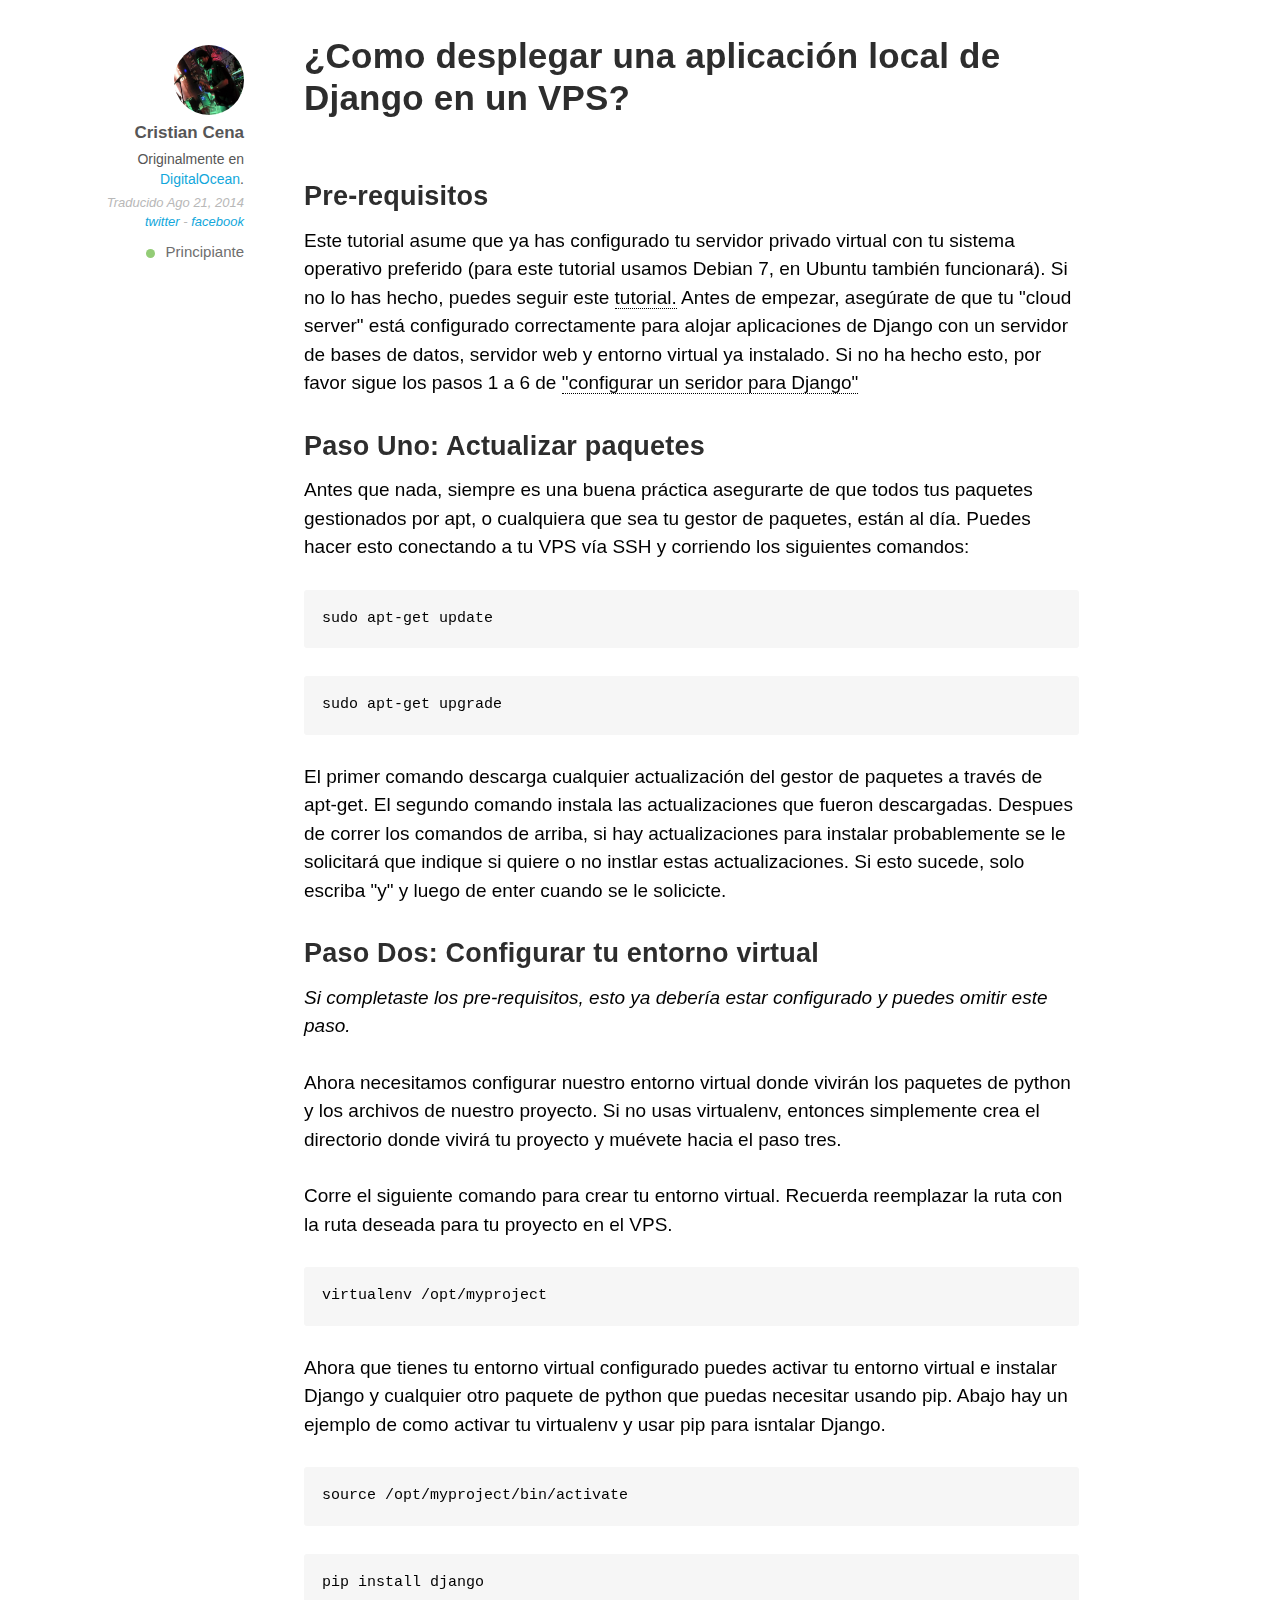
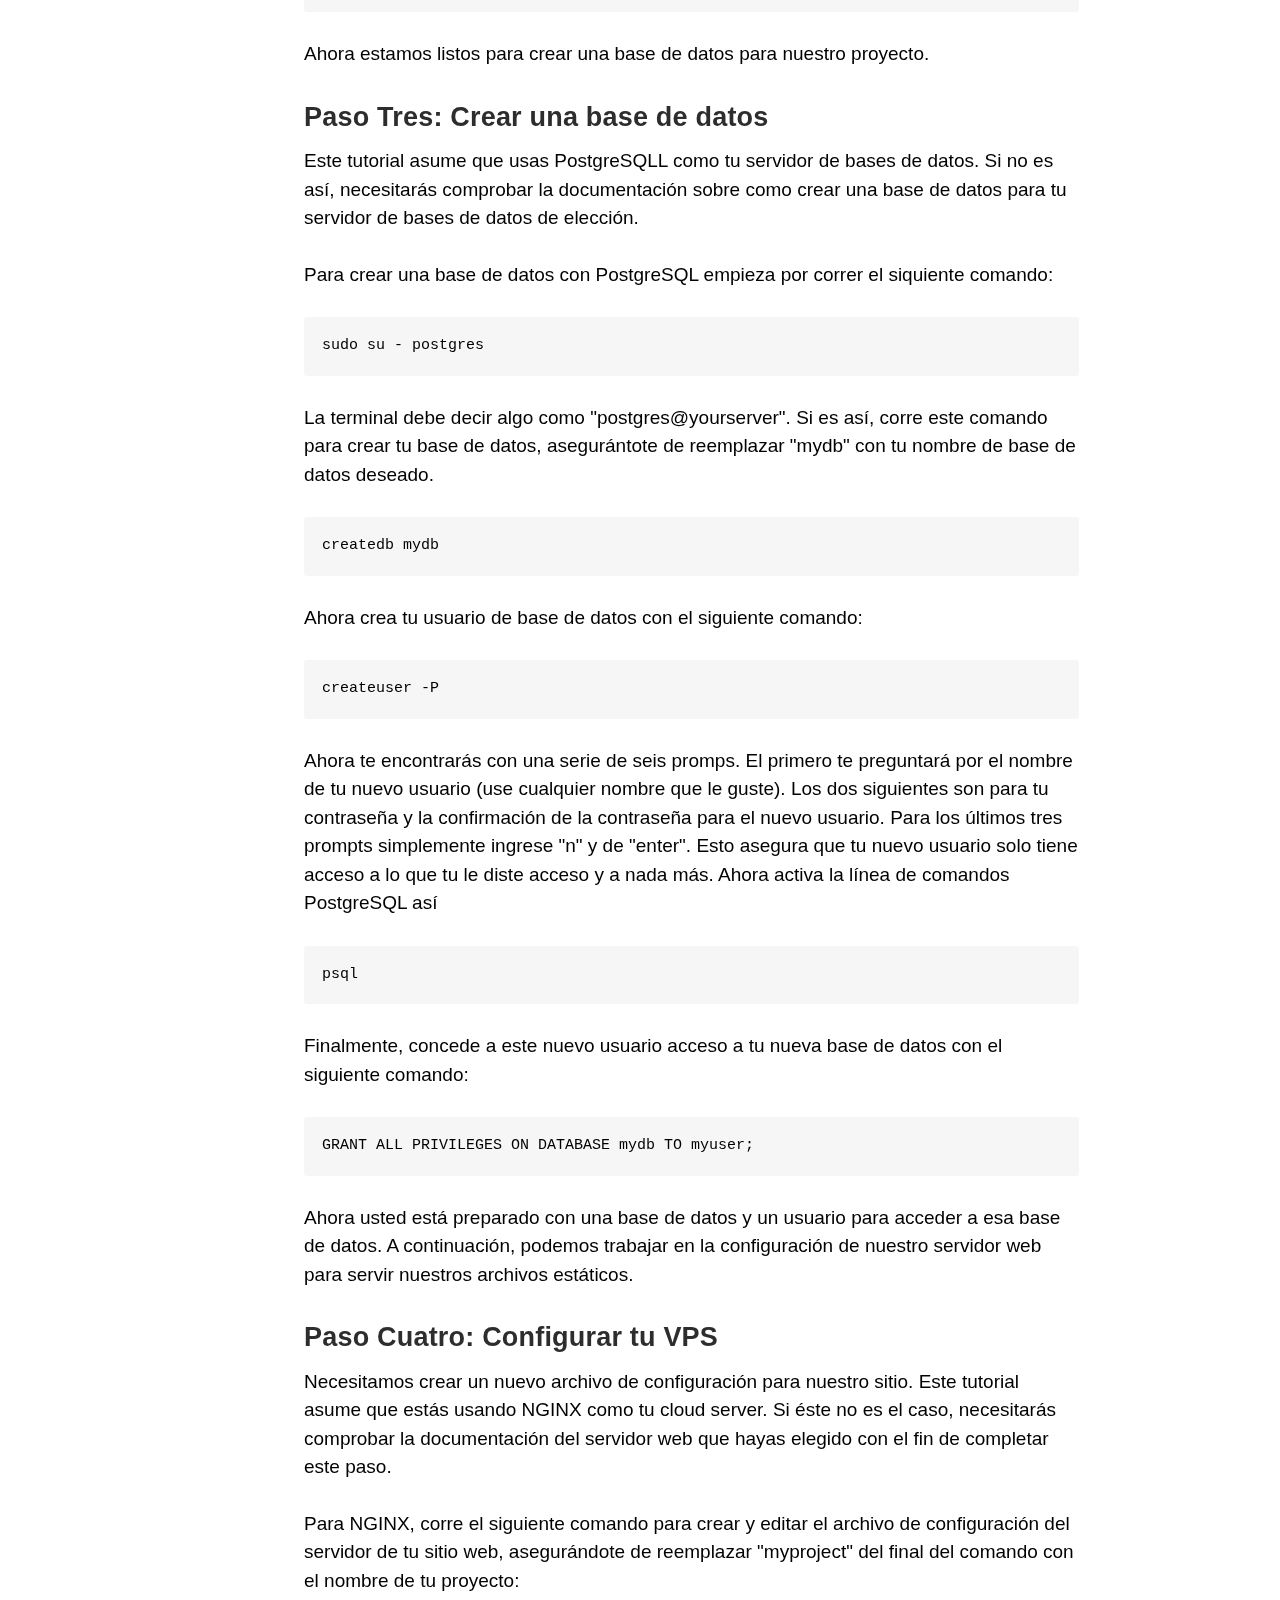
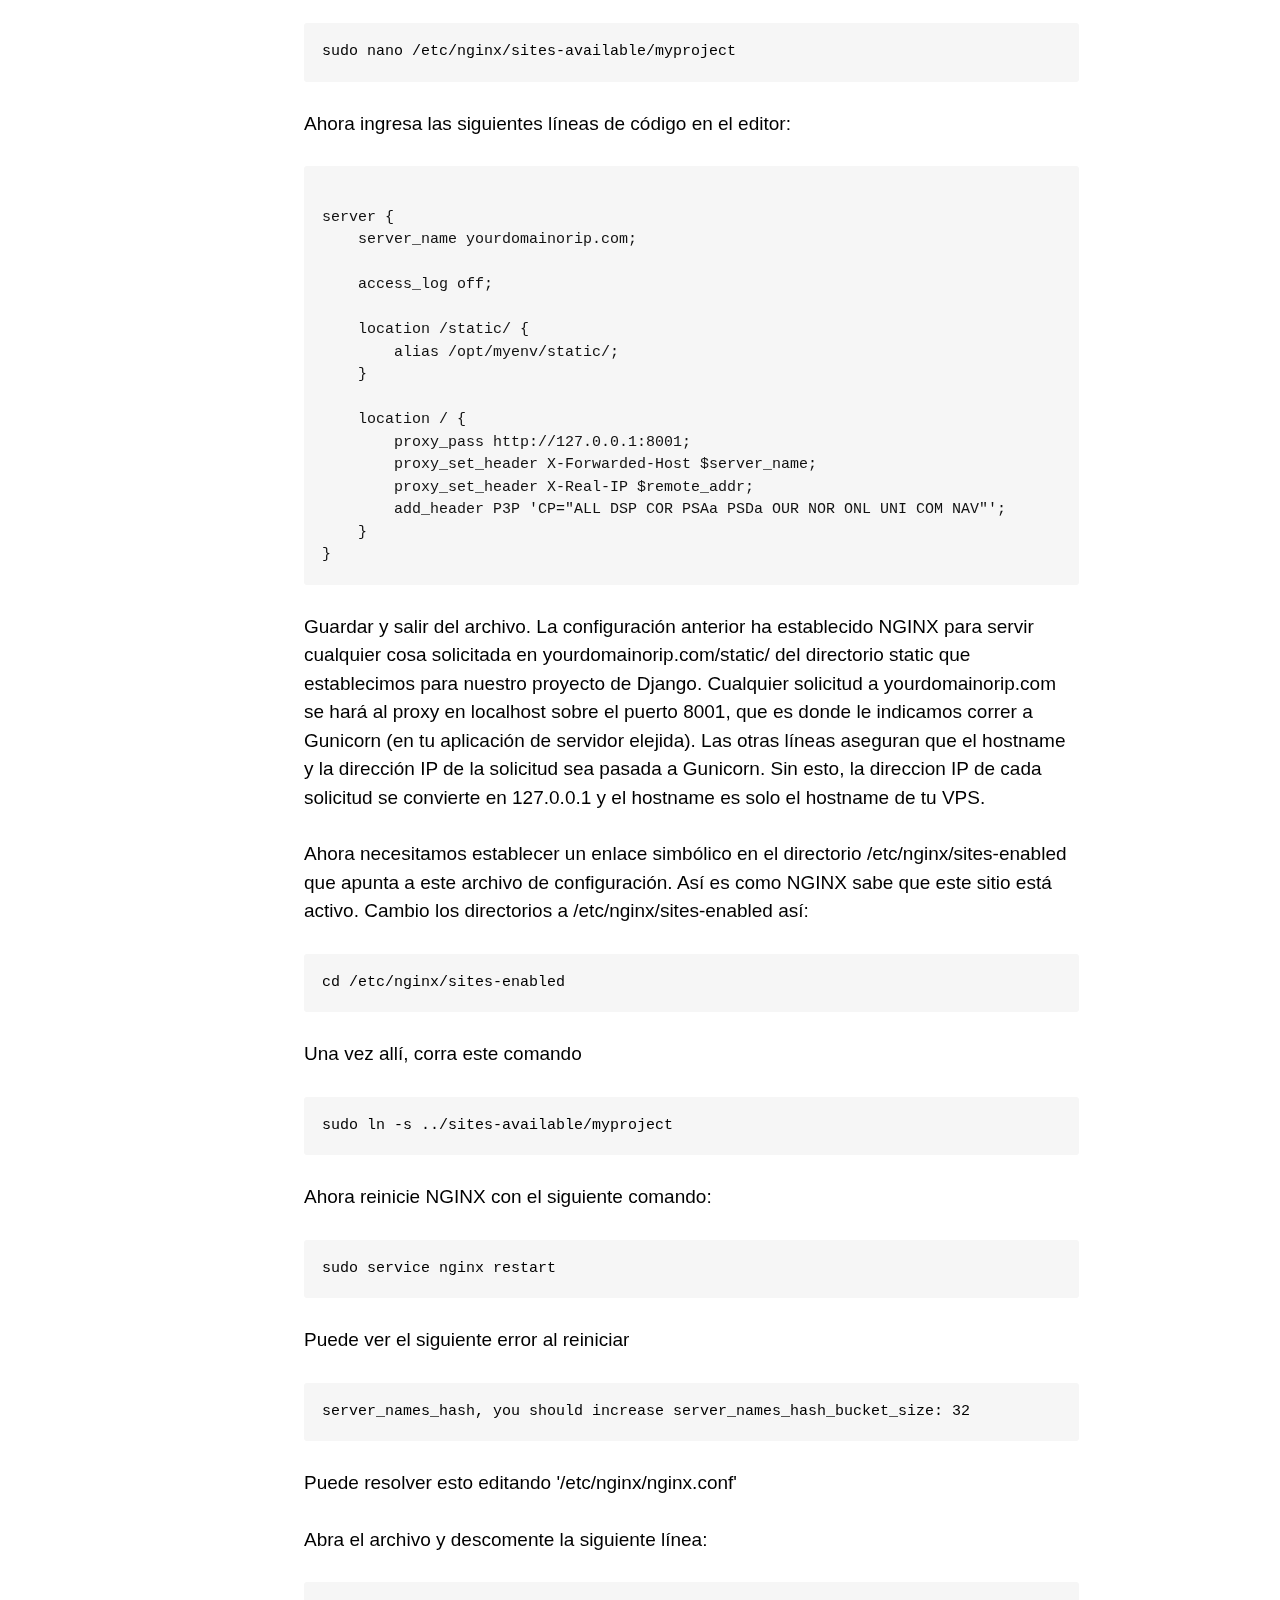
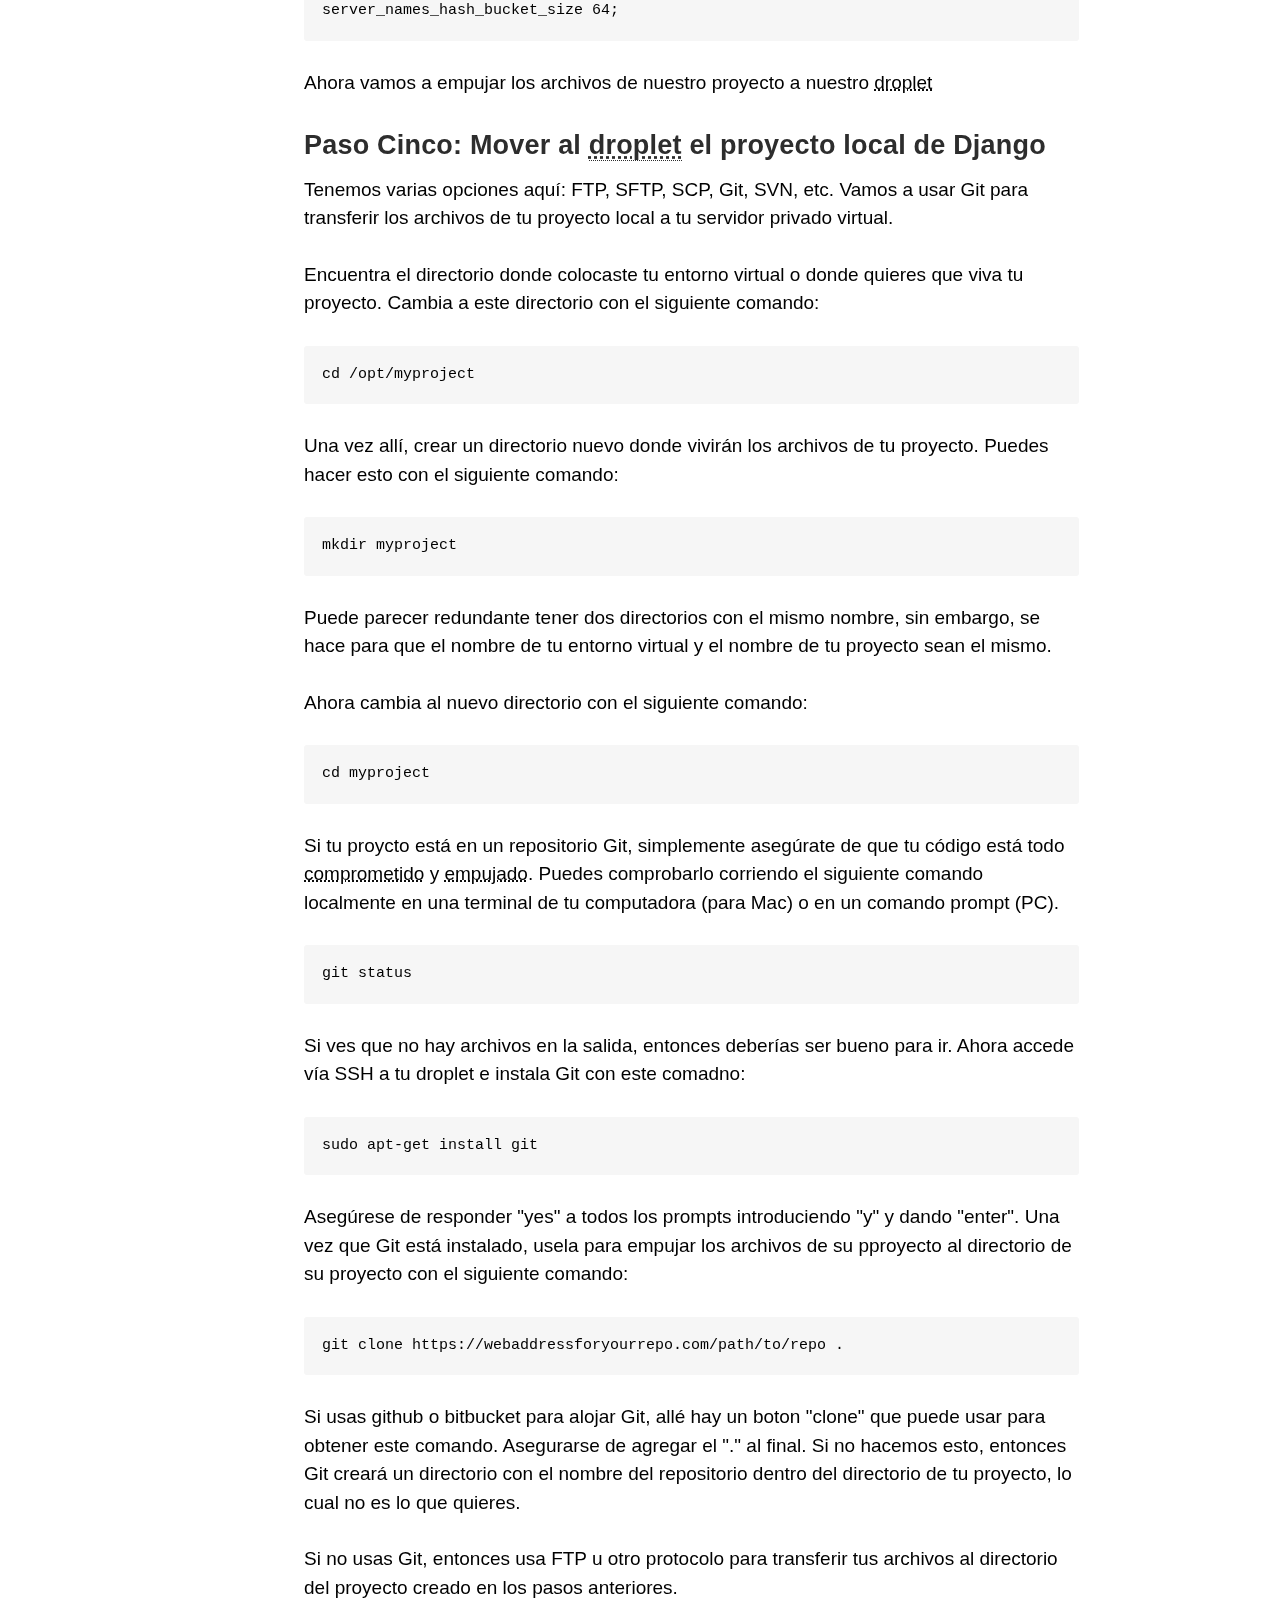
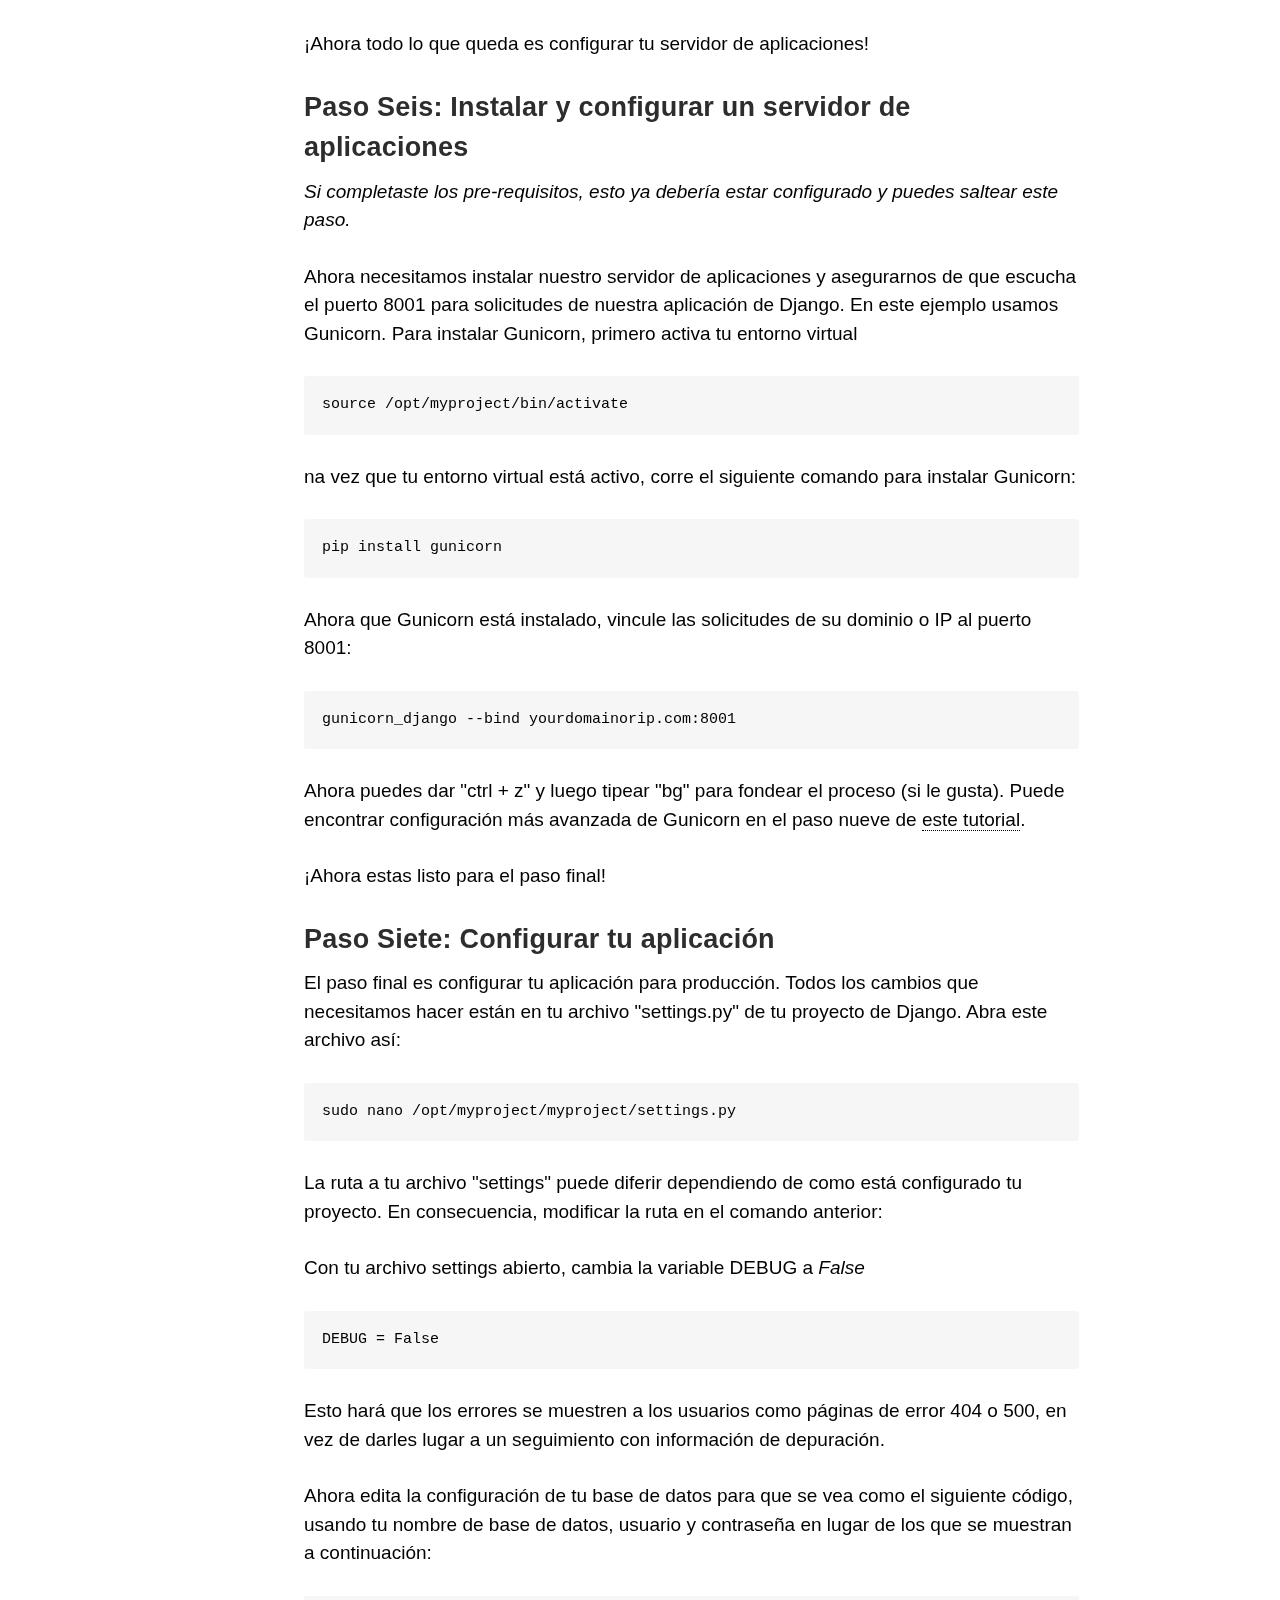
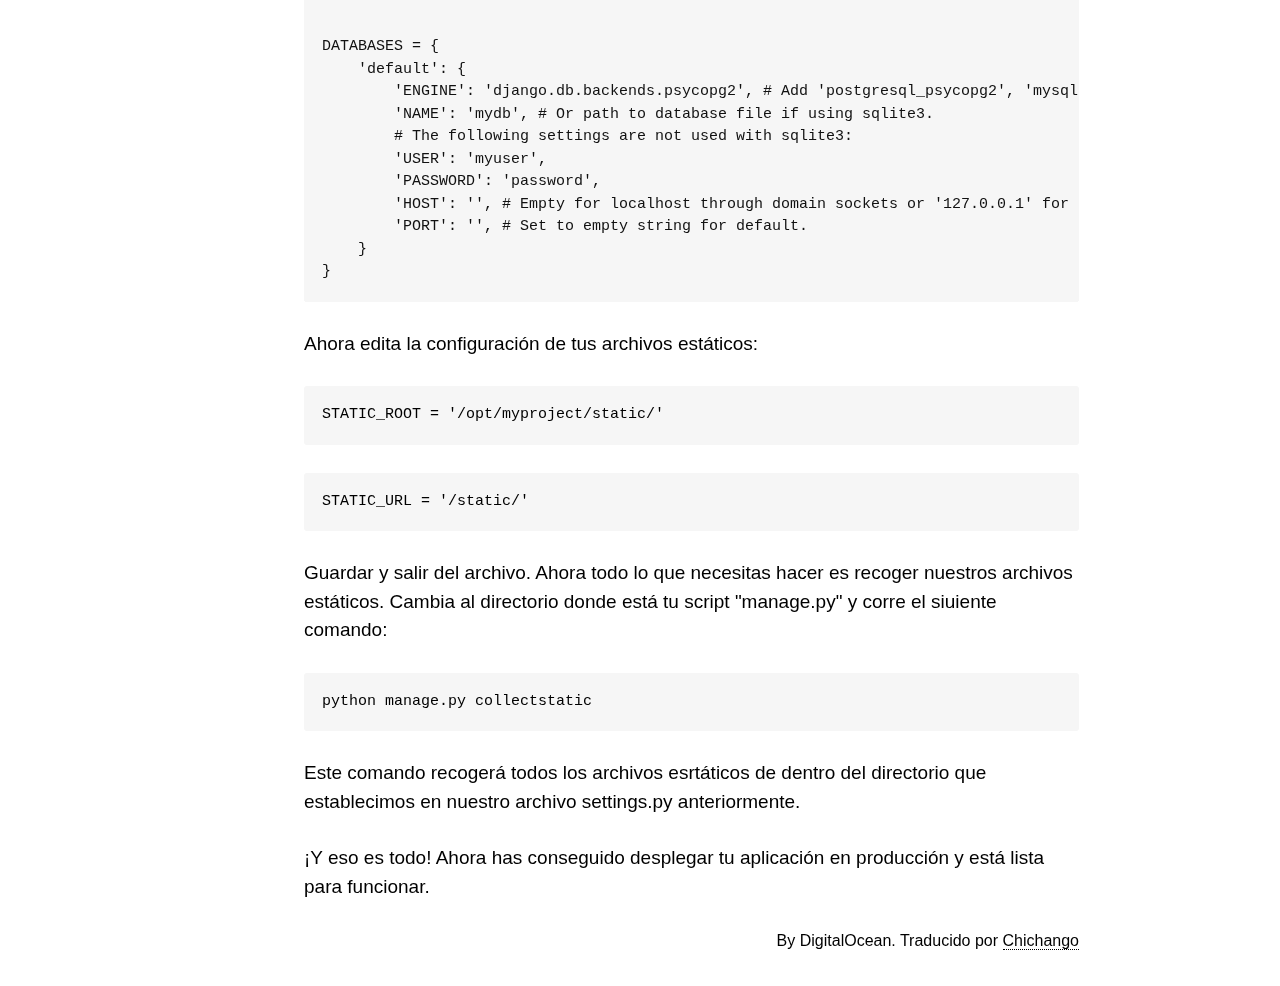
==== commit 714ec009: "2do" ====
--- a/como-desplegar-una-aplicacion-django-en-un-vps.html
+++ b/como-desplegar-una-aplicacion-django-en-un-vps.html
@@ -122,8 +122,6 @@
 							<p><pre>git status</pre></p>
 							<p>Si ves que no hay archivos en la salida, entonces deberías ser bueno para ir. Ahora accede vía SSH a tu droplet e instala Git con este comadno:</p>
 							<p><pre>sudo apt-get install git</pre></p>
-							<p></p>
-							<p><pre>git clone https://webaddressforyourrepo.com/path/to/repo .</pre></p>
 							<p>Asegúrese de responder "yes" a todos los prompts introduciendo "y" y dando "enter". Una vez que Git está instalado, usela para empujar los archivos de su pproyecto al directorio de su proyecto con el siguiente comando:</p>				
 							<p><pre>git clone https://webaddressforyourrepo.com/path/to/repo .</pre></p>
 							<p>Si usas github o bitbucket para alojar Git, allé hay un boton "clone" que puede usar para obtener este comando. Asegurarse de agregar el "." al final. Si no hacemos esto, entonces Git creará un directorio con el nombre del repositorio dentro del directorio de tu proyecto, lo cual no es lo que quieres.</p>
